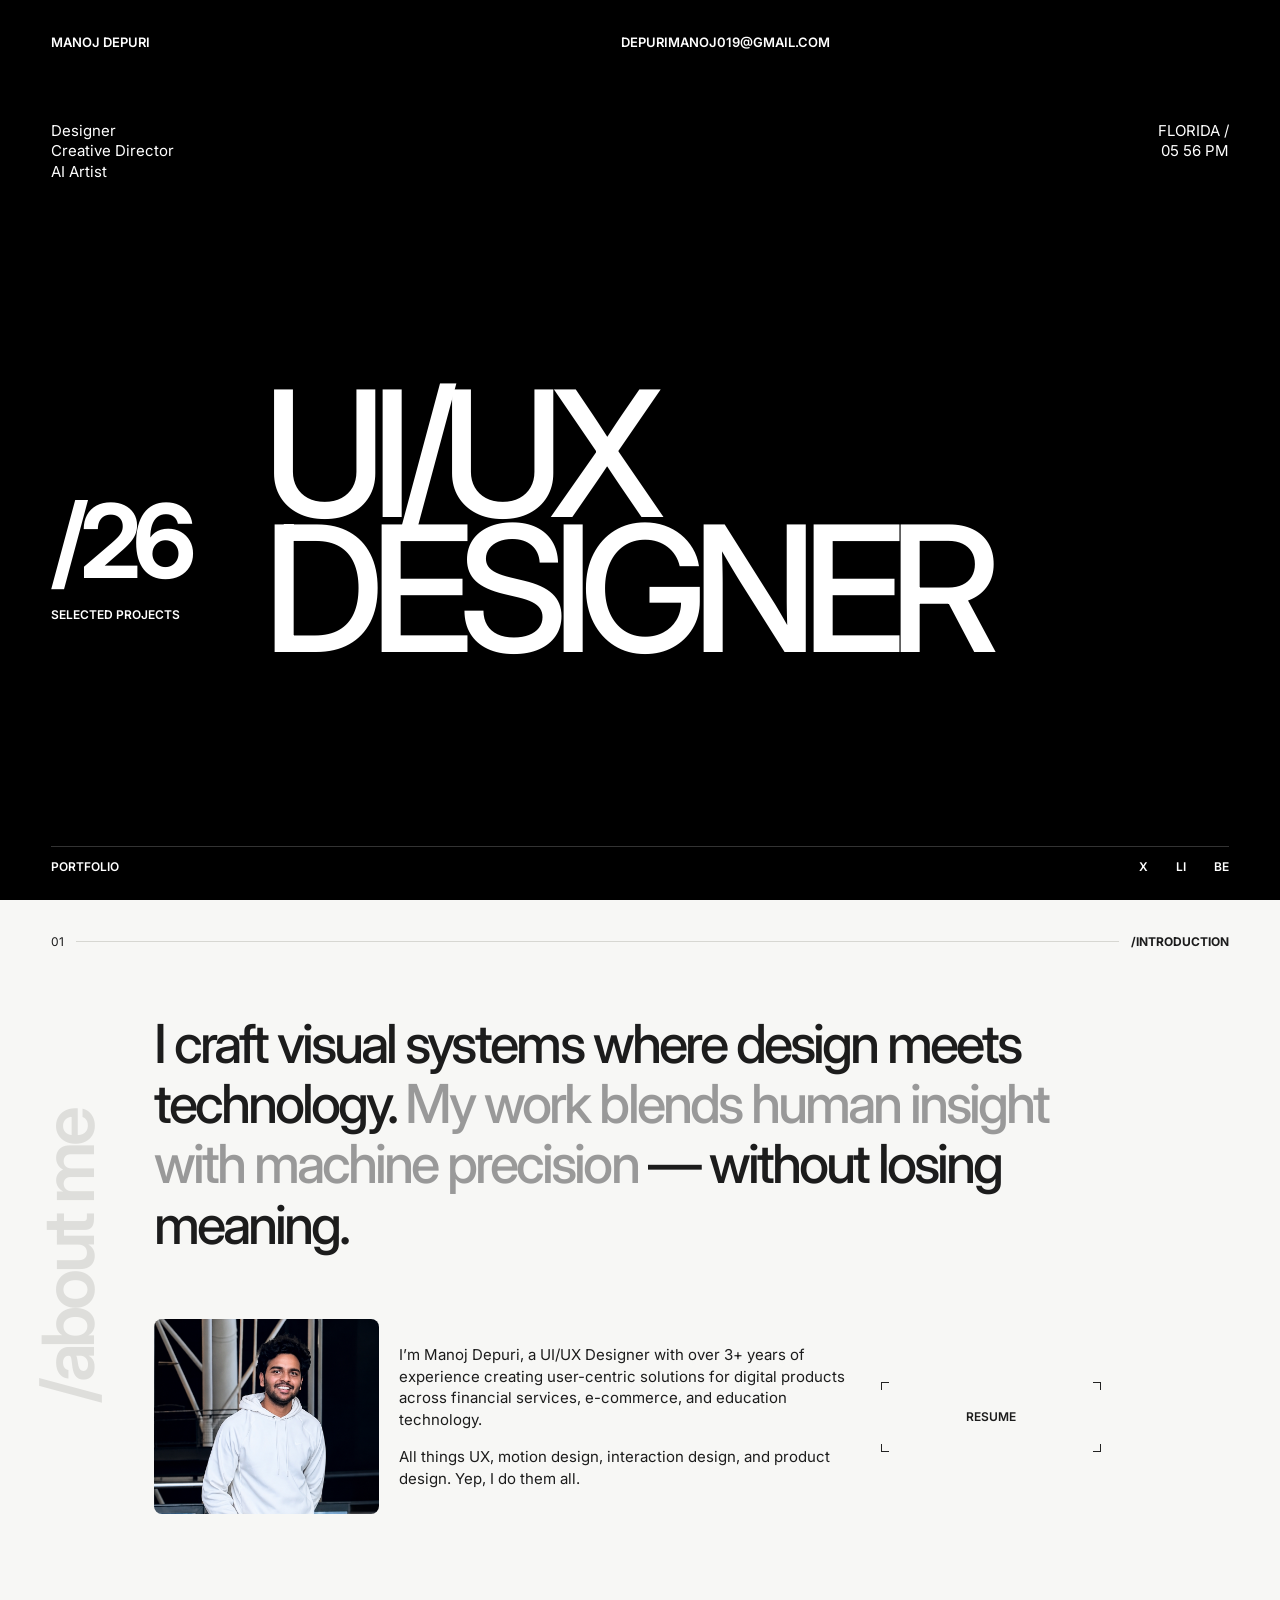
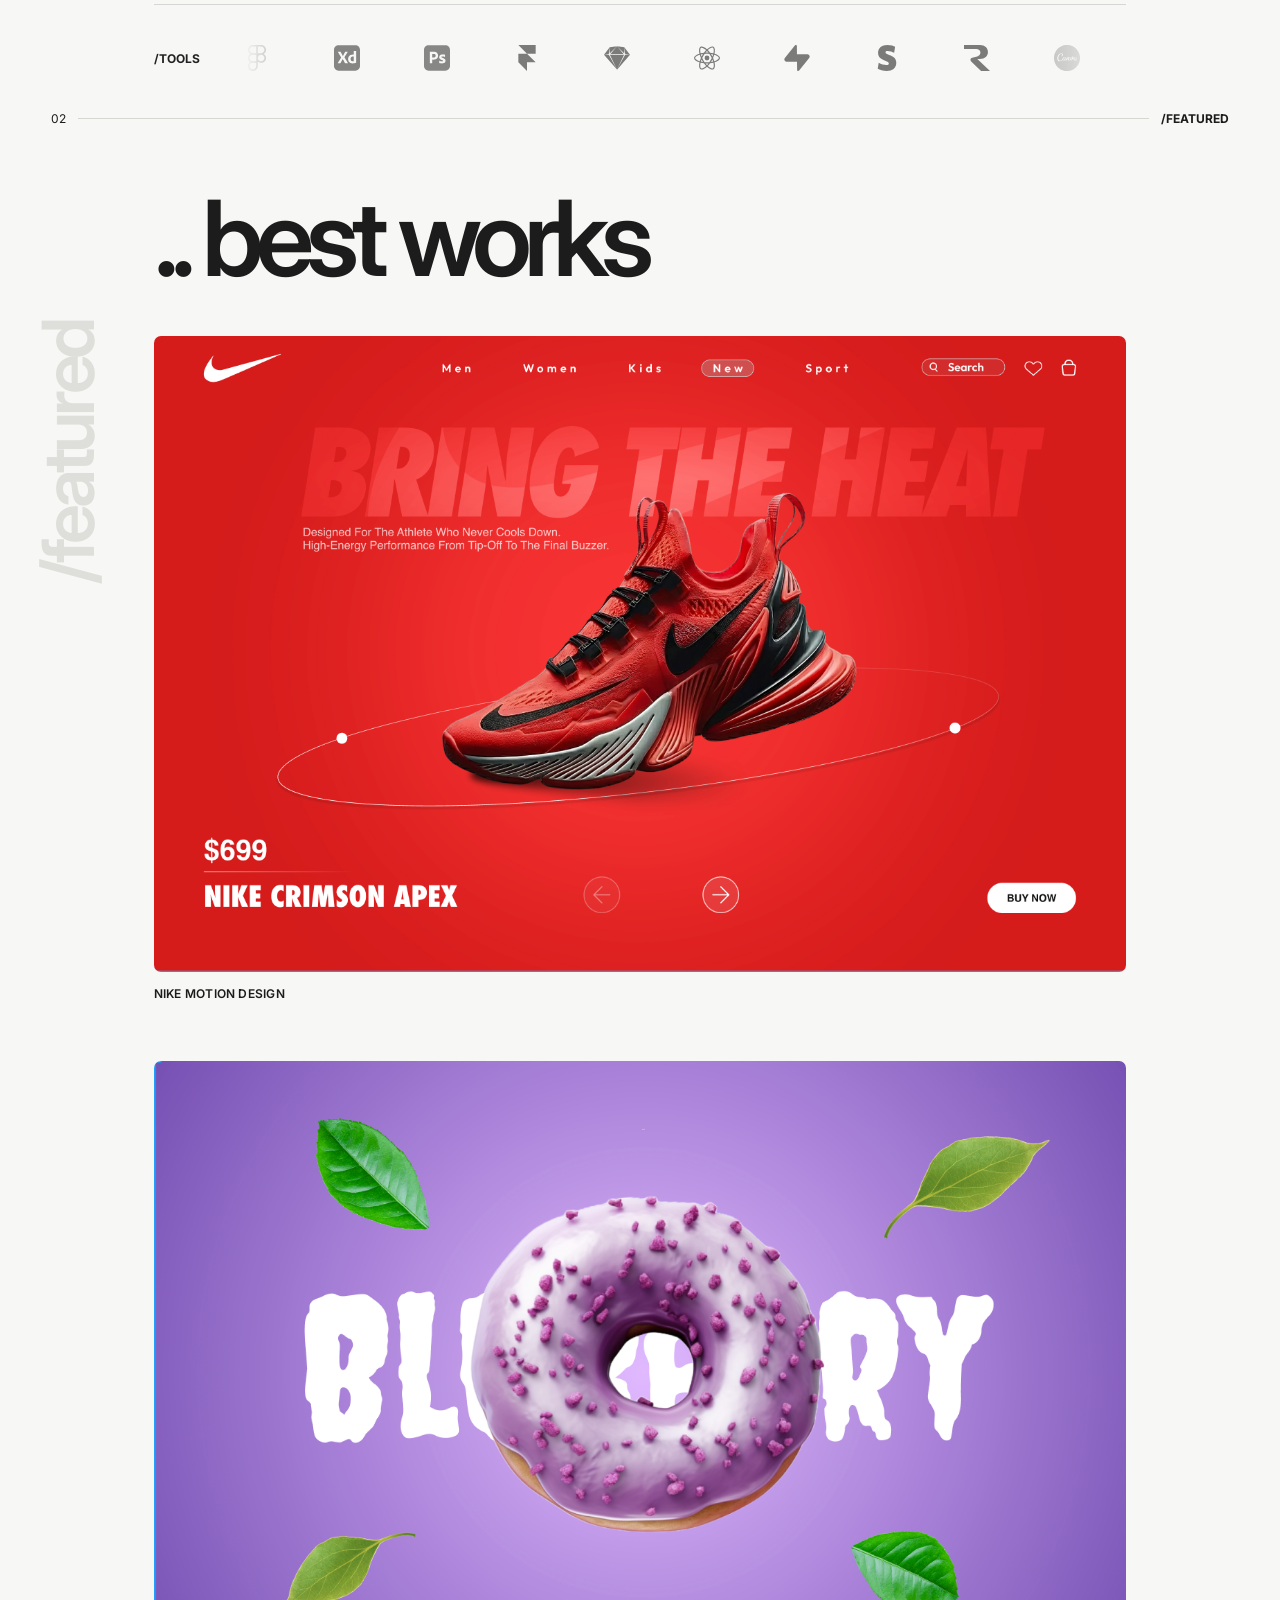
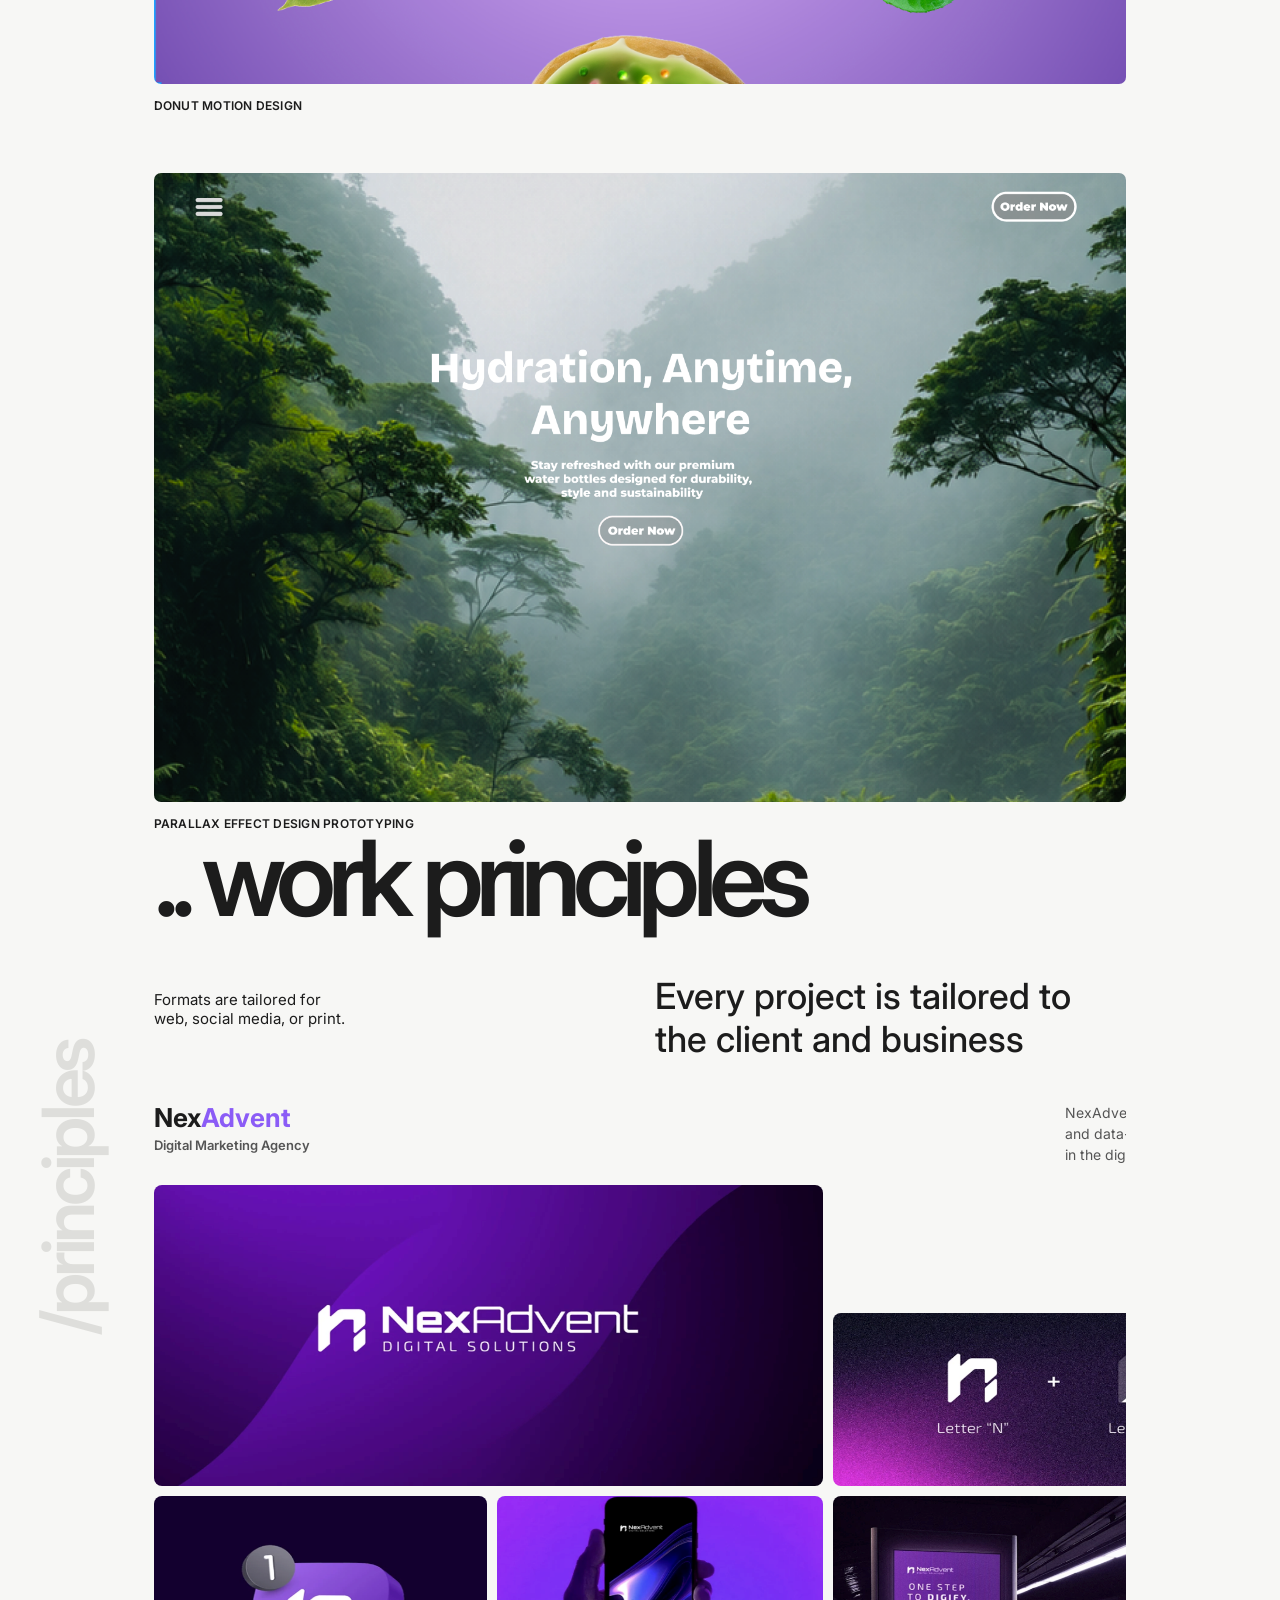
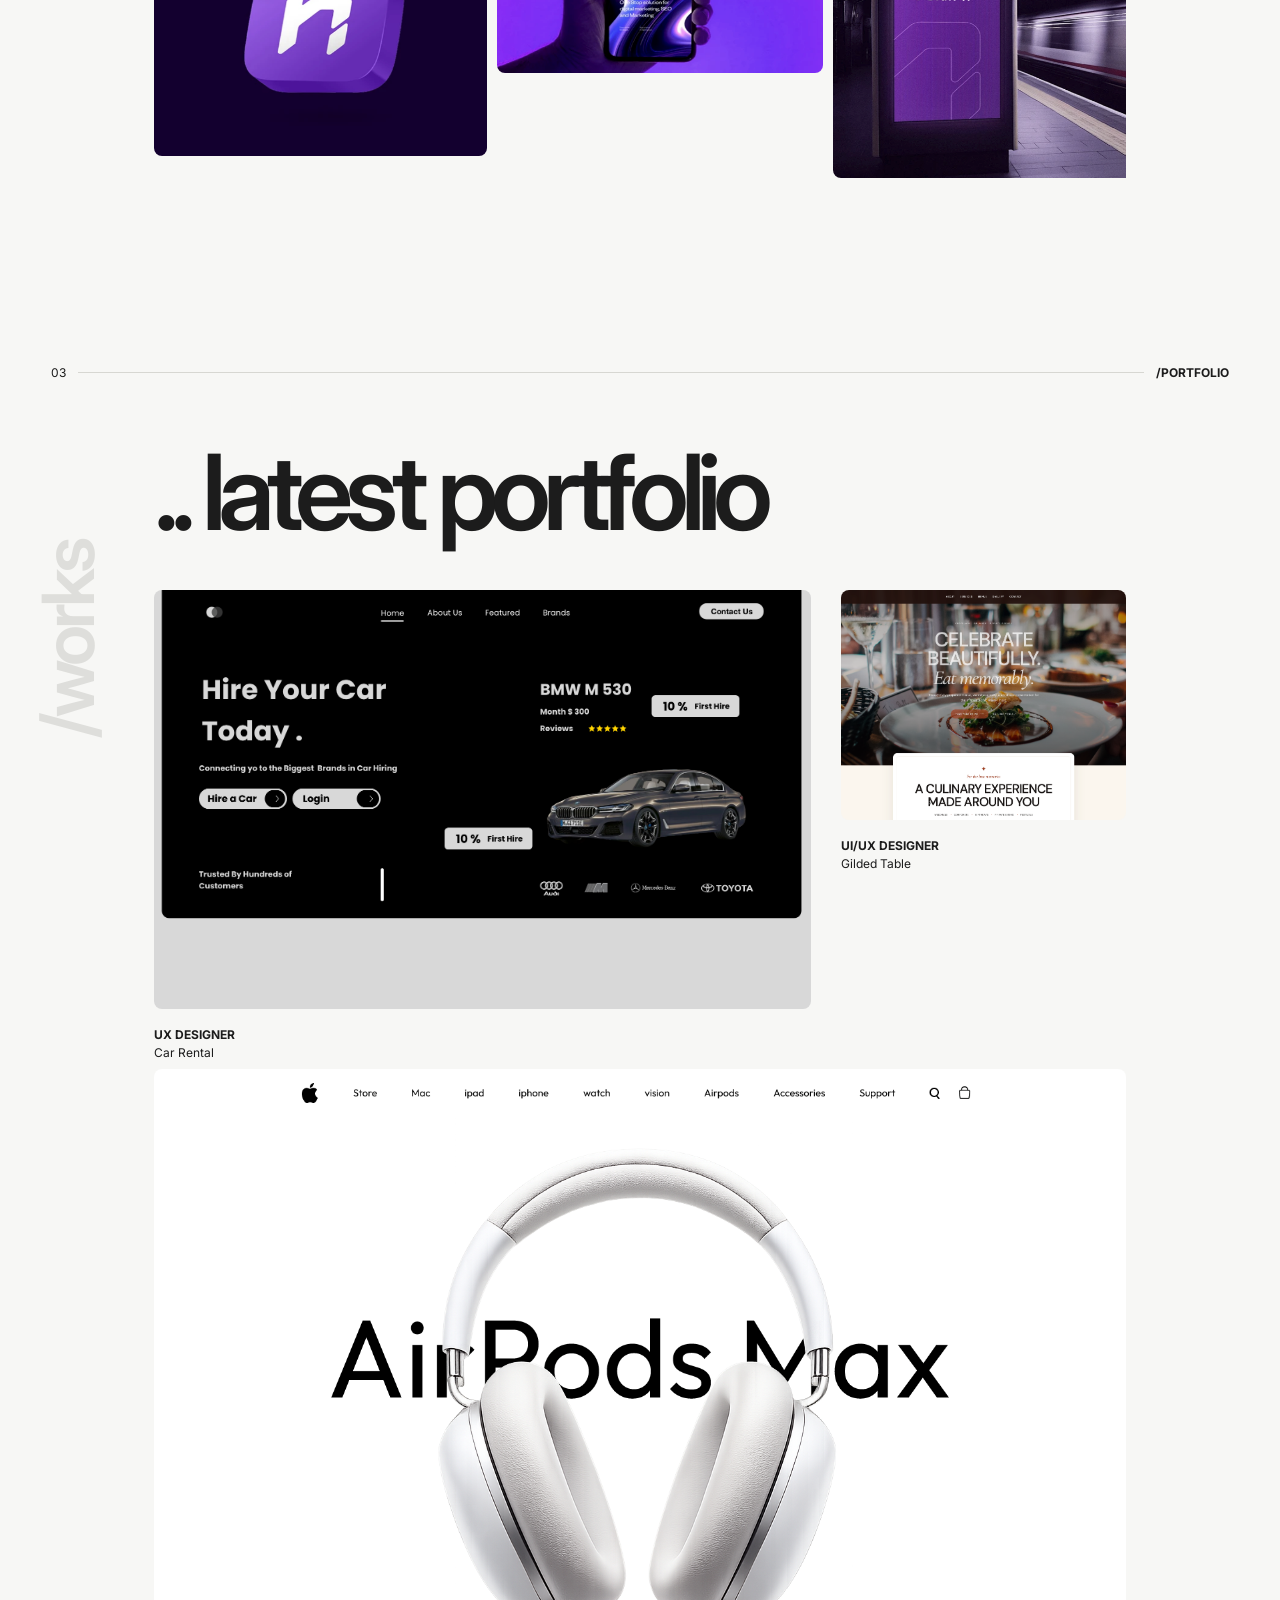
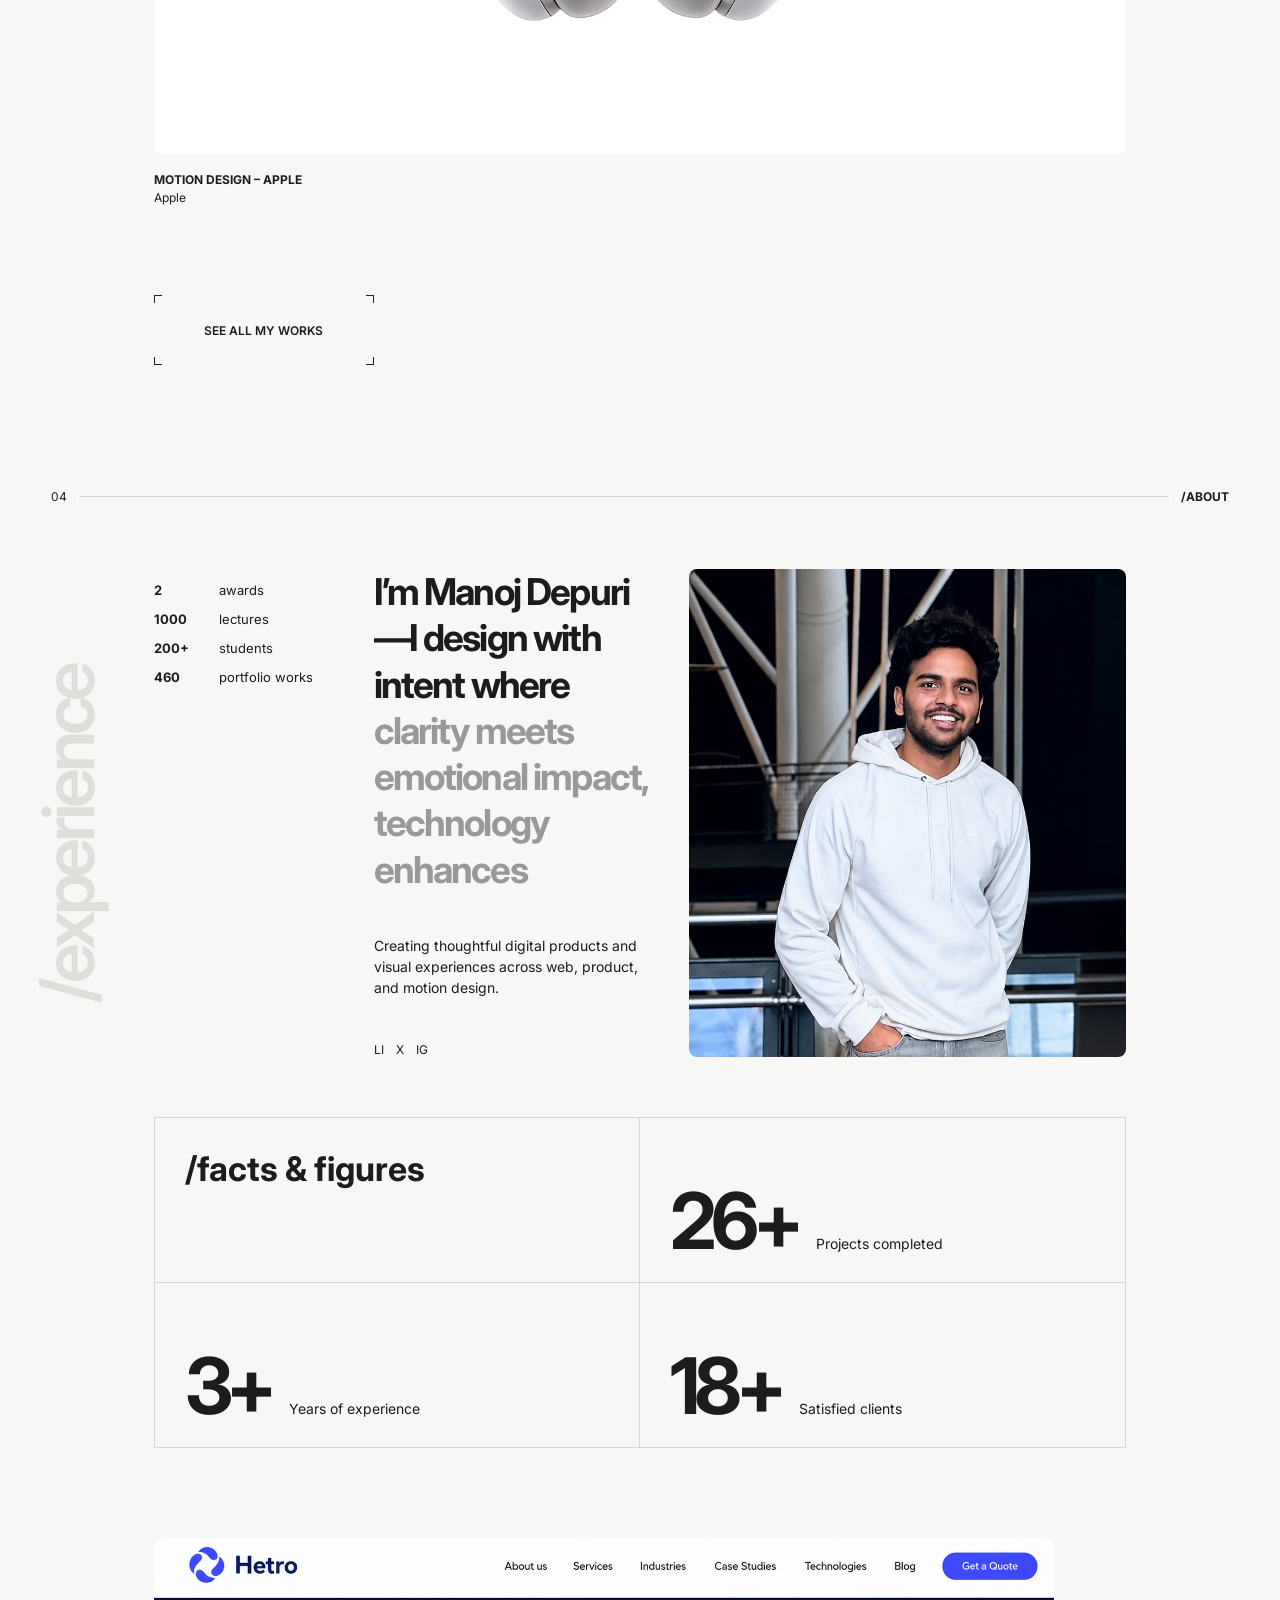
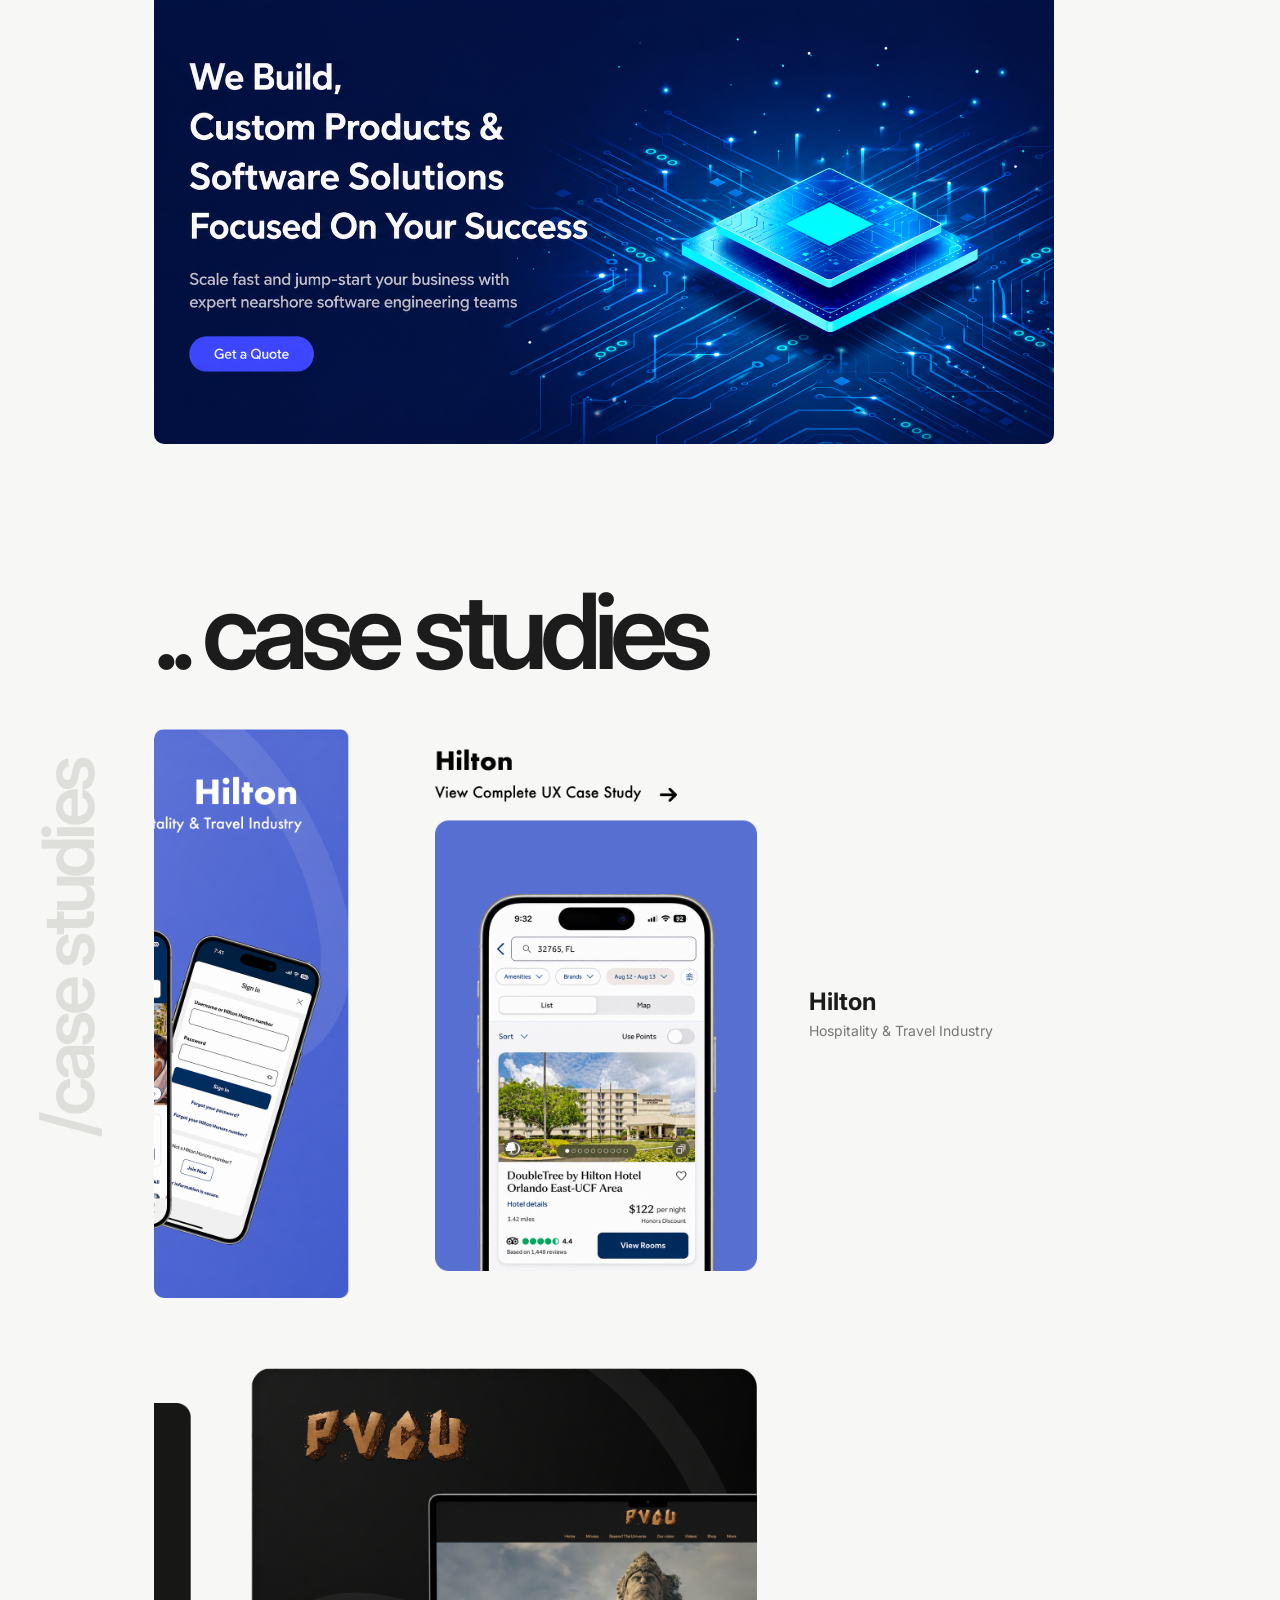
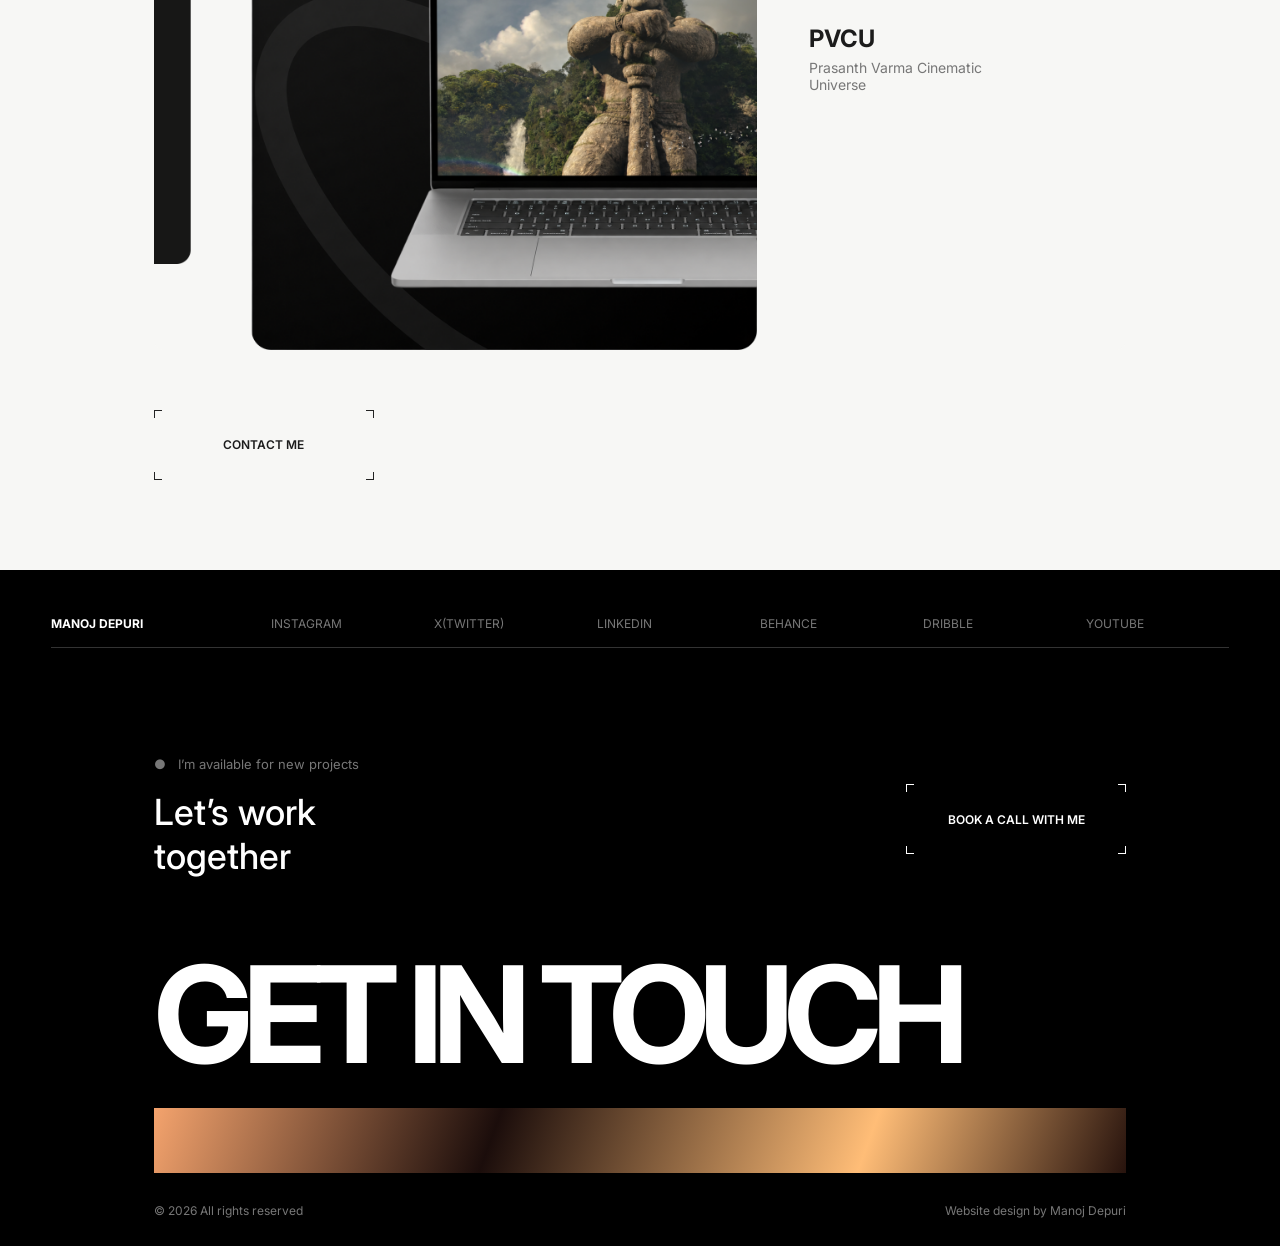
==== index.html @ aa352207 "add hero design images as png" ====
<!doctype html>
<html lang="en">
<head>
  <meta charset="utf-8">
  <meta name="viewport" content="width=device-width, initial-scale=1">
  <meta name="description" content="Manoj Depuri — UI/UX Designer, creative technologist and motion designer.">
  <title>Manoj Depuri — UI/UX Designer</title>
  <link rel="preconnect" href="https://fonts.googleapis.com">
  <link rel="preconnect" href="https://fonts.gstatic.com" crossorigin>
  <link href="https://fonts.googleapis.com/css2?family=Inter:wght@400;500;600;700;800&display=swap" rel="stylesheet">
  <link rel="stylesheet" href="style.css">
</head>
<body>
  <header class="hero" id="top">
    <nav class="hero-nav shell">
      <a href="#top" class="brand">MANOJ DEPURI</a>
      <a href="mailto:depurimanoj019@gmail.com">DEPURIMANOJ019@GMAIL.COM</a>
      <button class="menu-button" aria-label="Open menu"><span></span><span></span></button>
    </nav>

    <div class="hero-meta shell">
      <p>Designer<br>Creative Director<br>AI Artist</p>
      <p class="location">FLORIDA /<br><span id="clock">08 50 PM</span></p>
    </div>

    <div class="hero-title shell">
      <div class="edition"><strong>/26</strong><span>SELECTED PROJECTS</span></div>
      <h1>UI/UX<br>DESIGNER</h1>
    </div>

    <div class="hero-footer shell">
      <a href="#portfolio">PORTFOLIO</a>
      <div><a href="#">X</a><a href="#">LI</a><a href="#">BE</a></div>
    </div>
  </header>

  <main>
    <section class="section intro" id="introduction">
      <div class="section-rule shell"><span>01</span><i></i><b>/INTRODUCTION</b></div>
      <div class="side-label">/about me</div>
      <div class="content-shell intro-content">
        <h2>I craft visual systems where design meets technology. <em>My work blends human insight with machine precision</em> — without losing meaning.</h2>
        <div class="intro-info">
          <img src="assets/projects/portrait.jpg" alt="Manoj Depuri portrait">
          <div class="intro-copy">
            <p>I’m Manoj Depuri, a UI/UX Designer with over 3+ years of experience creating user-centric solutions for digital products across financial services, e-commerce, and education technology.</p>
            <p>All things UX, motion design, interaction design, and product design. Yep, I do them all.</p>
          </div>
          <a class="corner-button" href="assets/resume/Manoj_Depuri_Resume.pdf" target="_blank" rel="noopener">RESUME</a>
        </div>
        <div class="worked-with">
          <b>/TOOLS</b>
          <div class="logo-marquee">
            <div class="logo-track">
              <img src="assets/logos/figma.svg" alt="Figma">
              <img src="assets/logos/adobexd.svg" alt="Adobe XD">
              <img src="assets/logos/adobephotoshop.svg" alt="Photoshop">
              <img src="assets/logos/framer.svg" alt="Framer">
              <img src="assets/logos/sketch.svg" alt="Sketch">
              <img src="assets/logos/react.svg" alt="React">
              <img src="assets/logos/supabase.svg" alt="Supabase">
              <img src="assets/logos/stripe.svg" alt="Stripe">
              <img src="assets/logos/resend.svg" alt="Resend">
              <img src="assets/logos/canva.svg" alt="Canva">
              <img src="assets/logos/figma.svg" alt="Figma" aria-hidden="true">
              <img src="assets/logos/adobexd.svg" alt="Adobe XD" aria-hidden="true">
              <img src="assets/logos/adobephotoshop.svg" alt="Photoshop" aria-hidden="true">
              <img src="assets/logos/framer.svg" alt="Framer" aria-hidden="true">
              <img src="assets/logos/sketch.svg" alt="Sketch" aria-hidden="true">
              <img src="assets/logos/react.svg" alt="React" aria-hidden="true">
              <img src="assets/logos/supabase.svg" alt="Supabase" aria-hidden="true">
              <img src="assets/logos/stripe.svg" alt="Stripe" aria-hidden="true">
              <img src="assets/logos/resend.svg" alt="Resend" aria-hidden="true">
              <img src="assets/logos/canva.svg" alt="Canva" aria-hidden="true">
            </div>
          </div>
        </div>
      </div>
    </section>

    <section class="section featured">
      <div class="section-rule shell"><span>02</span><i></i><b>/FEATURED</b></div>
      <div class="side-label">/featured</div>
      <div class="content-shell">
        <h2 class="massive-title">.. best works</h2>
        <div class="featured-stack">
          <figure><a href="assets/videos/nike-red.mp4" target="_blank" rel="noopener"><img src="assets/projects/nike-red.jpg" alt="Nike motion design project"></a><figcaption>NIKE MOTION DESIGN</figcaption></figure>
          <figure><a href="assets/videos/donut.mp4" target="_blank" rel="noopener"><img src="assets/projects/donut.jpg" alt="Donut motion design project"></a><figcaption>DONUT MOTION DESIGN</figcaption></figure>
          <figure><a href="assets/videos/parallax.mp4" target="_blank" rel="noopener"><img src="assets/projects/parallax.jpg" alt="Parallax effect design prototype"></a><figcaption>PARALLAX EFFECT DESIGN PROTOTYPING</figcaption></figure>
        </div>
      </div>
    </section>

    <section class="section principles">
      <div class="side-label">/principles</div>
      <div class="content-shell">
        <h2 class="massive-title">.. work principles</h2>
        <div class="principle-intro"><p>Formats are tailored for<br>web, social media, or print.</p><h3>Every project is tailored to<br>the client and business</h3></div>
                <div class="case-scroll">
          <div class="case-item">
            <div class="case-header">
              <div class="case-title"><h3>Nex<em>Advent</em></h3><p>Digital Marketing Agency</p></div>
              <p class="case-desc">NexAdvent is a digital marketing agency that blends creativity and data-driven strategies to help brands grow and stay ahead in the digital space.</p>
            </div>
            <div class="case-board">
              <figure class="cb-logo"><img src="assets/case-study-1/case1-logo.jpg" alt="Case study 1 logo"></figure>
              <figure class="cb-icons"><img src="assets/case-study-1/case1-icons.jpg" alt="Case study 1 icon breakdown"></figure>
              <figure class="cb-phone"><img src="assets/case-study-1/case1-phone.jpg" alt="Case study 1 phone mockup"></figure>
              <figure class="cb-subway"><img src="assets/case-study-1/case1-subway.jpg" alt="Case study 1 environmental ad"></figure>
              <figure class="cb-badge"><img src="assets/case-study-1/case1-badge.jpg" alt="Case study 1 badge detail"></figure>
              <figure class="cb-swatch"><img src="assets/case-study-1/case1-swatch.jpg" alt="Case study 1 color palette"></figure>
            </div>
          </div>
          <div class="case-item">
            <div class="case-header">
              <div class="case-title"><h3><em class="accent-orange">Supreme</em> Chicken</h3><p>Food Chain Brand</p></div>
              <p class="case-desc">Supreme Chicken is quick service food brand serving fresh chicken sandwich, Healthy protein rich and flavourful, its designed for busy, health concious customers seeking a wholesome meal on the go.</p>
            </div>
            <div class="case-board case-board-2">
              <figure class="cb2-logo"><img src="assets/case-study-2/case2-logo.jpg" alt="Case study 2 logo"></figure>
              <div class="cb2-stack">
                <div class="cb2-row">
                  <figure class="cb2-icons"><img src="assets/case-study-2/case2-icons.jpg" alt="Case study 2 icon breakdown"></figure>
                  <figure class="cb2-side"><img src="assets/case-study-2/case2-side.jpg" alt="Case study 2 product photo"></figure>
                </div>
                <div class="cb2-row">
                  <figure class="cb2-apron"><img src="assets/case-study-2/case2-apron.jpg" alt="Case study 2 apron detail"></figure>
                  <figure class="cb2-wide"><img src="assets/case-study-2/case2-wide.jpg" alt="Case study 2 environment photo"></figure>
                </div>
              </div>
            </div>
          </div>
          <div class="case-item">
            <div class="case-header">
              <div class="case-title"><h3><em class="accent-yellow">Oil</em>slots</h3><p>Energy Resource Company</p></div>
              <p class="case-desc">Oilslots is an energy company specialising in innovative oil exploration and sustainable resource management.</p>
            </div>
            <div class="case-board case-board-3">
              <div class="cb3-top">
                <div class="cb3-col">
                  <figure class="cb3-icons"><img src="assets/case-study-3/case3-icons.jpg" alt="Case study 3 icon breakdown"></figure>
                  <figure class="cb3-equipment"><img src="assets/case-study-3/case3-equipment.jpg" alt="Case study 3 equipment photo"></figure>
                </div>
                <div class="cb3-col">
                  <figure class="cb3-pump"><img src="assets/case-study-3/case3-pump.jpg" alt="Case study 3 oil pump photo"></figure>
                  <figure class="cb3-hardhat"><img src="assets/case-study-3/case3-hardhat.jpg" alt="Case study 3 hardhat photo"></figure>
                </div>
                <figure class="cb3-wordmark"><img src="assets/case-study-3/case3-wordmark.jpg" alt="Case study 3 wordmark logo"></figure>
              </div>
              <figure class="cb3-browser"><img src="assets/case-study-3/case3-browser.jpg" alt="Case study 3 browser mockup and palette"></figure>
            </div>
          </div>
        </div>
      </div>
    </section>

    <section class="section portfolio" id="portfolio">
      <div class="section-rule shell"><span>03</span><i></i><b>/PORTFOLIO</b></div>
      <div class="side-label">/works</div>
      <div class="content-shell">
        <h2 class="massive-title">.. latest portfolio</h2>
        <div class="portfolio-layout">
          <article class="project project-main"><img src="assets/projects/bewaz.jpg" alt="Car Rental UX design"><h3>UX DESIGNER</h3><p>Car Rental</p></article>
          <article class="project project-small"><img src="assets/projects/gilded-table.jpg" alt="Gilded Table website"><h3>UI/UX DESIGNER</h3><p>Gilded Table</p></article>
          <article class="project project-wide"><a href="assets/videos/apple.mp4" target="_blank" rel="noopener"><img src="assets/projects/apple.jpg" alt="Apple AirPods Max motion design"></a><h3>MOTION DESIGN – APPLE</h3><p>Apple</p></article>
        </div>
        <a class="corner-button all-work" href="#">SEE ALL MY WORKS</a>
      </div>
    </section>

    <section class="section about">
      <div class="section-rule shell"><span>04</span><i></i><b>/ABOUT</b></div>
      <div class="side-label">/experience</div>
      <div class="content-shell">
        <div class="about-top">
          <div class="mini-stats"><p><b>2</b> awards</p><p><b>1000</b> lectures</p><p><b>200+</b> students</p><p><b>460</b> portfolio works</p></div>
          <div class="about-copy"><h2>I’m Manoj Depuri—I design with intent where <em>clarity meets emotional impact, technology enhances</em></h2><p>Creating thoughtful digital products and visual experiences across web, product, and motion design.</p><div class="social-mini">LI &nbsp;&nbsp; X &nbsp;&nbsp; IG</div></div>
          <img src="assets/projects/about-portrait.jpg" alt="Manoj Depuri">
        </div>
        <div class="facts">
          <h2>/facts & figures</h2>
          <div><strong data-count="26">0</strong><span>Projects completed</span></div>
          <div><strong data-count="3">0</strong><span>Years of experience</span></div>
          <div><strong data-count="18">0</strong><span>Satisfied clients</span></div>
        </div>
        <div class="hero-scroll">
          <div class="hero-item"><img src="assets/projects/hero-design-1.png" alt="Hero design 1"></div>
          <div class="hero-item"><img src="assets/projects/hero-design-2.png" alt="Hero design 2"></div>
          <div class="hero-item"><img src="assets/projects/hero-design-3.png" alt="Hero design 3"></div>
          <div class="hero-item"><img src="assets/projects/hero-design-4.png" alt="Hero design 4"></div>
          <div class="hero-item"><img src="assets/projects/hero-design-5.png" alt="Hero design 5"></div>
          <div class="hero-item"><img src="assets/projects/hero-design-6.png" alt="Hero design 6"></div>
          <div class="hero-item"><img src="assets/projects/hero-design-7.png" alt="Hero design 7"></div>
          <div class="hero-item"><img src="assets/projects/hero-design-8.png" alt="Hero design 8"></div>
          <div class="hero-item"><img src="assets/projects/hero-design-9.png" alt="Hero design 9"></div>
          <div class="hero-item"><img src="assets/projects/hero-design-10.png" alt="Hero design 10"></div>
        </div>
      </div>
    </section>

    <section class="section case-studies-summary" id="case-studies">
      <div class="side-label">/case studies</div>
      <div class="content-shell">
        <h2 class="massive-title">.. case studies</h2>
        <div class="cs-list">
          <a class="cs-row" href="https://astounding-marigold-ffd007.netlify.app" target="_blank" rel="noopener">
            <img src="assets/projects/case-study-a.jpg" alt="Hilton case study">
            <div class="cs-row-text">
              <h3>Hilton</h3>
              <p>Hospitality &amp; Travel Industry</p>
            </div>
          </a>
          <a class="cs-row cs-row-b" href="pvcu-case-study/index.html" target="_blank" rel="noopener">
            <img src="assets/projects/case-study-b.jpg" alt="PVCU case study">
            <div class="cs-row-text">
              <h3>PVCU</h3>
              <p>Prasanth Varma Cinematic Universe</p>
            </div>
          </a>
        </div>
        <a class="corner-button" href="mailto:depurimanoj019@gmail.com">CONTACT ME</a>
      </div>
    </section>
  </main>

  <footer class="footer">
    <div class="footer-links shell"><b>MANOJ DEPURI</b><a href="#">INSTAGRAM</a><a href="#">X(TWITTER)</a><a href="#">LINKEDIN</a><a href="#">BEHANCE</a><a href="#">DRIBBLE</a><a href="#">YOUTUBE</a></div>
    <div class="footer-inner content-shell">
      <div class="footer-top"><div><p>● &nbsp; I’m available for new projects</p><h2>Let’s work<br>together</h2></div><a class="corner-button inverse" href="mailto:depurimanoj019@gmail.com">BOOK A CALL WITH ME</a></div>
      <h3>GET IN TOUCH</h3>
      <div class="footer-image"></div>
      <div class="footer-bottom"><span>© 2026 All rights reserved</span><span>Website design by Manoj Depuri</span></div>
    </div>
  </footer>
  <script src="script.js"></script>
</body>
</html>
---- style.css ----
:root{--black:#050505;--white:#f7f7f5;--text:#1c1c1c;--muted:#a2a2a2;--line:#d7d7d2;--shell:92%;--content:76%}
*{box-sizing:border-box}html{scroll-behavior:smooth}body{margin:0;background:var(--white);color:var(--text);font-family:Inter,Arial,sans-serif}a{color:inherit;text-decoration:none}img{display:block;width:100%;height:100%;object-fit:cover}.shell{width:var(--shell);margin:auto;max-width:1760px}.content-shell{width:var(--content);margin:auto;max-width:1440px}.hero{height:100svh;min-height:680px;background:#000;color:#fff;display:grid;grid-template-rows:auto auto 1fr auto;padding:28px 0 26px}.hero-nav{display:grid;grid-template-columns:1fr 1fr auto;align-items:center;font-size:13px;font-weight:600}.menu-button{width:38px;height:28px;border:0;background:none;padding:0;display:flex;flex-direction:column;justify-content:center;gap:8px}.menu-button span{display:block;height:1px;background:#fff}.hero-meta{display:flex;justify-content:space-between;padding-top:50px;font-size:15px;line-height:1.35}.location{text-align:right}.hero-title{display:grid;grid-template-columns:18% 1fr;align-items:end}.edition{padding-bottom:33px}.edition strong{font-size:clamp(60px,8vw,120px);display:block;letter-spacing:-.08em}.edition span{font-size:12px;font-weight:600}.hero h1{font-size:clamp(92px,13.7vw,220px);line-height:.77;letter-spacing:-.087em;margin:0;font-weight:500}.hero-footer{display:flex;justify-content:space-between;border-top:1px solid #333;padding-top:12px;font-size:12px;font-weight:600}.hero-footer div{display:flex;gap:28px}.section{position:relative;padding:34px 0 90px;background:var(--white)}.intro{padding-bottom:0}.section-rule{display:flex;align-items:center;gap:12px;font-size:12px;margin-bottom:65px}.section-rule i{height:1px;flex:1;background:var(--line)}.section-rule b{font-size:12px}.side-label{position:absolute;left:2.5%;top:210px;color:#dededb;font-size:72px;font-weight:600;line-height:1;writing-mode:vertical-rl;transform:rotate(180deg);letter-spacing:-.06em}.intro-content h2{font-size:clamp(36px,4.2vw,64px);line-height:1.12;letter-spacing:-.055em;margin:0 0 64px;font-weight:500}.intro-content h2 em,.about-copy h2 em{font-style:normal;color:#999}.intro-info{display:grid;grid-template-columns:225px 1fr 245px;gap:20px;align-items:center}.intro-info img{aspect-ratio:1.15;border-radius:8px;object-position:top}.intro-copy{font-size:15px;line-height:1.45}.corner-button{position:relative;display:grid;place-items:center;width:220px;height:70px;font-size:12px;font-weight:600}.corner-button:before{content:"";position:absolute;inset:0;background:linear-gradient(#222,#222) left top/8px 1px no-repeat,linear-gradient(#222,#222) left top/1px 8px no-repeat,linear-gradient(#222,#222) right top/8px 1px no-repeat,linear-gradient(#222,#222) right top/1px 8px no-repeat,linear-gradient(#222,#222) left bottom/8px 1px no-repeat,linear-gradient(#222,#222) left bottom/1px 8px no-repeat,linear-gradient(#222,#222) right bottom/8px 1px no-repeat,linear-gradient(#222,#222) right bottom/1px 8px no-repeat}.worked-with{border-top:1px solid var(--line);margin-top:90px;padding:40px 0;display:flex;align-items:center;gap:44px;color:#999;overflow:hidden}.worked-with b{color:#222;font-size:12px;white-space:nowrap;flex-shrink:0}.logo-marquee{flex:1;overflow:hidden;-webkit-mask-image:linear-gradient(90deg,transparent,#000 8%,#000 92%,transparent);mask-image:linear-gradient(90deg,transparent,#000 8%,#000 92%,transparent)}.logo-track{display:flex;align-items:center;gap:64px;width:max-content;animation:scroll-logos 24s linear infinite}.logo-track img{height:26px;width:auto;object-fit:contain;filter:grayscale(1);opacity:.5;transition:opacity .3s,filter .3s}.logo-track img:hover{filter:none;opacity:1}@keyframes scroll-logos{from{transform:translateX(0)}to{transform:translateX(-50%)}}.featured{padding-bottom:0;padding-top:0}.massive-title{font-size:clamp(72px,8.2vw,132px);line-height:.9;letter-spacing:-.075em;margin:0 0 50px;font-weight:600}.featured-stack{display:flex;flex-direction:column;gap:60px}.featured-stack figure{margin:0;background:var(--white)}.featured-stack figure figcaption{font-size:12px;font-weight:600;margin-top:14px;letter-spacing:.02em}.featured-stack figure a{display:block;cursor:pointer;border-radius:7px;overflow:hidden}.featured-stack figure img{transition:transform .4s ease;object-fit:contain;height:auto}.featured-stack figure a:hover img{transform:scale(1.04)}.featured-stack figure img{aspect-ratio:auto}.project-caption{font-size:12px;font-weight:600;margin:18px 0 80px}.principles{padding-top:0}.principle-intro{display:grid;grid-template-columns:1fr 1fr;gap:30px;margin-bottom:42px}.principle-intro p{font-size:15px}.principle-intro h3{font-size:36px;line-height:1.18;margin:0;font-weight:500}.case-scroll{display:flex;gap:28px;overflow-x:auto;scroll-snap-type:x mandatory;padding-bottom:16px;scrollbar-width:thin;max-width:min(1374px,92vw)}.case-scroll::-webkit-scrollbar{height:6px}.case-scroll::-webkit-scrollbar-thumb{background:var(--line);border-radius:10px}.case-item{flex:0 0 auto;scroll-snap-align:start}.case-header{display:flex;justify-content:space-between;align-items:flex-start;gap:40px;margin-bottom:20px;flex-wrap:wrap}.case-title h3{font-size:26px;font-weight:700;margin:0 0 4px}.case-title h3 em{font-style:normal;color:#8b5cf6}.case-title h3 em.accent-orange{color:#e2571c}.case-title h3 em.accent-yellow{color:#ffe800}.case-board.case-board-3{display:flex;flex-direction:column;gap:10px}.cb3-top{display:flex;gap:10px}.cb3-col{display:flex;flex-direction:column;gap:10px}.case-board-3 .cb3-icons{width:336px;height:125px;background:#ffe800}.case-board-3 .cb3-equipment{width:336px;height:261px}.case-board-3 .cb3-pump{width:335px;height:193px}.case-board-3 .cb3-hardhat{width:334px;height:189px}.case-board-3 .cb3-wordmark{width:686px;height:394px;background:#000}.case-board-3 .cb3-browser{width:1373px;height:202px}.case-title p{font-size:13px;font-weight:600;margin:0;color:#555}.case-desc{font-size:14px;line-height:1.5;color:#555;max-width:420px;margin:0}.case-board{display:grid;grid-template-columns:repeat(4,1fr);grid-template-rows:auto auto;gap:10px;align-items:start}.case-board.case-board-2{display:flex;gap:10px;align-items:flex-start}.case-board-2 .cb2-logo{width:326px;height:433px;flex-shrink:0}.cb2-stack{display:flex;flex-direction:column;gap:10px}.cb2-row{display:flex;gap:10px}.case-board-2 .cb2-icons{width:731px;height:341px}.case-board-2 .cb2-side{width:263px;height:202px}.case-board-2 .cb2-apron{width:303px;height:268px}.case-board-2 .cb2-wide{width:697px;height:261px}.case-board figure{margin:0;border-radius:8px;overflow:hidden;background:#f2f2ee}.case-board{grid-template-columns:333px 326px 317px 325px}.case-board .cb-logo{grid-column:1/3;grid-row:1;height:301px}.case-board .cb-icons{grid-column:3/5;grid-row:1;height:173px;align-self:end}.case-board .cb-phone{grid-column:1;grid-row:2;height:260px;background:#fff}.case-board .cb-subway{grid-column:2;grid-row:2;height:177px}.case-board .cb-badge{grid-column:3;grid-row:2;height:282px}.case-board .cb-swatch{grid-column:4;grid-row:2;height:184px}.portfolio-layout{display:grid;grid-template-columns:2.3fr 1fr;gap:60px 30px}.project img{border-radius:8px;object-fit:cover}.project h3{font-size:12px;margin:18px 0 3px}.project p{font-size:12px;margin:0}.project-main img{aspect-ratio:1918/1075}.project-small img{height:230px}.project-wide{grid-column:1/-1}.project-wide img{aspect-ratio:1420/1000;object-fit:contain;background:#fff}.project-medium{grid-column:2}.project-medium img{aspect-ratio:1.55}.all-work{margin-top:90px}.about-top{display:grid;grid-template-columns:190px 1fr 45%;gap:30px;align-items:start}.mini-stats p{display:grid;grid-template-columns:65px 1fr;font-size:13px}.about-copy h2{font-size:37px;line-height:1.25;letter-spacing:-.05em;margin:0}.about-copy p{font-size:14px;line-height:1.5;margin-top:42px}.social-mini{font-size:12px;margin-top:44px}.about-top>img{aspect-ratio:1.28;border-radius:8px;object-position:top}.facts{display:grid;grid-template-columns:1fr 1fr;margin-top:60px;border-top:1px solid var(--line);border-left:1px solid var(--line)}.facts>*{min-height:165px;border-right:1px solid var(--line);border-bottom:1px solid var(--line);padding:30px}.facts h2{font-size:34px;margin:0}.facts div{display:flex;align-items:end;gap:18px}.facts strong{font-size:78px;line-height:.8;letter-spacing:-.08em}.facts span{font-size:14px}.experience-images{display:grid;grid-template-columns:1fr 1fr;gap:10px;margin-top:90px}.experience-images img{aspect-ratio:1.45;border-radius:8px}.services .massive-title{margin-bottom:55px}.service-row{display:grid;grid-template-columns:1fr 1fr;gap:40px;padding:0 0 80px;margin-bottom:65px;border-bottom:1px solid var(--line)}.service-row h3{font-size:38px;margin:0 0 22px;letter-spacing:-.05em}.service-row p{font-size:14px;line-height:1.45;max-width:470px}.service-projects{display:grid;grid-template-columns:1fr 1fr;gap:10px}.service-projects figure{margin:0}.service-projects img{aspect-ratio:1.25;border-radius:8px}.service-projects figcaption{font-size:12px;font-weight:600;line-height:1.3;margin-top:14px}.service-projects figcaption span{font-weight:400}.footer{background:#000;color:#fff;padding:46px 0 28px}.footer-links{display:grid;grid-template-columns:1.4fr repeat(6,1fr);gap:20px;border-bottom:1px solid #333;padding-bottom:16px;font-size:12px;color:#777}.footer-links b{color:#fff}.footer-inner{padding-top:95px}.footer-top{display:flex;justify-content:space-between;align-items:center}.footer-top p{font-size:13px;color:#777}.footer-top h2{font-size:36px;font-weight:500;margin:18px 0}.corner-button.inverse:before{background:linear-gradient(#fff,#fff) left top/8px 1px no-repeat,linear-gradient(#fff,#fff) left top/1px 8px no-repeat,linear-gradient(#fff,#fff) right top/8px 1px no-repeat,linear-gradient(#fff,#fff) right top/1px 8px no-repeat,linear-gradient(#fff,#fff) left bottom/8px 1px no-repeat,linear-gradient(#fff,#fff) left bottom/1px 8px no-repeat,linear-gradient(#fff,#fff) right bottom/8px 1px no-repeat,linear-gradient(#fff,#fff) right bottom/1px 8px no-repeat}.footer h3{font-size:clamp(76px,10.5vw,170px);line-height:.8;letter-spacing:-.075em;margin:65px 0 40px}.footer-image{height:65px;background:linear-gradient(110deg,#f4a36d,#1b0d0b 35%,#ffbd77 73%,#27130d);margin-bottom:30px}.footer-bottom{display:flex;justify-content:space-between;color:#777;font-size:12px}.reveal{opacity:0;transform:translateY(30px);transition:.8s ease}.reveal.show{opacity:1;transform:none}
@media(max-width:900px){:root{--shell:92%;--content:86%}.hero{min-height:620px}.hero-nav{grid-template-columns:1fr auto}.hero-nav>a:nth-child(2){display:none}.hero-title{grid-template-columns:1fr}.edition{display:none}.hero h1{font-size:17vw}.side-label{display:none}.section-rule{margin-bottom:45px}.intro-info{grid-template-columns:160px 1fr}.intro-info .corner-button{grid-column:2}.worked-with{gap:22px}.portfolio-layout{grid-template-columns:1fr 1fr}.project-wide{grid-column:1/-1}.about-top{grid-template-columns:1fr 1fr}.mini-stats{display:none}.about-top>img{grid-column:2}.facts{grid-template-columns:1fr 1fr}.service-row{grid-template-columns:1fr}.footer-links{grid-template-columns:repeat(3,1fr)}.footer-top{align-items:flex-end}}
@media(max-width:620px){:root{--content:90%}.hero-nav,.hero-meta,.hero-footer{font-size:10px}.hero-title{align-items:center}.hero h1{font-size:20vw}.section{padding-bottom:65px}.massive-title{font-size:17vw}.intro-content h2{font-size:9vw}.intro-info{grid-template-columns:1fr}.intro-info img{width:65%}.intro-info .corner-button{grid-column:auto}.worked-with{overflow:hidden}.principle-intro{grid-template-columns:1fr}.principle-intro h3{font-size:28px}.case-scroll{max-width:92vw}.case-item{width:92vw}.case-board{grid-template-columns:1fr}.case-header{flex-direction:column;gap:14px}.case-board .cb-logo{grid-column:1;height:auto;aspect-ratio:678/301}.case-board .cb-icons{grid-column:1;height:auto;aspect-ratio:676/173;align-self:auto}.case-board .cb-phone{grid-column:1;height:auto;aspect-ratio:333/260}.case-board .cb-subway{grid-column:1;height:auto;aspect-ratio:326/177}.case-board .cb-badge{grid-column:1;height:auto;aspect-ratio:317/282}.case-board .cb-swatch{grid-column:1;height:auto;aspect-ratio:325/184}.cb3-top{flex-direction:column}.case-board-3 .cb3-icons{width:100%;height:auto;aspect-ratio:336/125}.case-board-3 .cb3-equipment{width:100%;height:auto;aspect-ratio:336/261}.case-board-3 .cb3-pump{width:100%;height:auto;aspect-ratio:335/193}.case-board-3 .cb3-hardhat{width:100%;height:auto;aspect-ratio:334/189}.case-board-3 .cb3-wordmark{width:100%;height:auto;aspect-ratio:686/394}.case-board-3 .cb3-browser{width:100%;height:auto;aspect-ratio:1373/202}.case-board-2{flex-direction:column}.case-board-2 .cb2-logo{width:100%;height:auto;aspect-ratio:326/433}.cb2-row{flex-direction:column}.case-board-2 .cb2-icons{width:100%;height:auto;aspect-ratio:731/341}.case-board-2 .cb2-side{width:100%;height:auto;aspect-ratio:263/202}.case-board-2 .cb2-apron{width:100%;height:auto;aspect-ratio:303/268}.case-board-2 .cb2-wide{width:100%;height:auto;aspect-ratio:697/261}.portfolio-layout{grid-template-columns:1fr}.project-wide,.project-medium{grid-column:auto}.about-top{grid-template-columns:1fr}.about-top>img{grid-column:auto}.facts{grid-template-columns:1fr}.facts strong{font-size:65px}.experience-images{grid-template-columns:1fr}.service-projects{grid-template-columns:1fr 1fr}.footer-links{grid-template-columns:1fr 1fr}.footer-top{display:block}.footer-top .corner-button{margin-top:35px}.footer-bottom{display:block}.footer-bottom span{display:block;margin-top:8px}}
.cs-list{display:flex;flex-direction:column;gap:70px;margin-bottom:60px}.cs-row{display:flex;align-items:center;justify-content:flex-end;gap:32px;border-radius:10px;overflow:hidden;background:var(--white);padding-right:8%;text-decoration:none;color:inherit;cursor:pointer}.cs-row img{width:100%;max-width:900px;aspect-ratio:2190/1394;object-fit:cover;flex-shrink:0}.cs-row-b img{aspect-ratio:2146/1394}.cs-row-text{padding:20px;width:260px;flex-shrink:0}.cs-row-text h3{font-size:24px;font-weight:700;margin:0 0 6px}.cs-row-text p{font-size:14px;color:#777;margin:0}
@media(max-width:620px){.cs-row{flex-direction:column;align-items:stretch}.cs-row img{max-width:100%}}
.project-wide a{display:block;cursor:pointer}.project-wide img{transition:transform .4s ease}.project-wide a:hover img{transform:scale(1.02)}
.hero-scroll{display:flex;gap:20px;overflow-x:auto;scroll-snap-type:x mandatory;margin-top:90px;padding-bottom:16px;scrollbar-width:thin;max-width:min(900px,92vw)}.hero-scroll::-webkit-scrollbar{height:6px}.hero-scroll::-webkit-scrollbar-thumb{background:var(--line);border-radius:10px}.hero-item{flex:0 0 auto;width:min(900px,92vw);scroll-snap-align:start;border-radius:10px;overflow:hidden}.hero-item img{aspect-ratio:16/9}
@media(max-width:620px){.hero-scroll{max-width:92vw}.hero-item{width:92vw}}
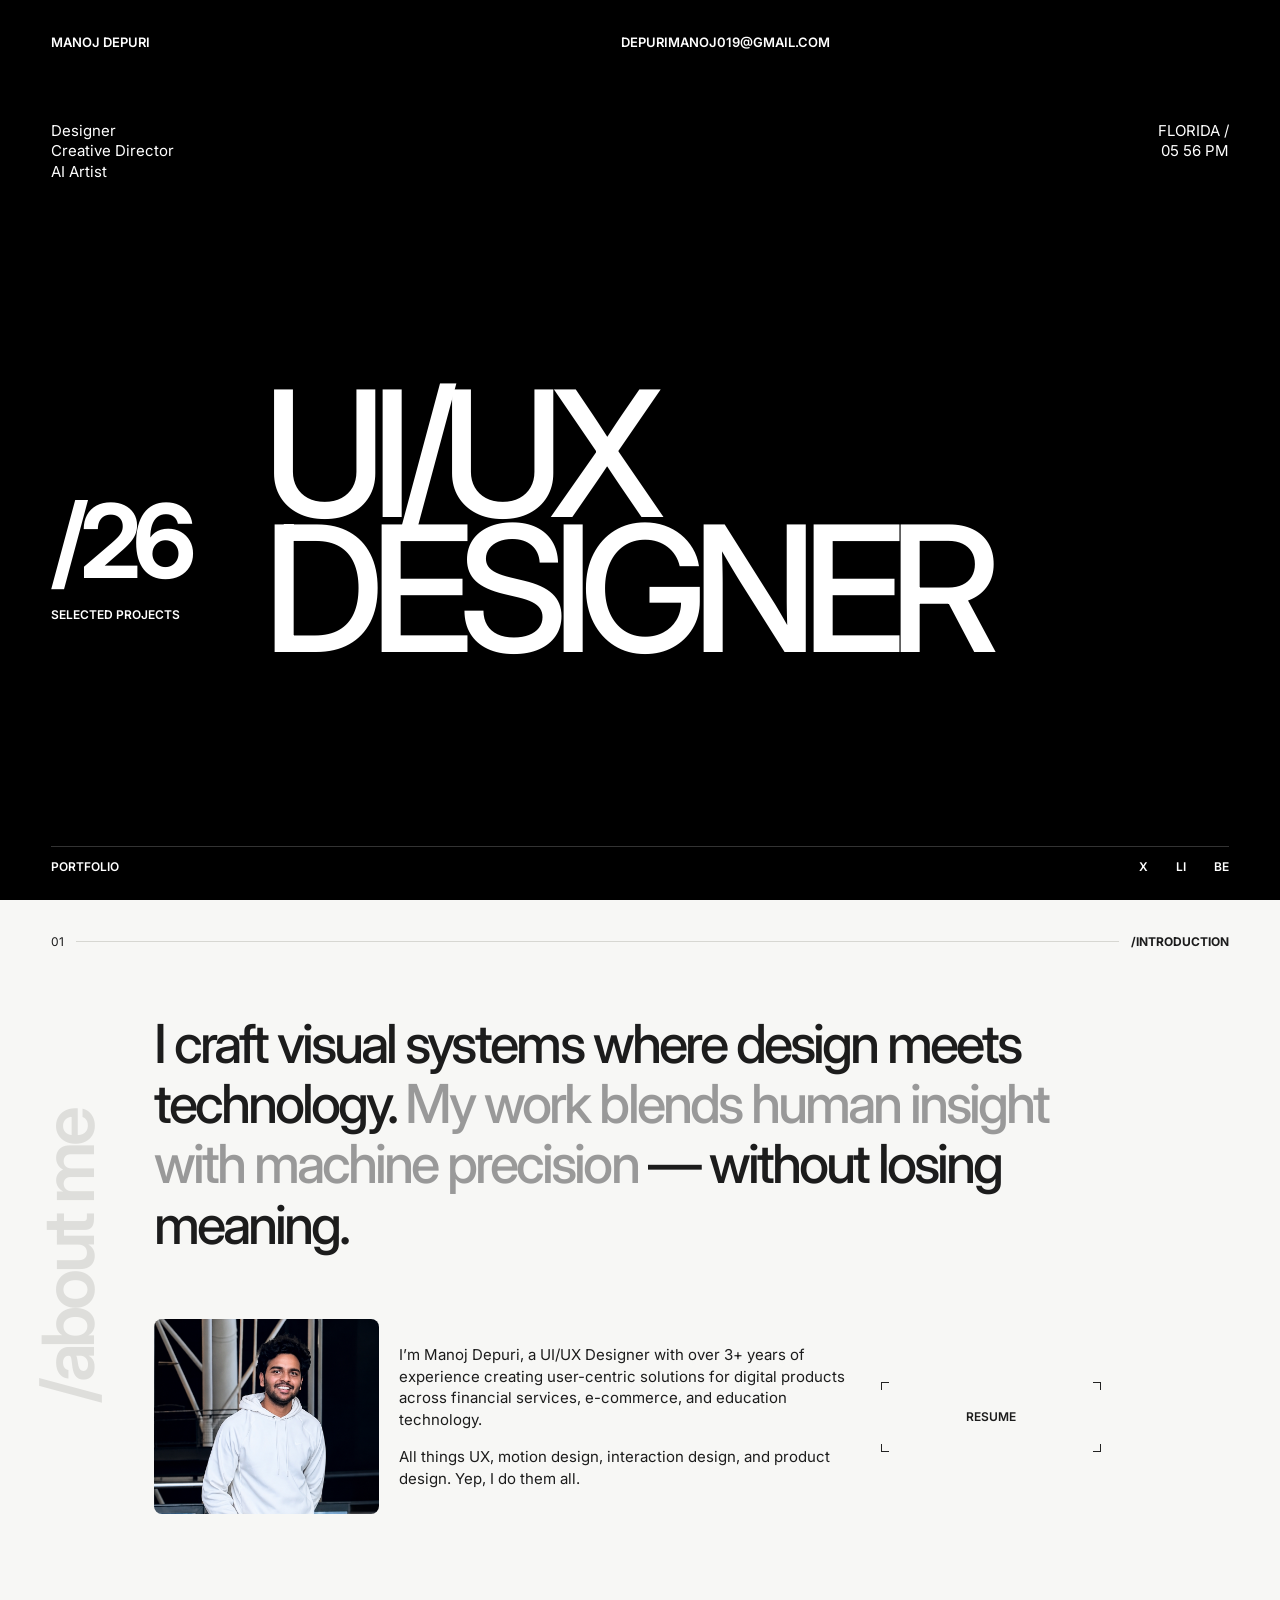
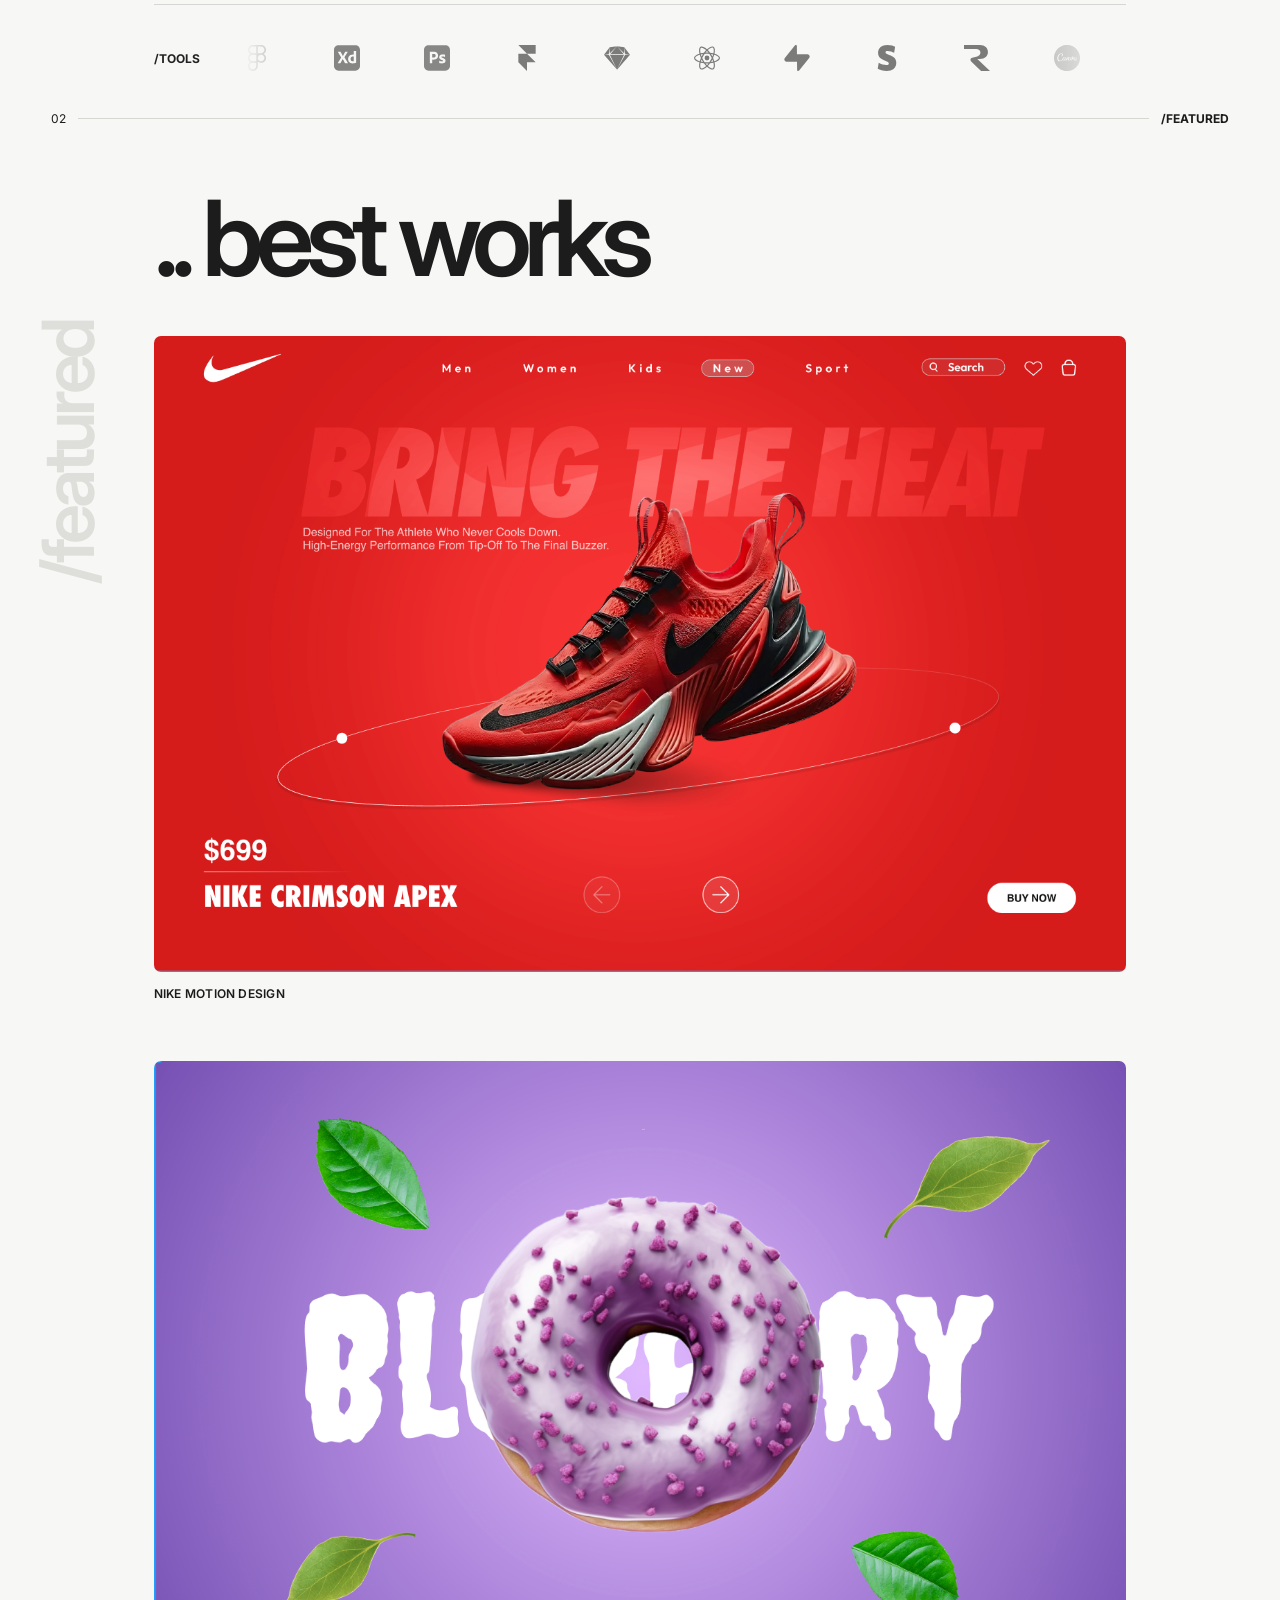
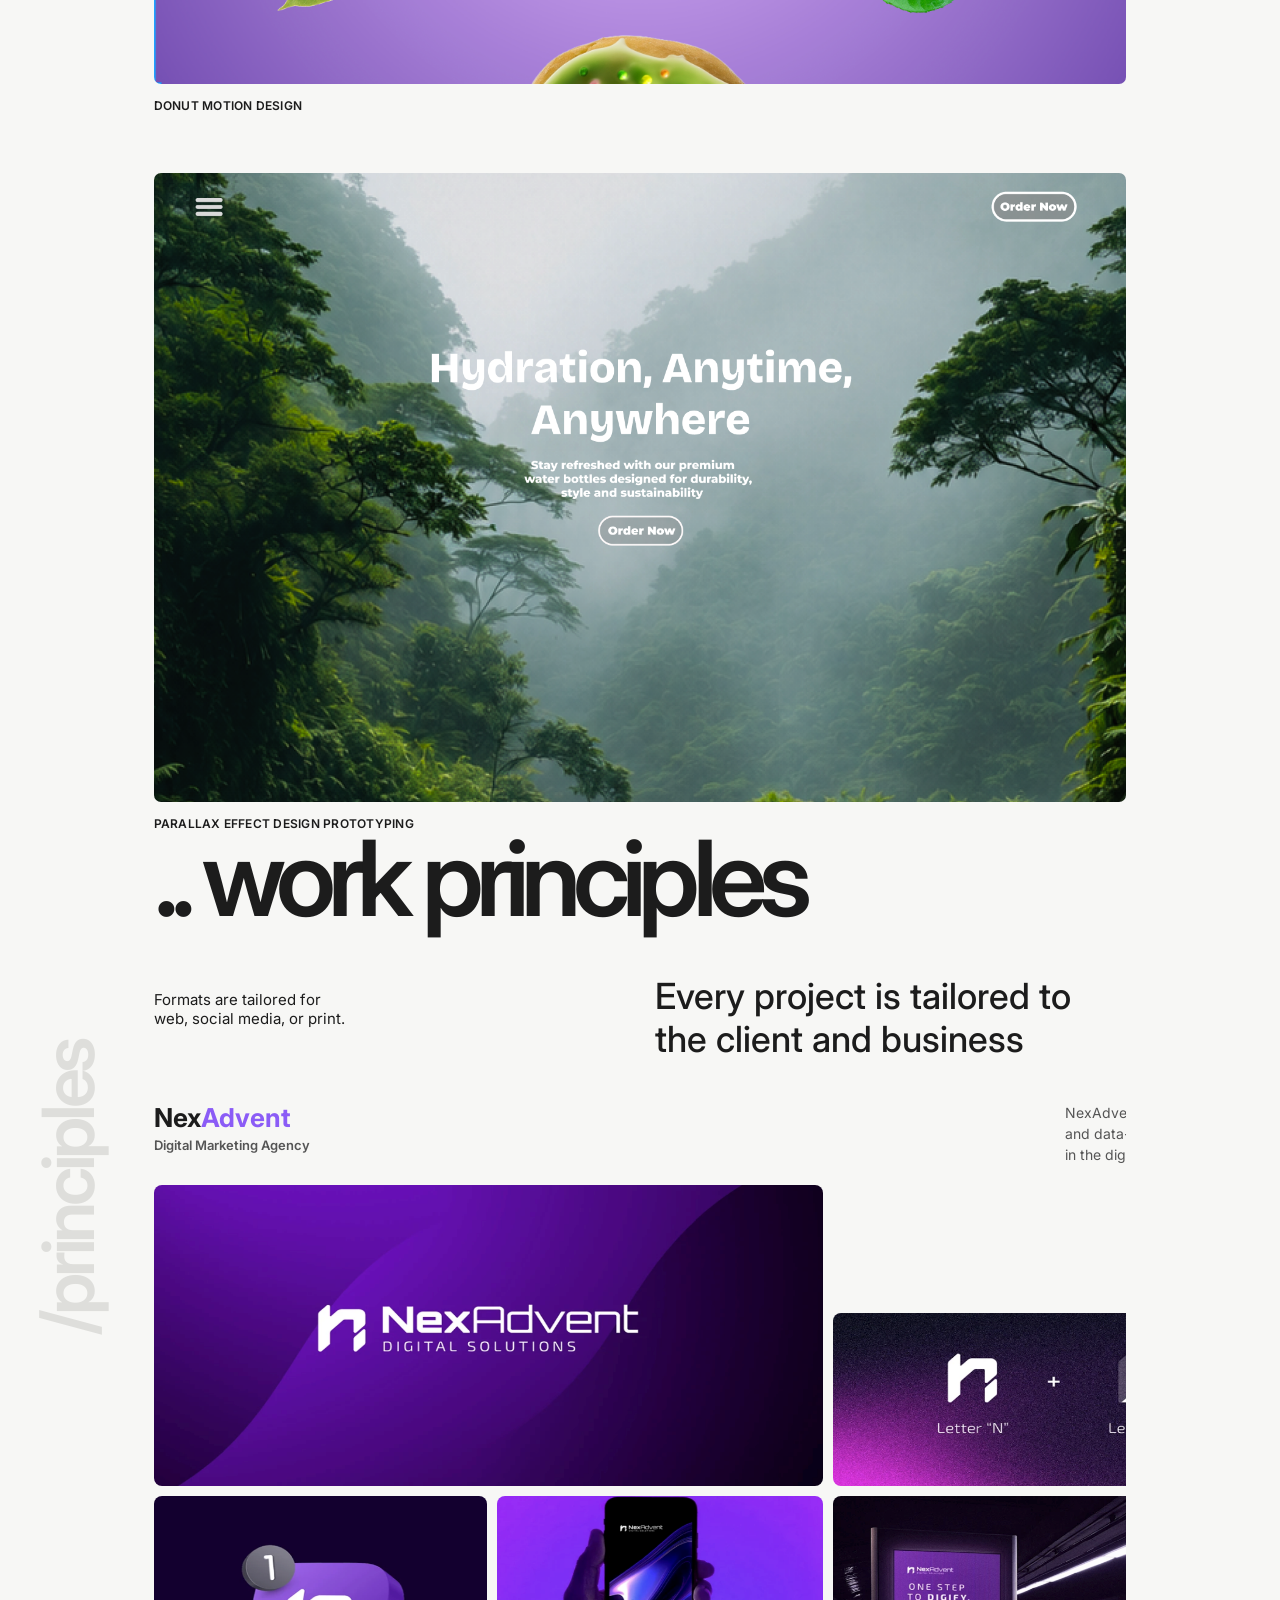
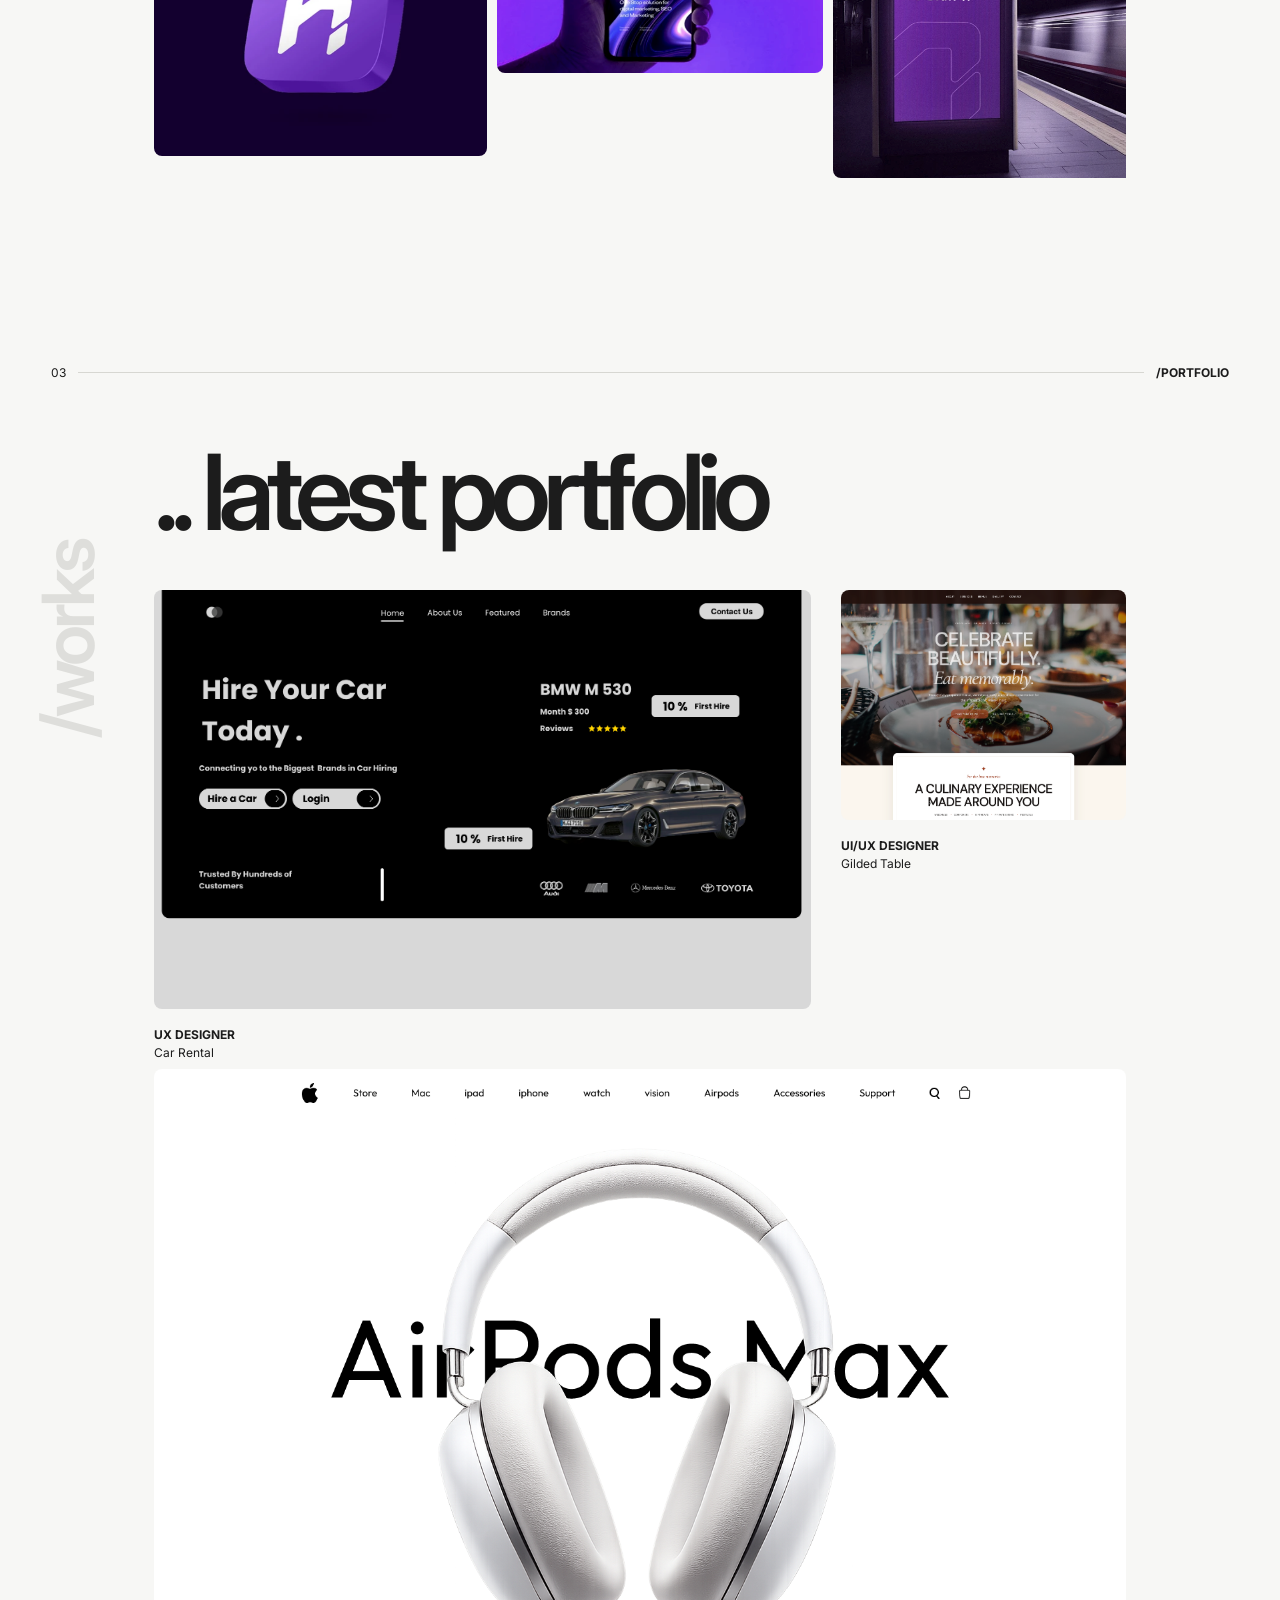
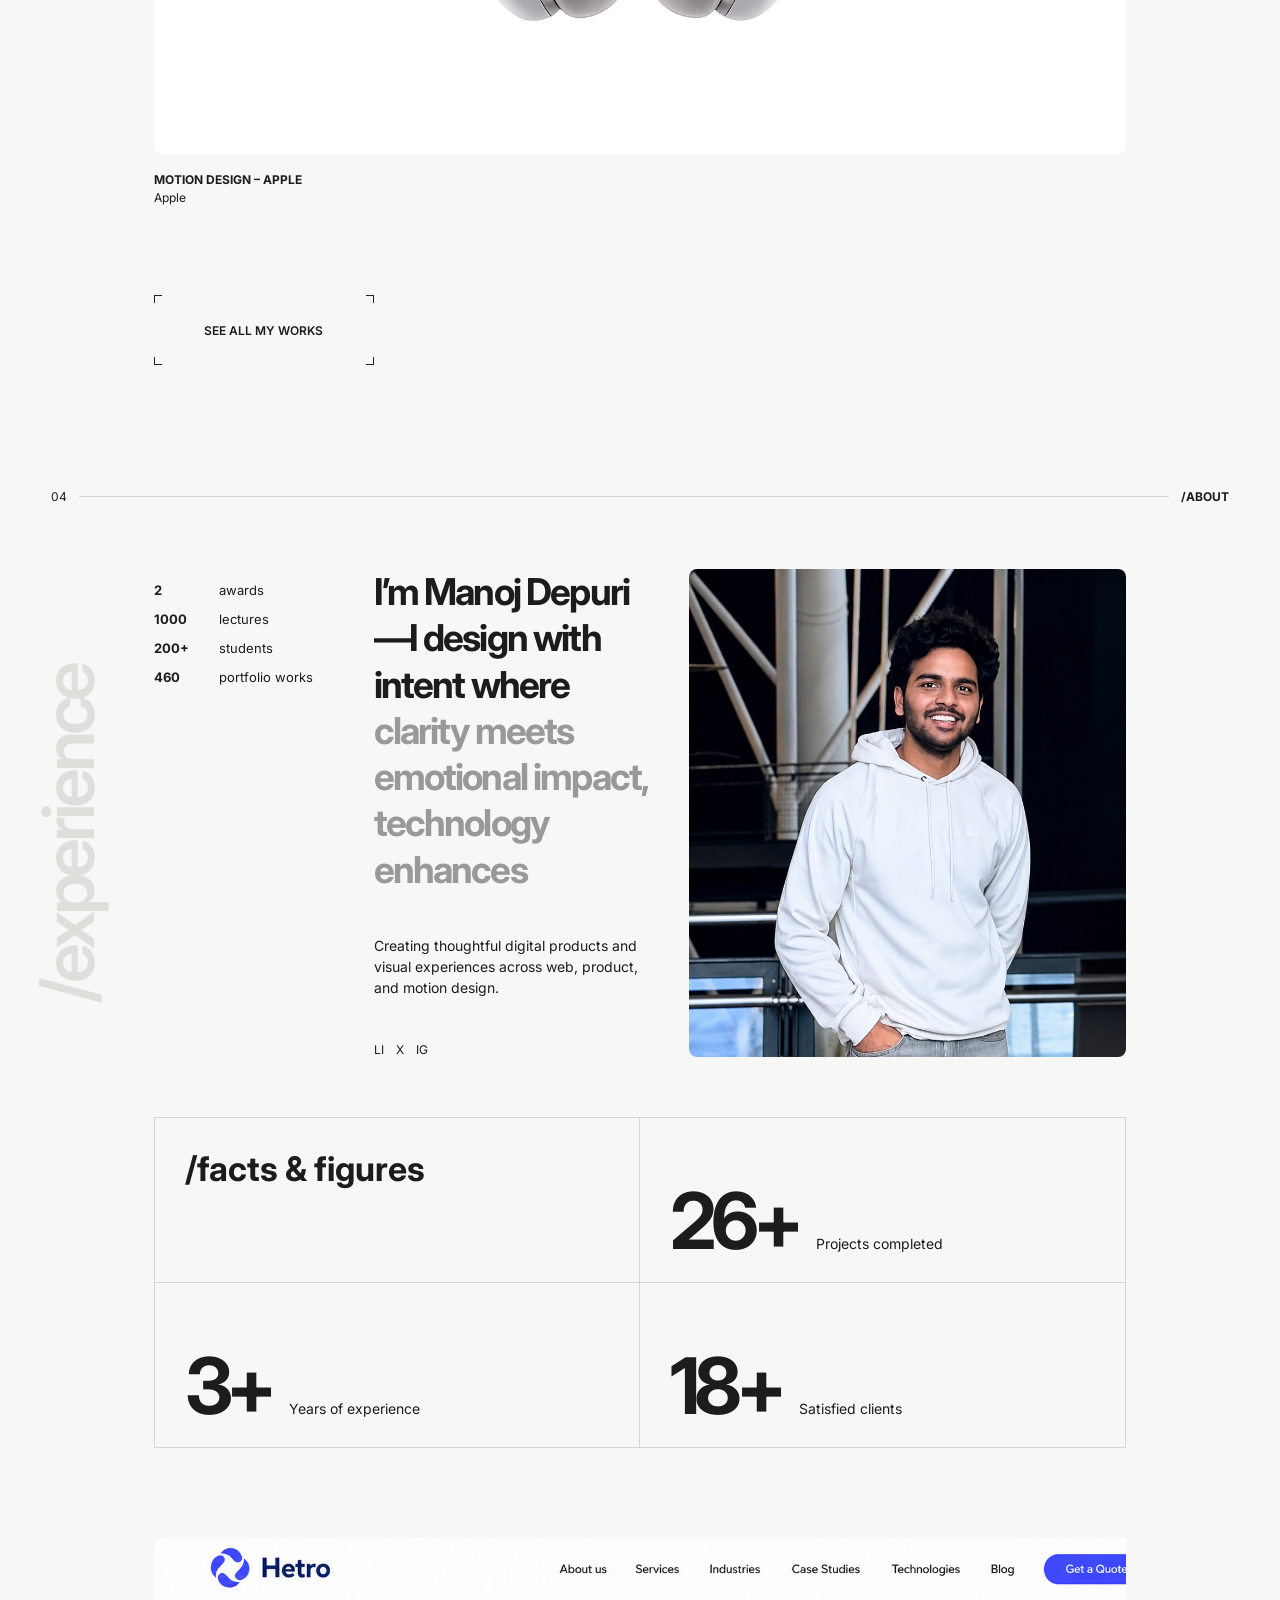
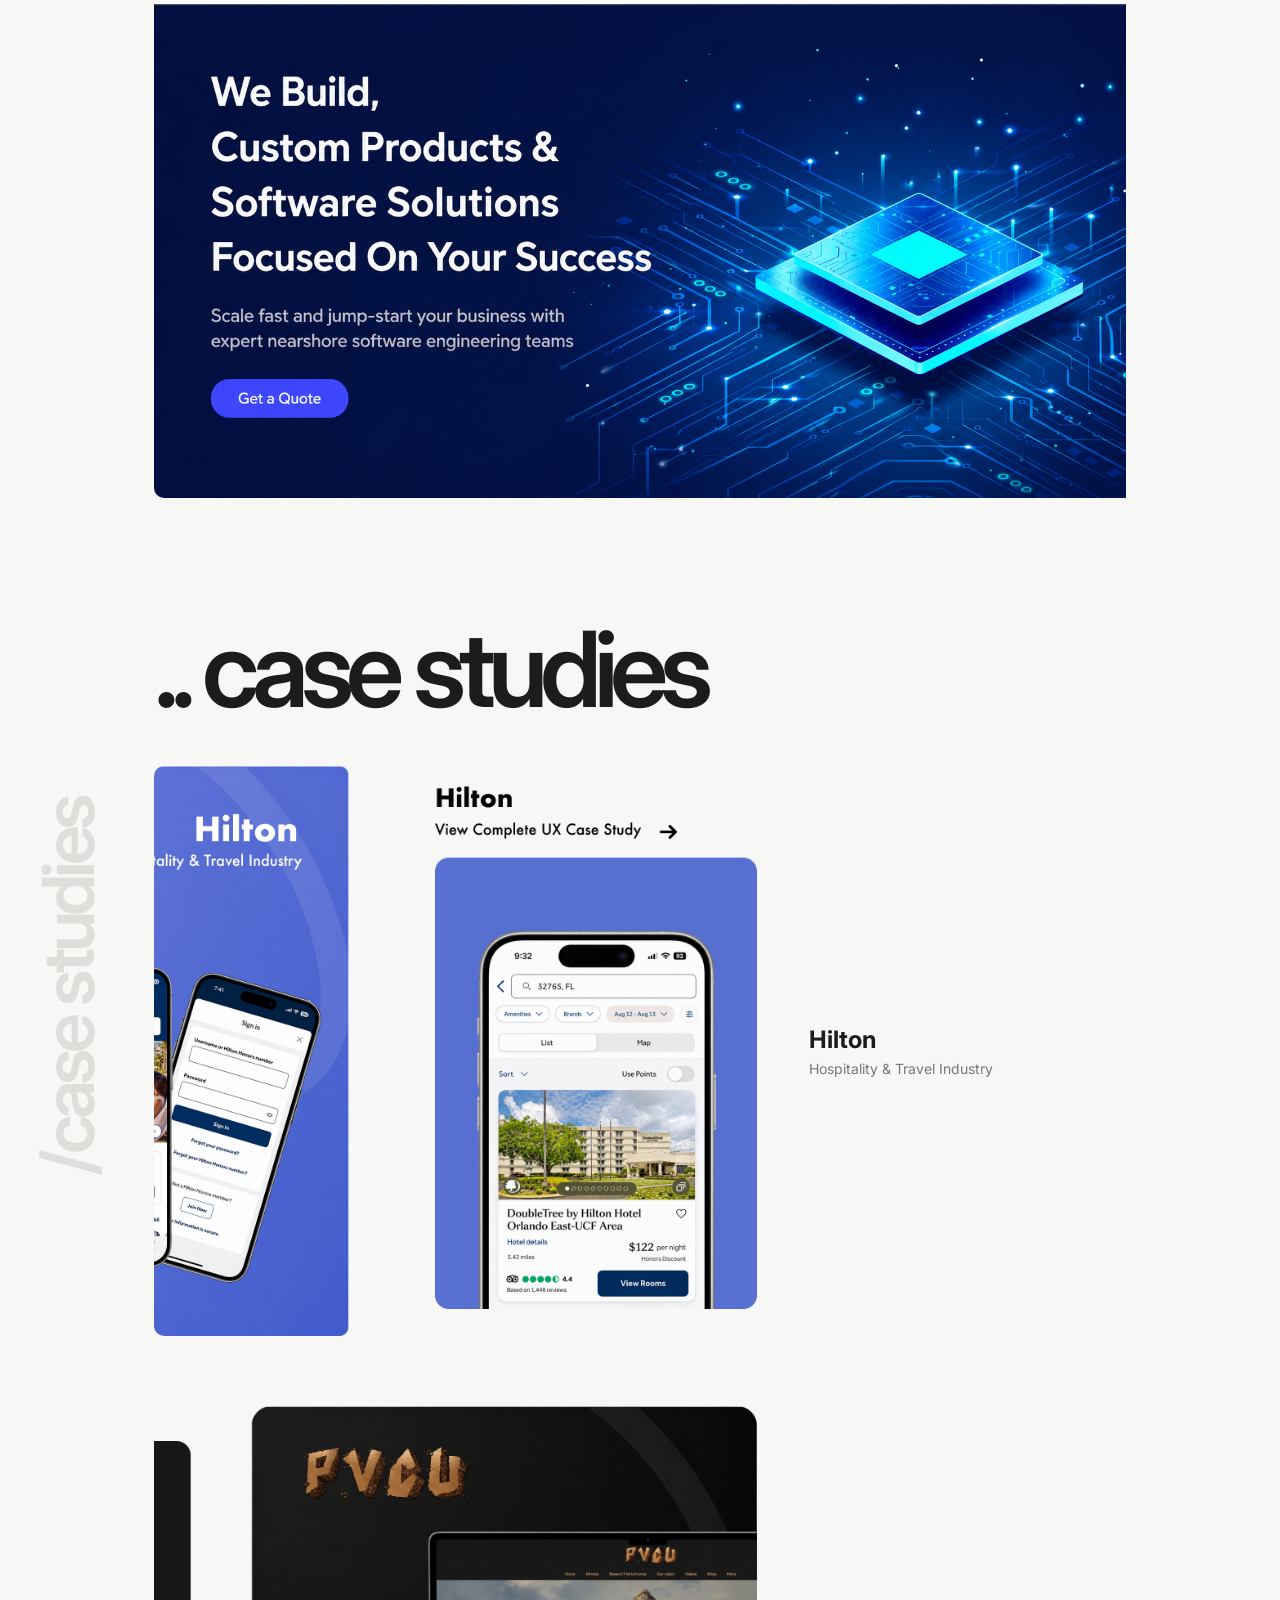
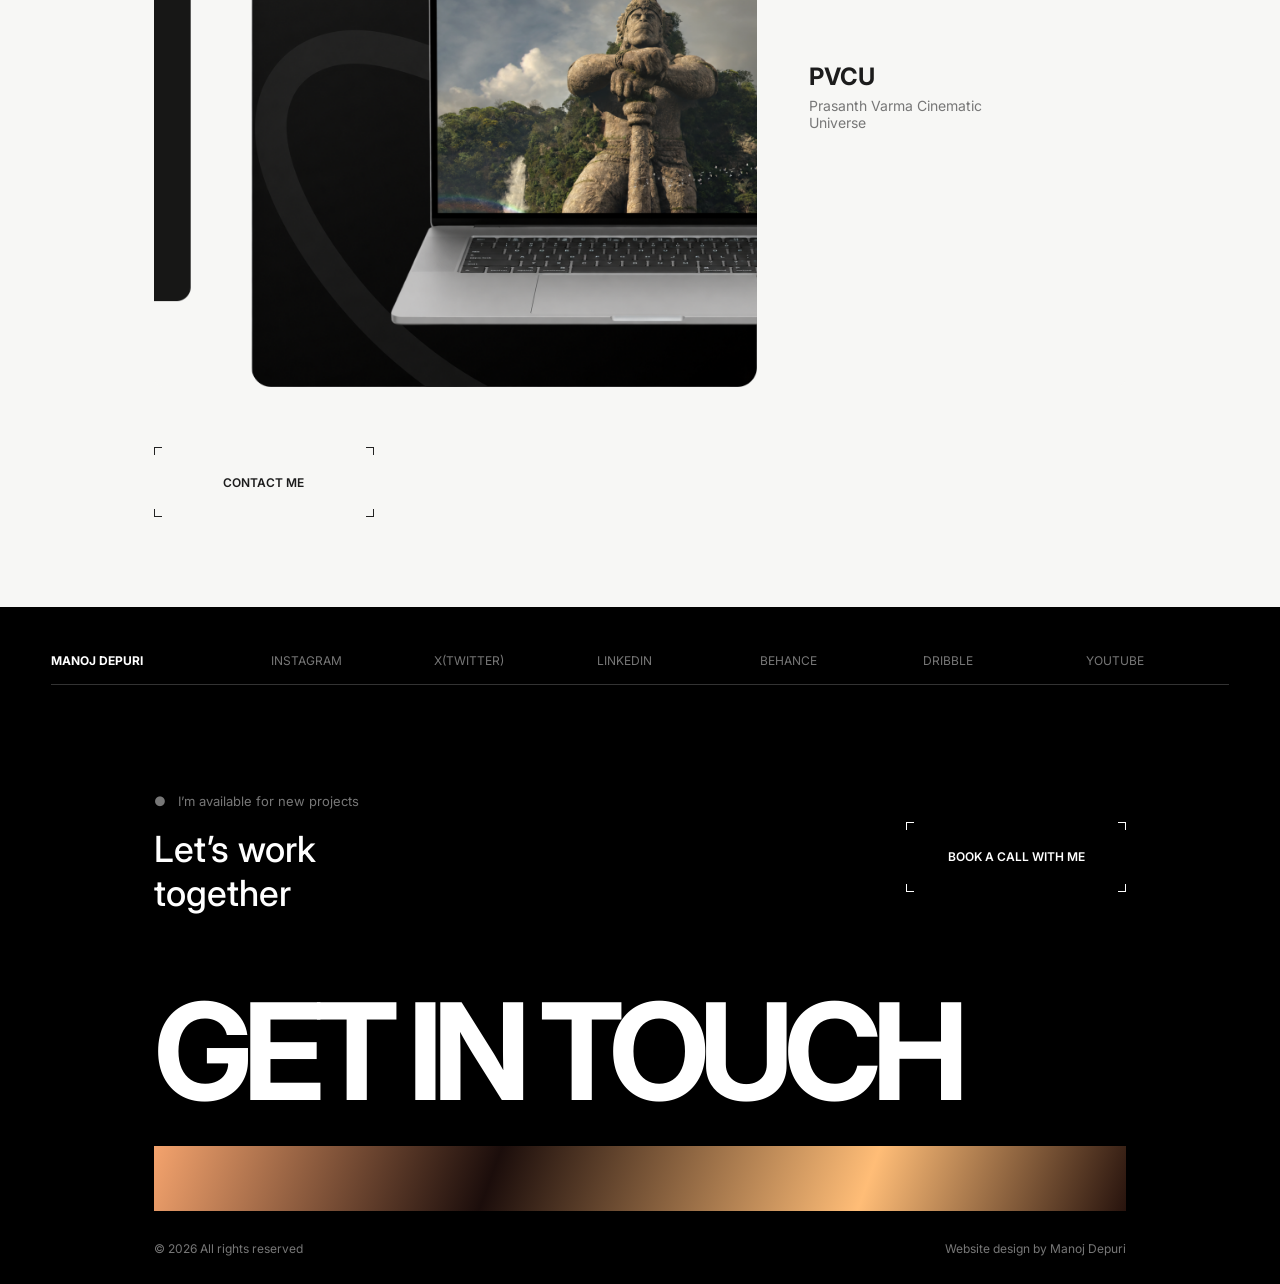
==== commit 615c5dad: "make hero design gallery auto-scroll continuously" ====
--- a/index.html
+++ b/index.html
@@ -184,16 +184,24 @@
           <div><strong data-count="18">0</strong><span>Satisfied clients</span></div>
         </div>
         <div class="hero-scroll">
-          <div class="hero-item"><img src="assets/projects/hero-design-1.png" alt="Hero design 1"></div>
-          <div class="hero-item"><img src="assets/projects/hero-design-2.png" alt="Hero design 2"></div>
-          <div class="hero-item"><img src="assets/projects/hero-design-3.png" alt="Hero design 3"></div>
-          <div class="hero-item"><img src="assets/projects/hero-design-4.png" alt="Hero design 4"></div>
-          <div class="hero-item"><img src="assets/projects/hero-design-5.png" alt="Hero design 5"></div>
-          <div class="hero-item"><img src="assets/projects/hero-design-6.png" alt="Hero design 6"></div>
-          <div class="hero-item"><img src="assets/projects/hero-design-7.png" alt="Hero design 7"></div>
-          <div class="hero-item"><img src="assets/projects/hero-design-8.png" alt="Hero design 8"></div>
-          <div class="hero-item"><img src="assets/projects/hero-design-9.png" alt="Hero design 9"></div>
-          <div class="hero-item"><img src="assets/projects/hero-design-10.png" alt="Hero design 10"></div>
+          <div class="hero-track">
+            <div class="hero-item"><img src="assets/projects/hero-design-1.png" alt="Hero design 1"></div>
+            <div class="hero-item"><img src="assets/projects/hero-design-2.png" alt="Hero design 2"></div>
+            <div class="hero-item"><img src="assets/projects/hero-design-3.png" alt="Hero design 3"></div>
+            <div class="hero-item"><img src="assets/projects/hero-design-4.png" alt="Hero design 4"></div>
+            <div class="hero-item"><img src="assets/projects/hero-design-5.png" alt="Hero design 5"></div>
+            <div class="hero-item"><img src="assets/projects/hero-design-6.png" alt="Hero design 6"></div>
+            <div class="hero-item"><img src="assets/projects/hero-design-7.png" alt="Hero design 7"></div>
+            <div class="hero-item"><img src="assets/projects/hero-design-8.png" alt="Hero design 8"></div>
+            <div class="hero-item" aria-hidden="true"><img src="assets/projects/hero-design-1.png" alt=""></div>
+            <div class="hero-item" aria-hidden="true"><img src="assets/projects/hero-design-2.png" alt=""></div>
+            <div class="hero-item" aria-hidden="true"><img src="assets/projects/hero-design-3.png" alt=""></div>
+            <div class="hero-item" aria-hidden="true"><img src="assets/projects/hero-design-4.png" alt=""></div>
+            <div class="hero-item" aria-hidden="true"><img src="assets/projects/hero-design-5.png" alt=""></div>
+            <div class="hero-item" aria-hidden="true"><img src="assets/projects/hero-design-6.png" alt=""></div>
+            <div class="hero-item" aria-hidden="true"><img src="assets/projects/hero-design-7.png" alt=""></div>
+            <div class="hero-item" aria-hidden="true"><img src="assets/projects/hero-design-8.png" alt=""></div>
+          </div>
         </div>
       </div>
     </section>
--- a/style.css
+++ b/style.css
@@ -6,5 +6,5 @@
 .cs-list{display:flex;flex-direction:column;gap:70px;margin-bottom:60px}.cs-row{display:flex;align-items:center;justify-content:flex-end;gap:32px;border-radius:10px;overflow:hidden;background:var(--white);padding-right:8%;text-decoration:none;color:inherit;cursor:pointer}.cs-row img{width:100%;max-width:900px;aspect-ratio:2190/1394;object-fit:cover;flex-shrink:0}.cs-row-b img{aspect-ratio:2146/1394}.cs-row-text{padding:20px;width:260px;flex-shrink:0}.cs-row-text h3{font-size:24px;font-weight:700;margin:0 0 6px}.cs-row-text p{font-size:14px;color:#777;margin:0}
 @media(max-width:620px){.cs-row{flex-direction:column;align-items:stretch}.cs-row img{max-width:100%}}
 .project-wide a{display:block;cursor:pointer}.project-wide img{transition:transform .4s ease}.project-wide a:hover img{transform:scale(1.02)}
-.hero-scroll{display:flex;gap:20px;overflow-x:auto;scroll-snap-type:x mandatory;margin-top:90px;padding-bottom:16px;scrollbar-width:thin;max-width:min(900px,92vw)}.hero-scroll::-webkit-scrollbar{height:6px}.hero-scroll::-webkit-scrollbar-thumb{background:var(--line);border-radius:10px}.hero-item{flex:0 0 auto;width:min(900px,92vw);scroll-snap-align:start;border-radius:10px;overflow:hidden}.hero-item img{aspect-ratio:16/9}
-@media(max-width:620px){.hero-scroll{max-width:92vw}.hero-item{width:92vw}}
+.hero-scroll{overflow:hidden;margin-top:90px;max-width:100%}.hero-track{display:flex;gap:20px;width:max-content;animation:hero-scroll-anim 90s linear infinite}.hero-scroll:hover .hero-track{animation-play-state:paused}.hero-item{flex:0 0 auto;width:min(1030px,92vw);border-radius:10px;overflow:hidden}.hero-item img{aspect-ratio:1030/560;width:100%;height:100%;object-fit:cover;display:block}@keyframes hero-scroll-anim{from{transform:translateX(0)}to{transform:translateX(-50%)}}
+@media(max-width:620px){.hero-item{width:92vw}}
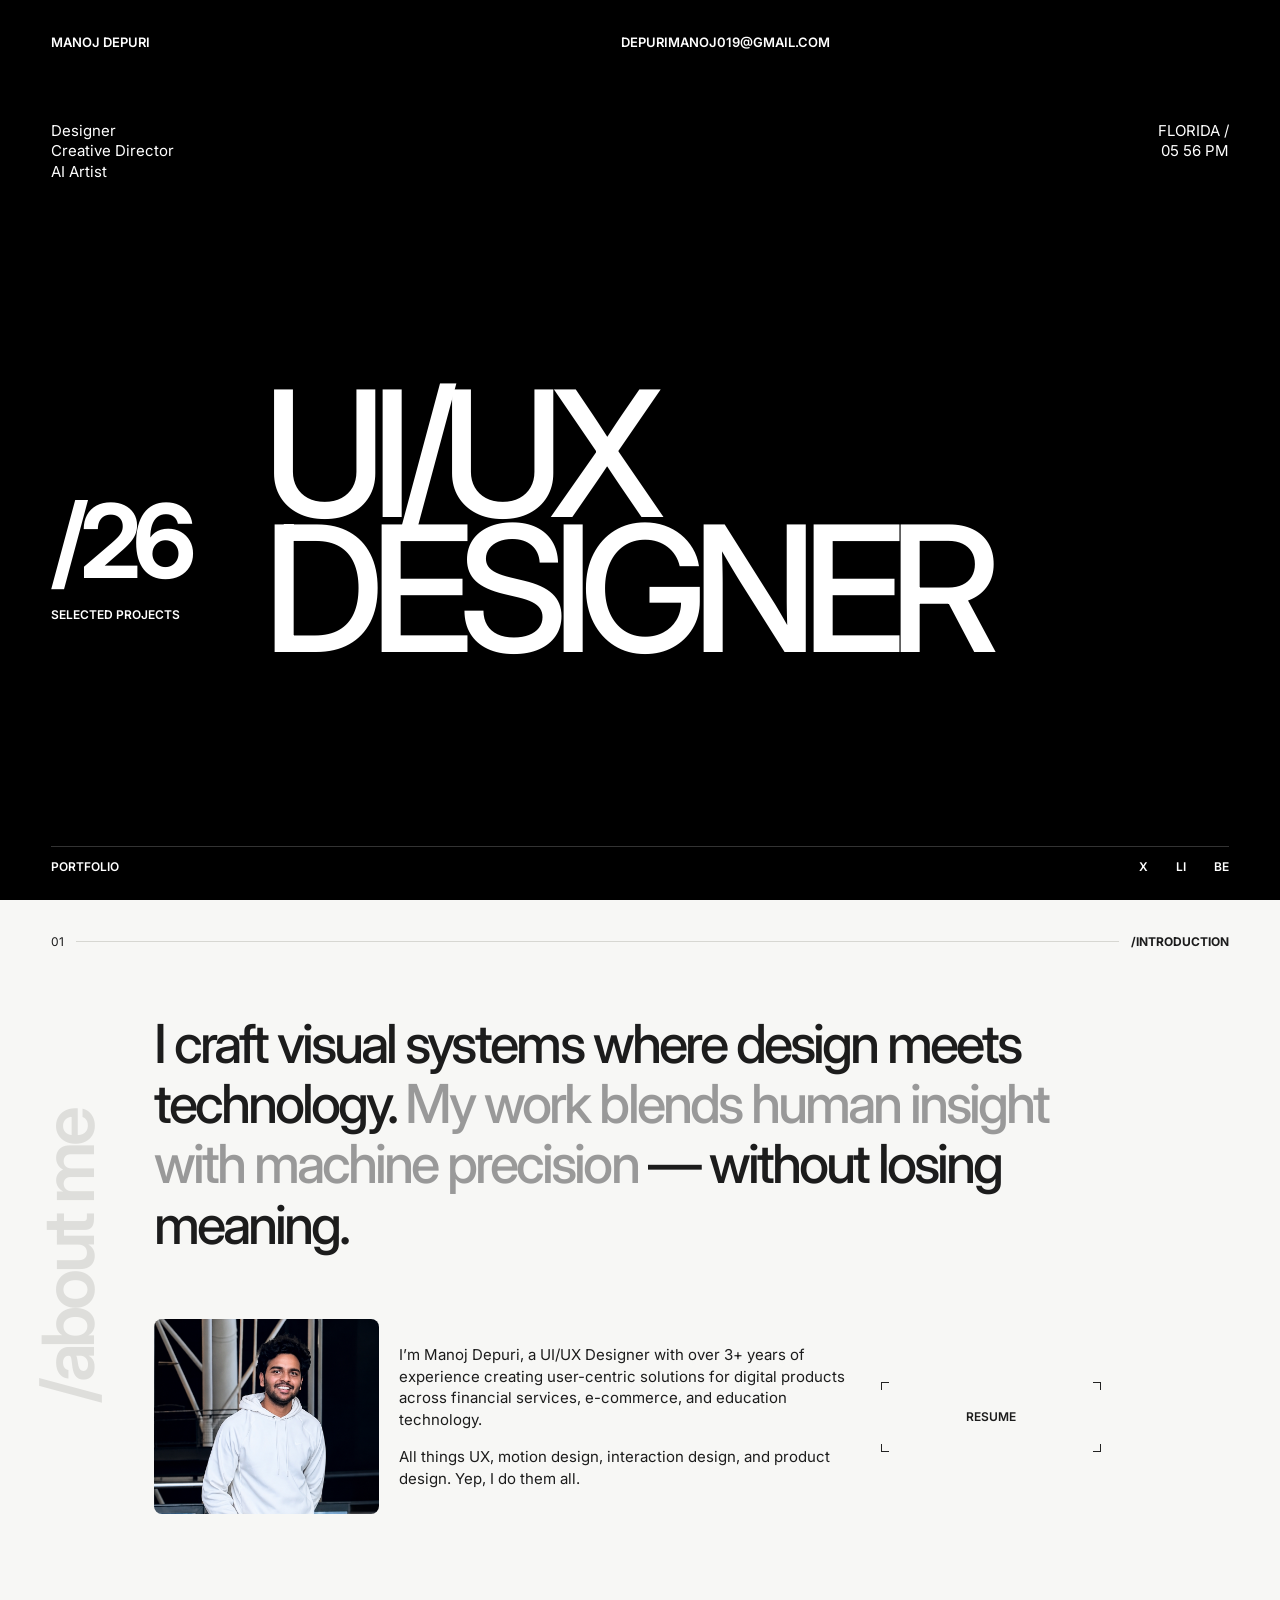
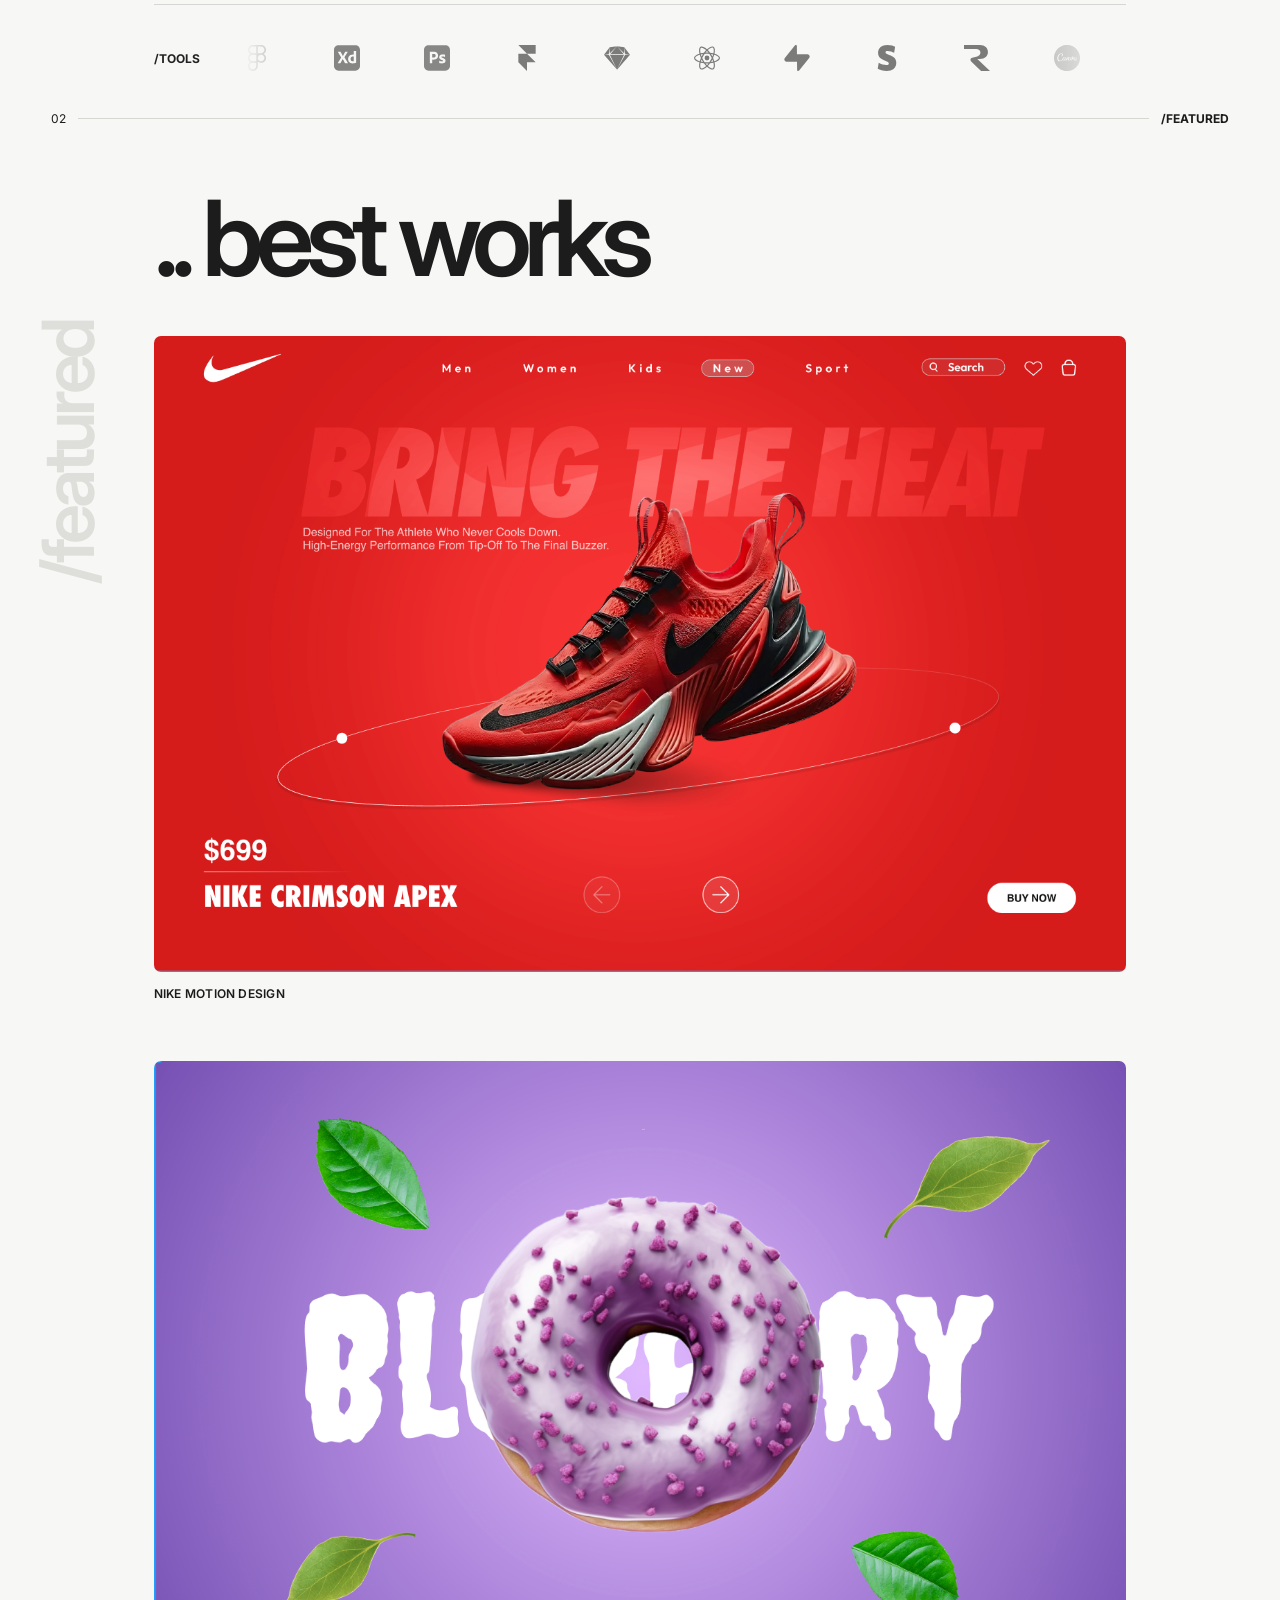
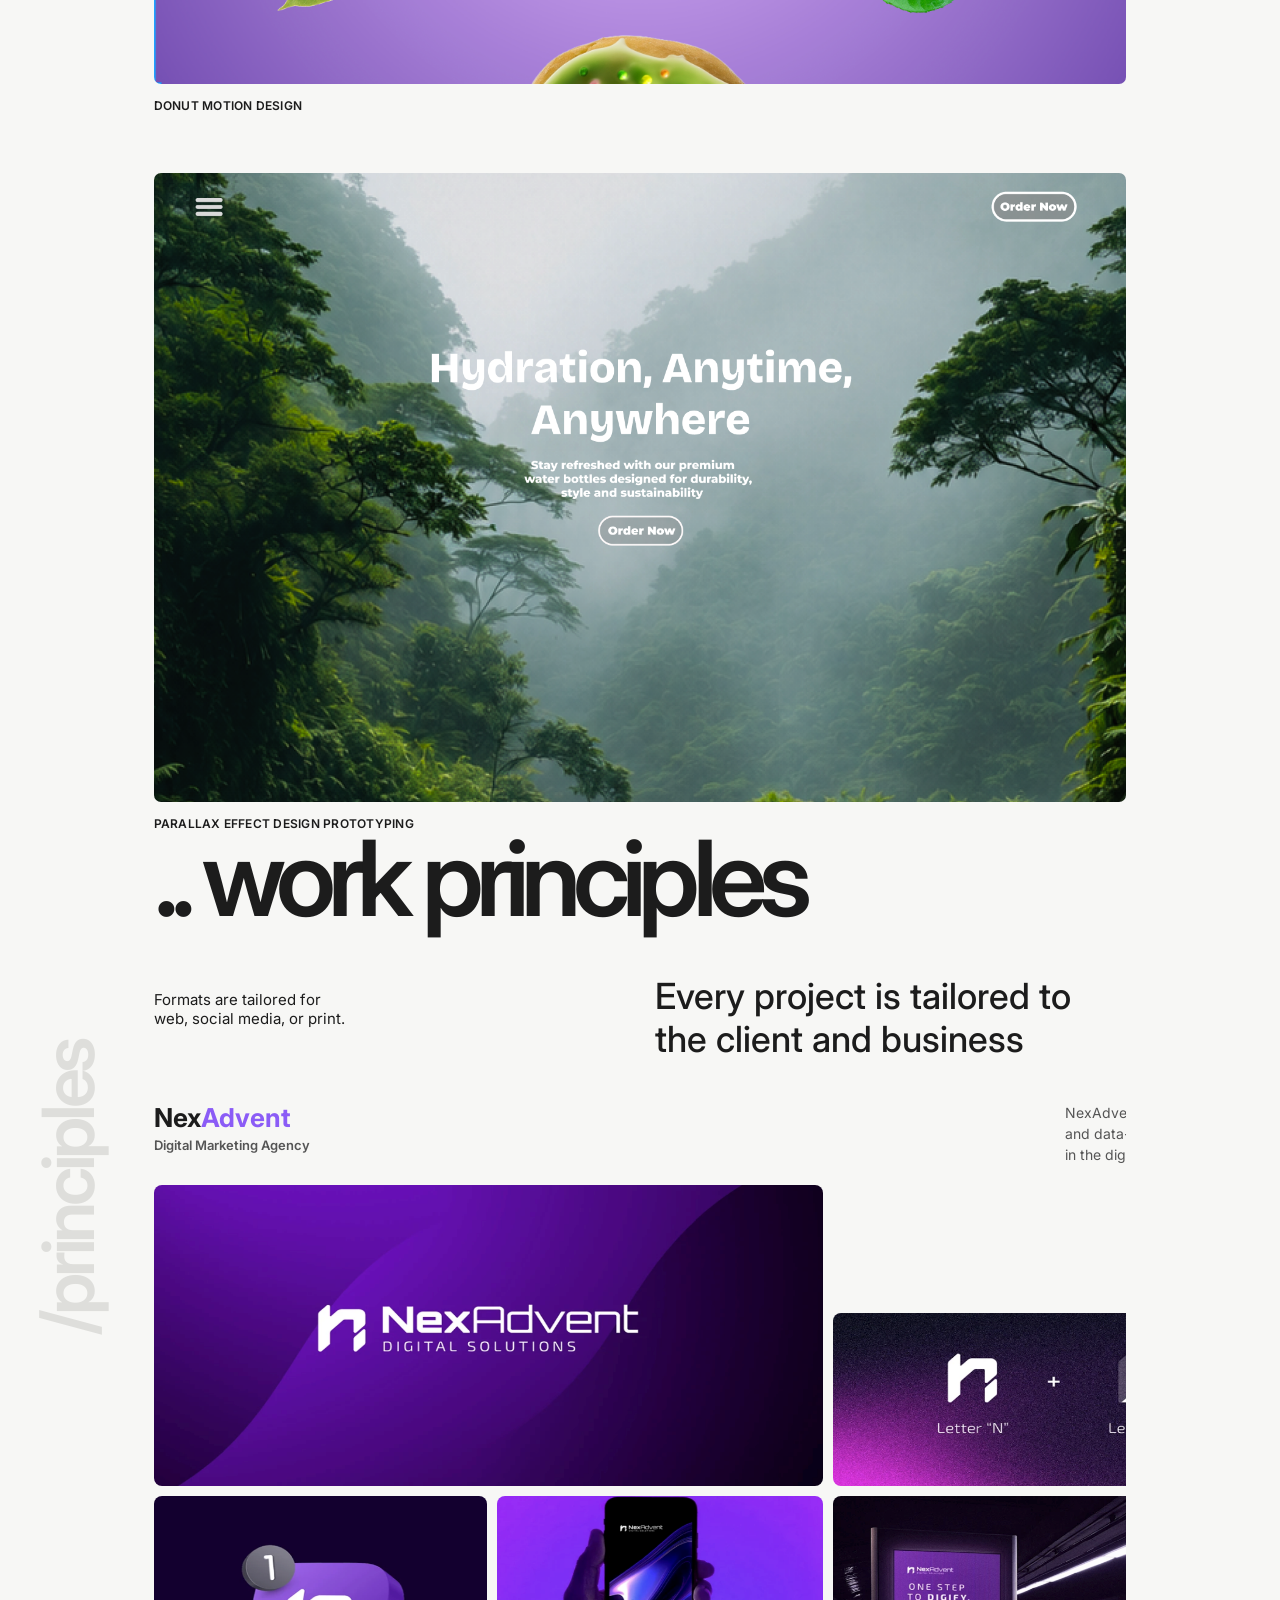
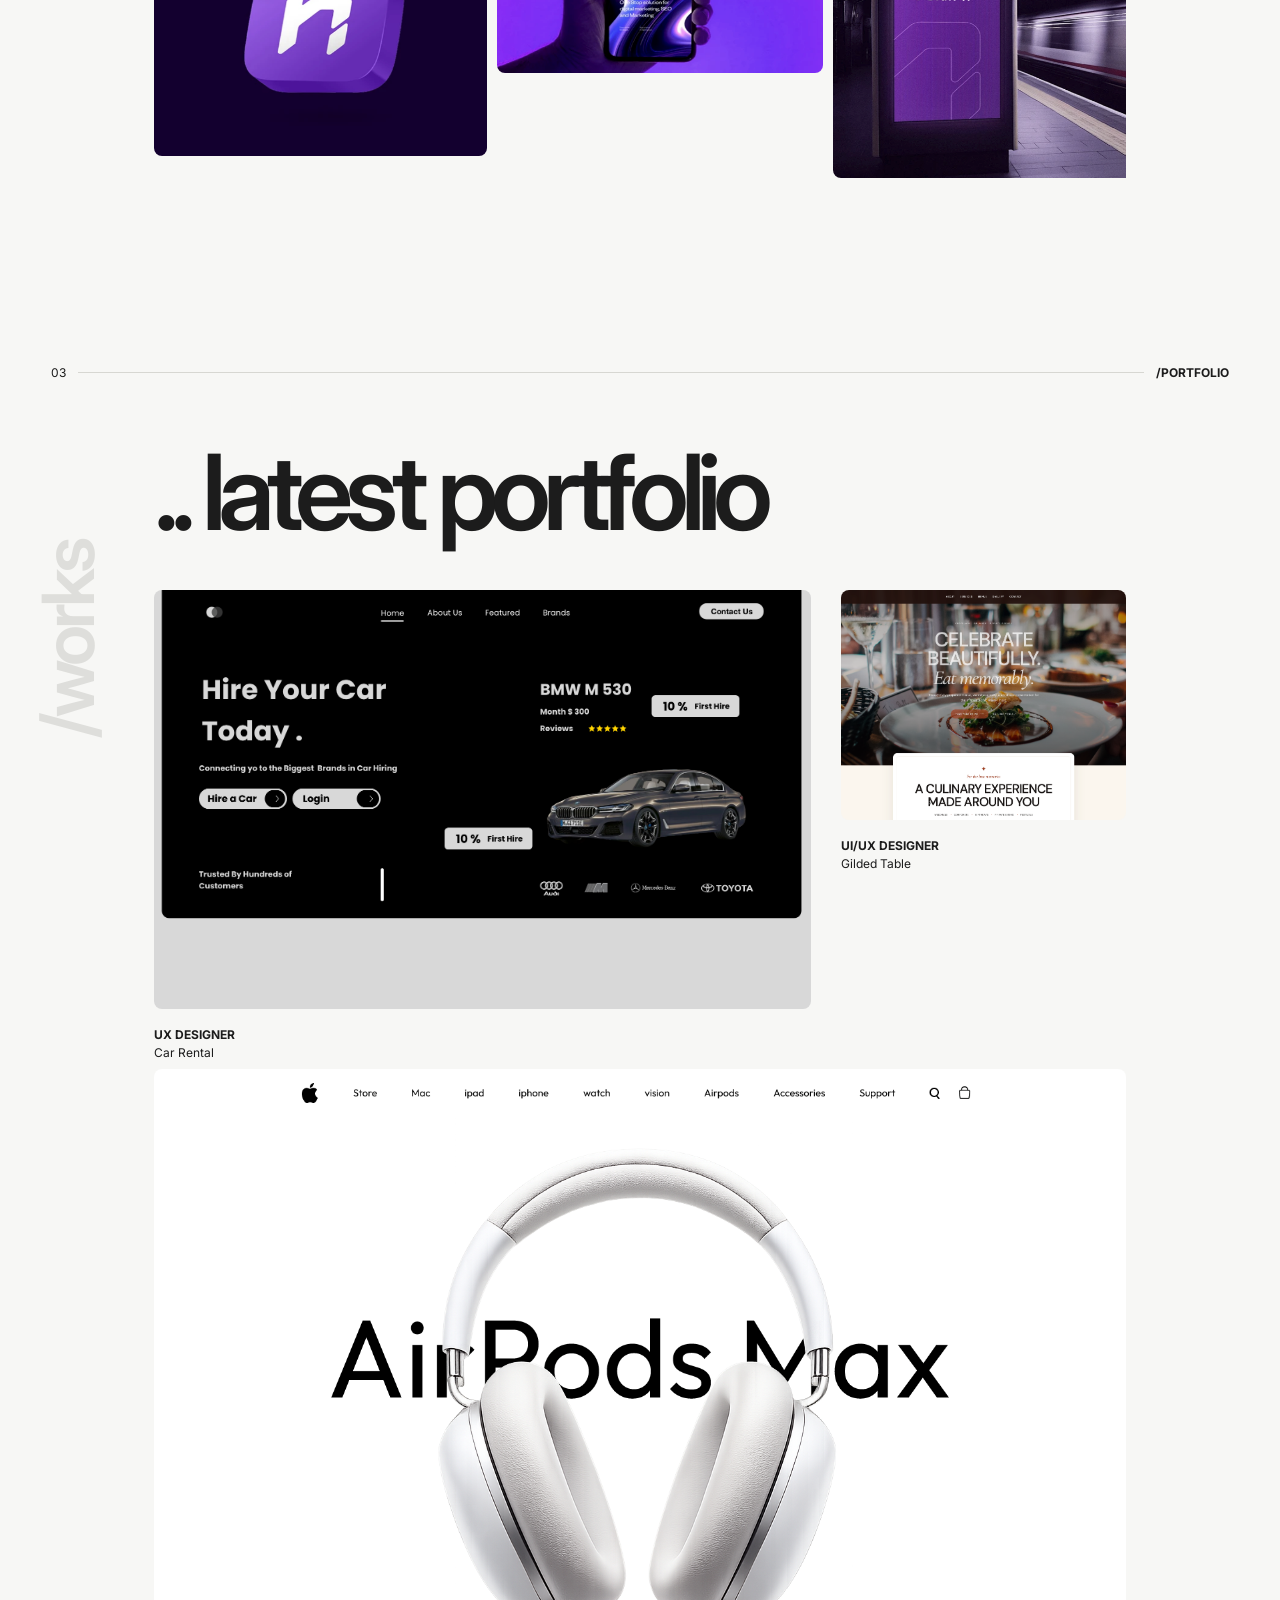
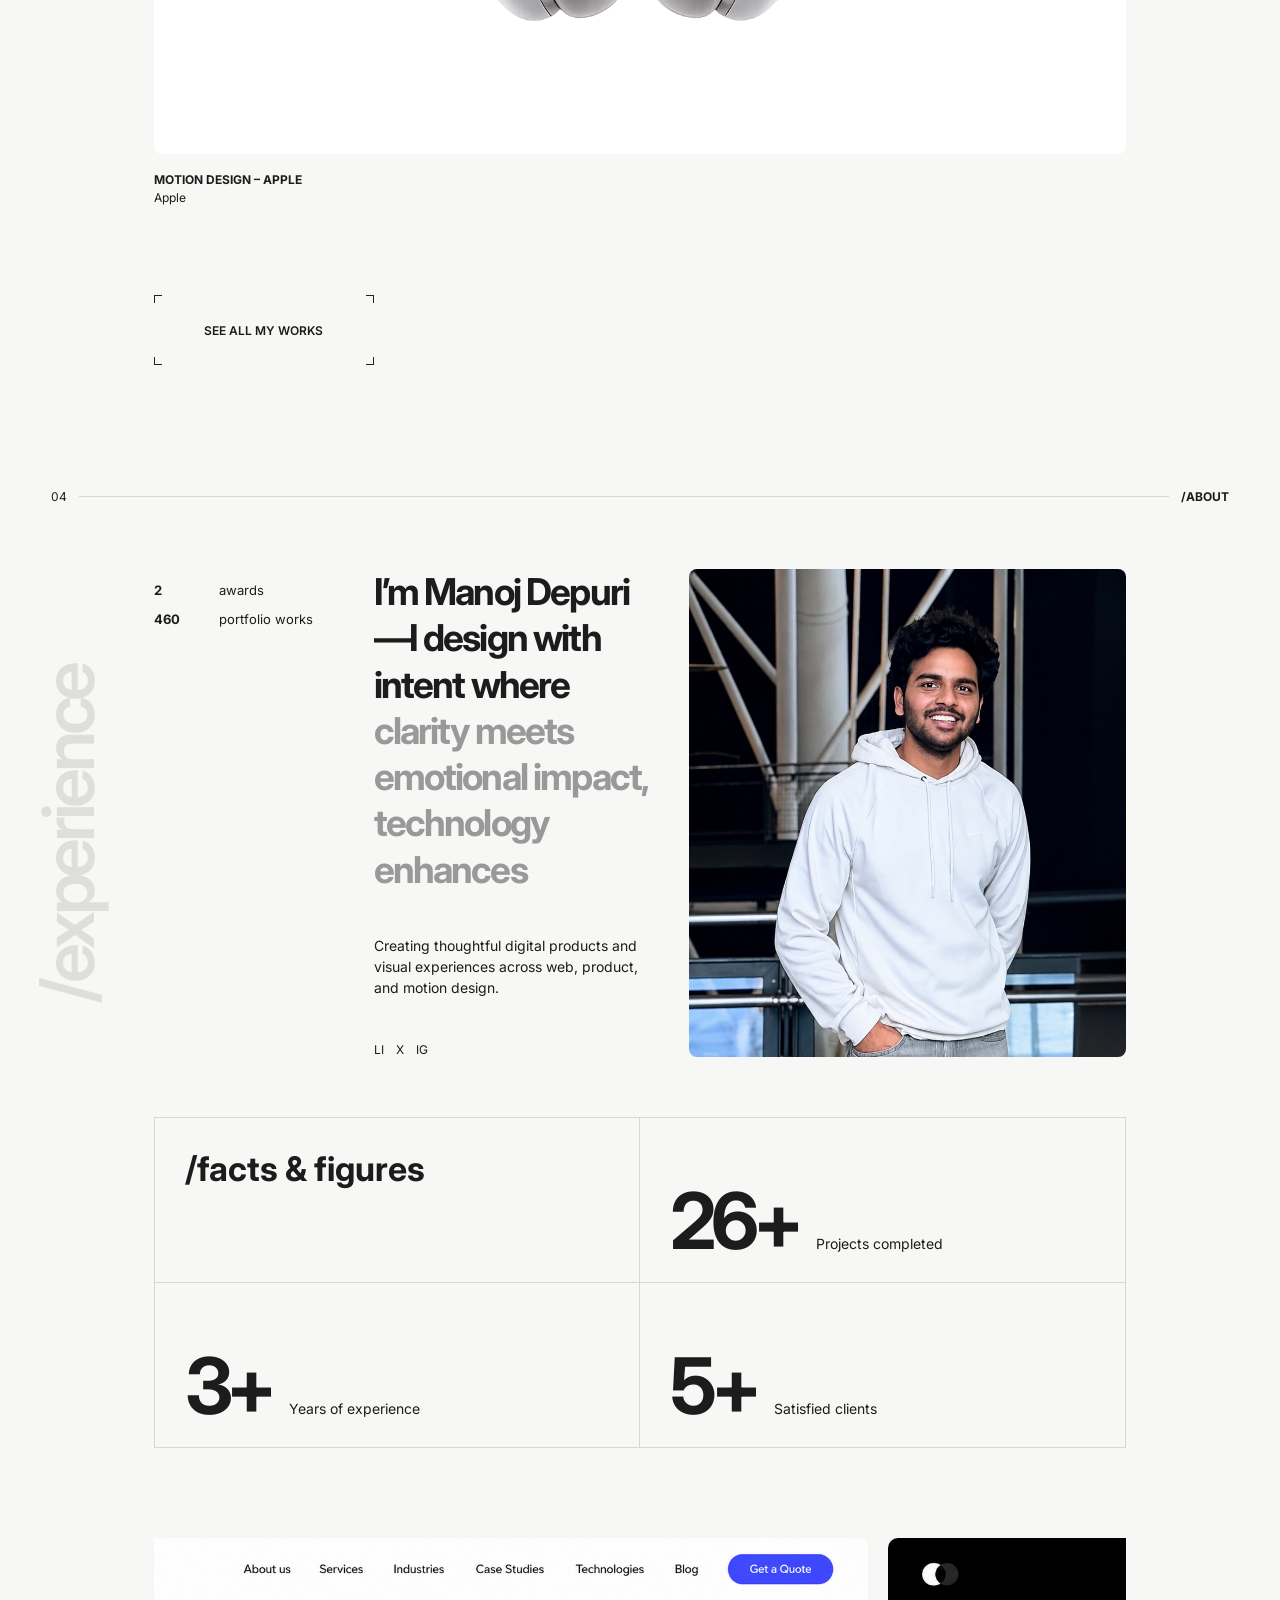
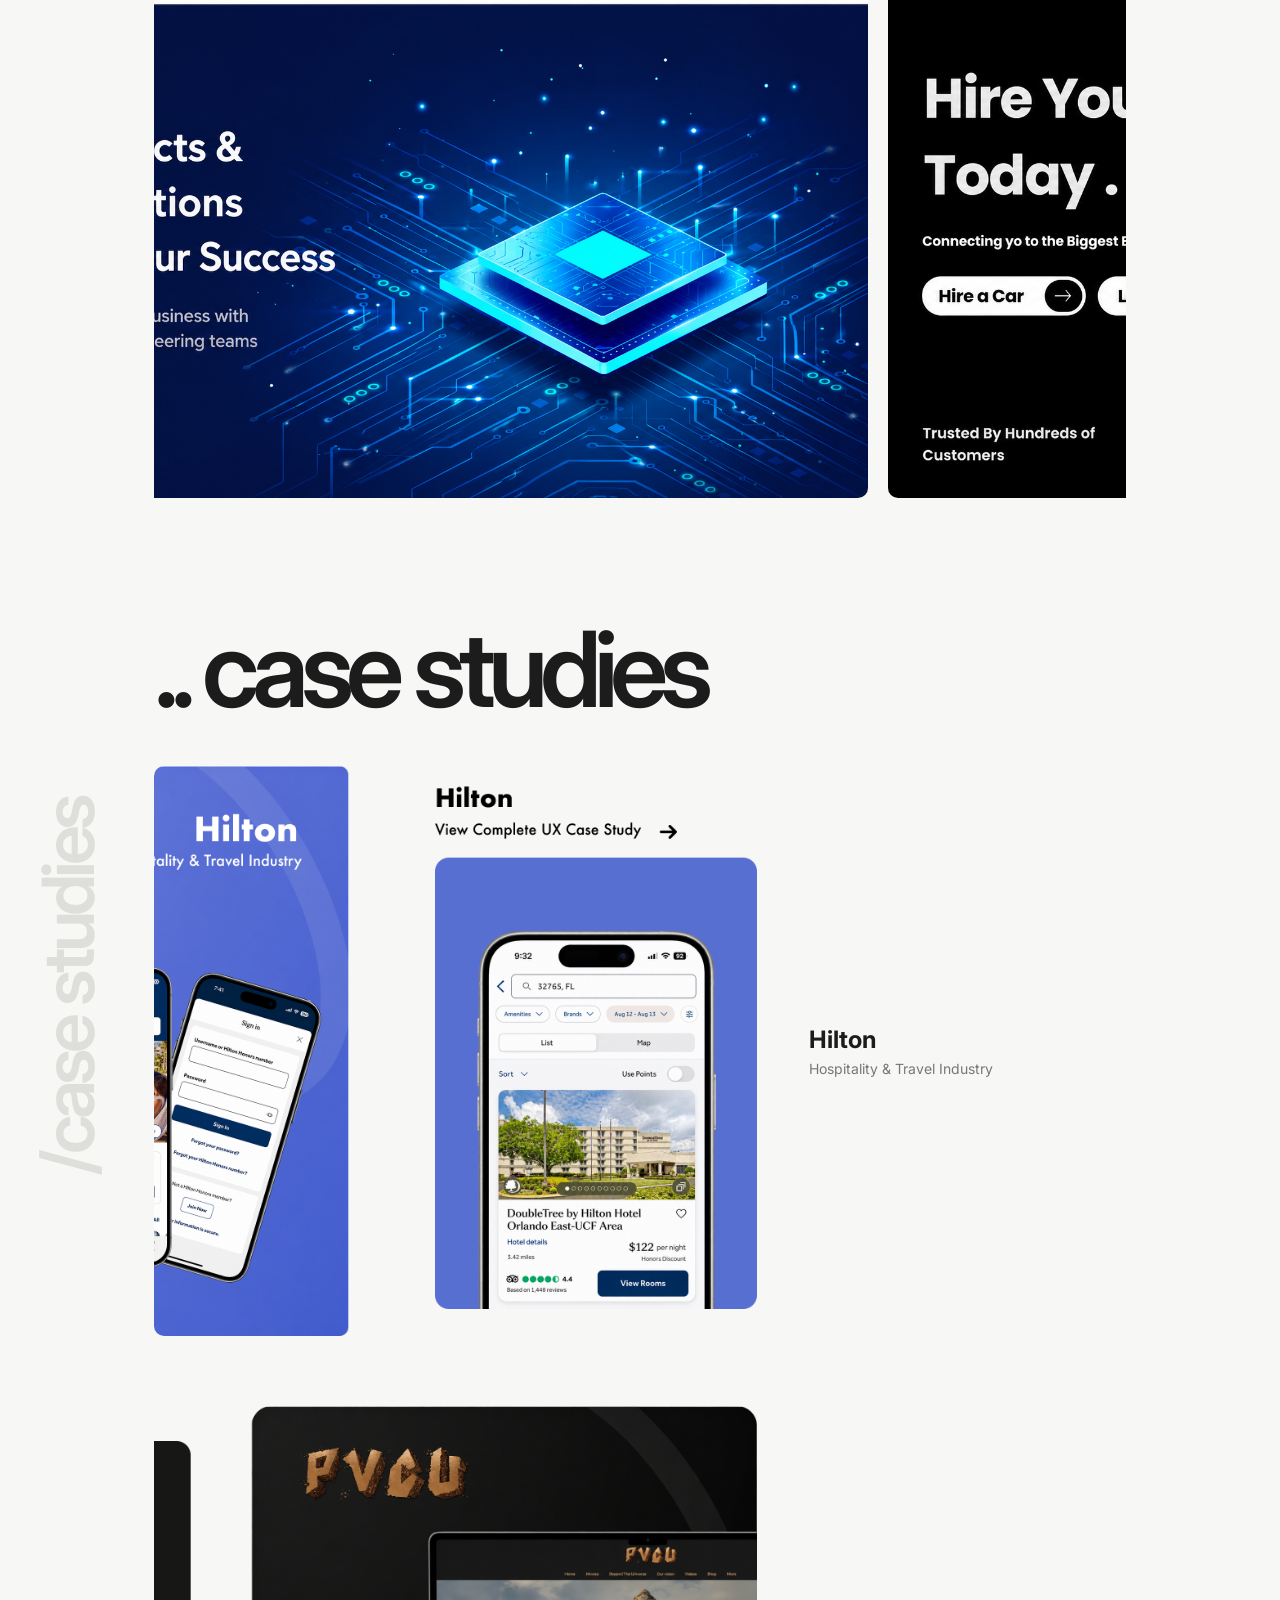
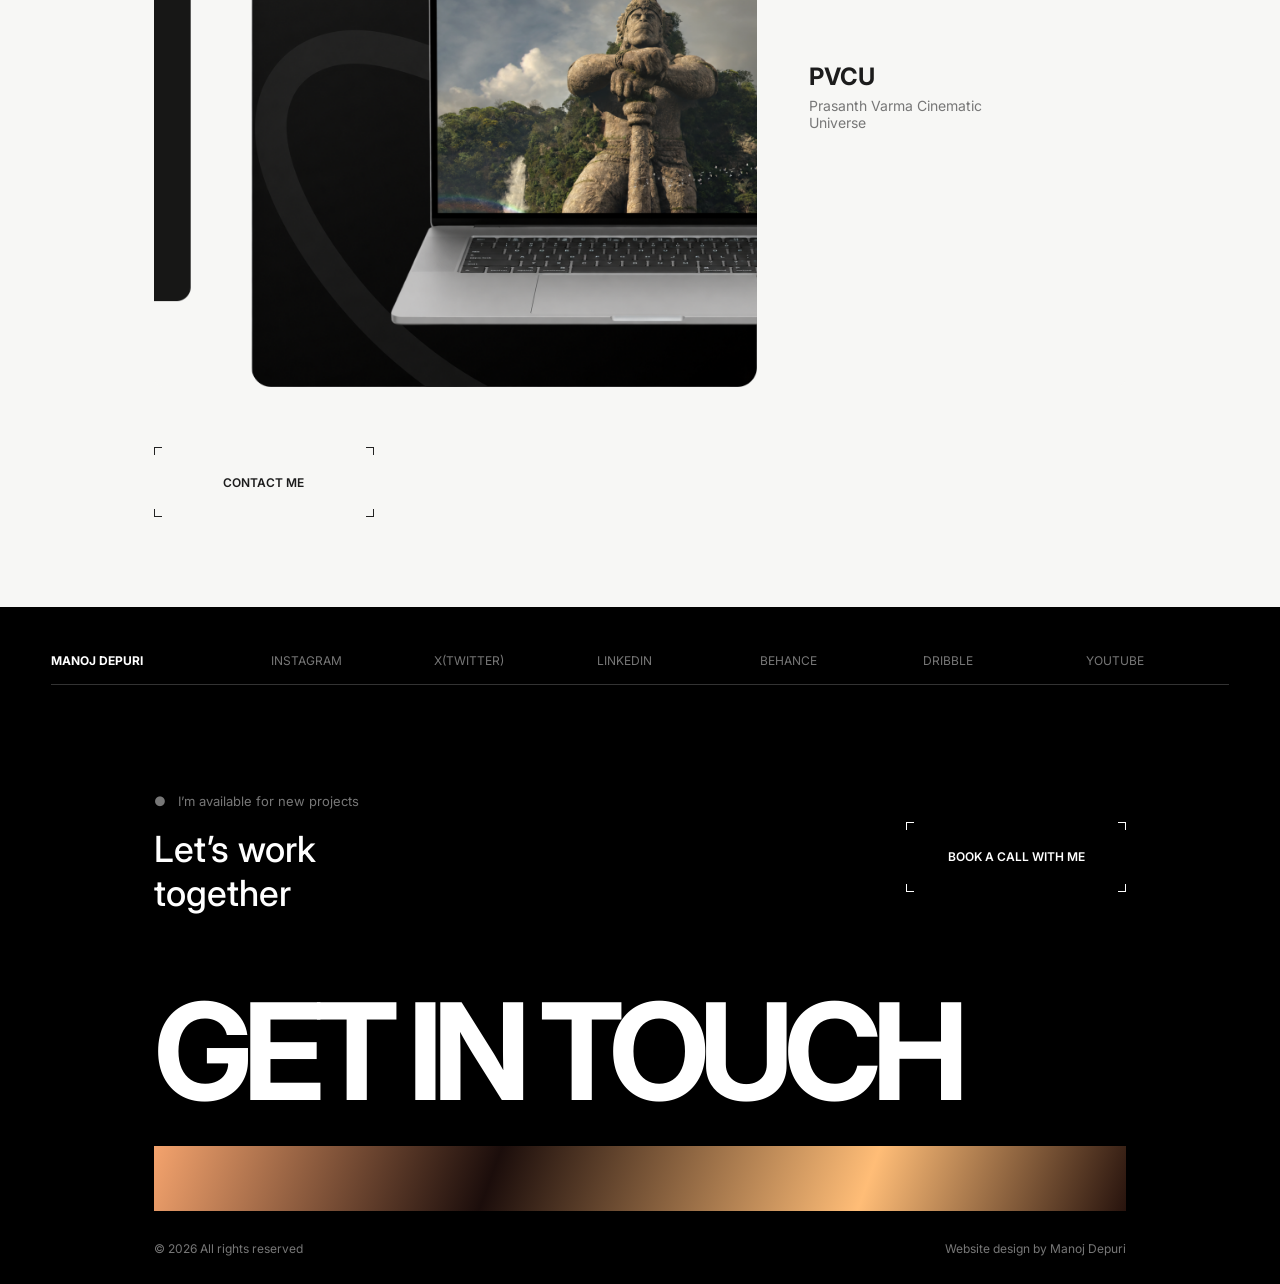
==== commit 02eef55a: "remove lectures/students stats, update clients count to 5" ====
--- a/index.html
+++ b/index.html
@@ -173,7 +173,7 @@
       <div class="side-label">/experience</div>
       <div class="content-shell">
         <div class="about-top">
-          <div class="mini-stats"><p><b>2</b> awards</p><p><b>1000</b> lectures</p><p><b>200+</b> students</p><p><b>460</b> portfolio works</p></div>
+          <div class="mini-stats"><p><b>2</b> awards</p><p><b>460</b> portfolio works</p></div>
           <div class="about-copy"><h2>I’m Manoj Depuri—I design with intent where <em>clarity meets emotional impact, technology enhances</em></h2><p>Creating thoughtful digital products and visual experiences across web, product, and motion design.</p><div class="social-mini">LI &nbsp;&nbsp; X &nbsp;&nbsp; IG</div></div>
           <img src="assets/projects/about-portrait.jpg" alt="Manoj Depuri">
         </div>
@@ -181,7 +181,7 @@
           <h2>/facts & figures</h2>
           <div><strong data-count="26">0</strong><span>Projects completed</span></div>
           <div><strong data-count="3">0</strong><span>Years of experience</span></div>
-          <div><strong data-count="18">0</strong><span>Satisfied clients</span></div>
+          <div><strong data-count="5">0</strong><span>Satisfied clients</span></div>
         </div>
         <div class="hero-scroll">
           <div class="hero-track">
--- a/style.css
+++ b/style.css
@@ -6,5 +6,5 @@
 .cs-list{display:flex;flex-direction:column;gap:70px;margin-bottom:60px}.cs-row{display:flex;align-items:center;justify-content:flex-end;gap:32px;border-radius:10px;overflow:hidden;background:var(--white);padding-right:8%;text-decoration:none;color:inherit;cursor:pointer}.cs-row img{width:100%;max-width:900px;aspect-ratio:2190/1394;object-fit:cover;flex-shrink:0}.cs-row-b img{aspect-ratio:2146/1394}.cs-row-text{padding:20px;width:260px;flex-shrink:0}.cs-row-text h3{font-size:24px;font-weight:700;margin:0 0 6px}.cs-row-text p{font-size:14px;color:#777;margin:0}
 @media(max-width:620px){.cs-row{flex-direction:column;align-items:stretch}.cs-row img{max-width:100%}}
 .project-wide a{display:block;cursor:pointer}.project-wide img{transition:transform .4s ease}.project-wide a:hover img{transform:scale(1.02)}
-.hero-scroll{overflow:hidden;margin-top:90px;max-width:100%}.hero-track{display:flex;gap:20px;width:max-content;animation:hero-scroll-anim 90s linear infinite}.hero-scroll:hover .hero-track{animation-play-state:paused}.hero-item{flex:0 0 auto;width:min(1030px,92vw);border-radius:10px;overflow:hidden}.hero-item img{aspect-ratio:1030/560;width:100%;height:100%;object-fit:cover;display:block}@keyframes hero-scroll-anim{from{transform:translateX(0)}to{transform:translateX(-50%)}}
+.hero-scroll{overflow-x:auto;margin-top:90px;max-width:100%;cursor:grab;scrollbar-width:none}.hero-scroll::-webkit-scrollbar{display:none}.hero-scroll.dragging{cursor:grabbing}.hero-track{display:flex;gap:20px;width:max-content}.hero-item{flex:0 0 auto;width:min(1030px,92vw);border-radius:10px;overflow:hidden}.hero-item img{aspect-ratio:1030/560;width:100%;height:100%;object-fit:cover;display:block;pointer-events:none}
 @media(max-width:620px){.hero-item{width:92vw}}
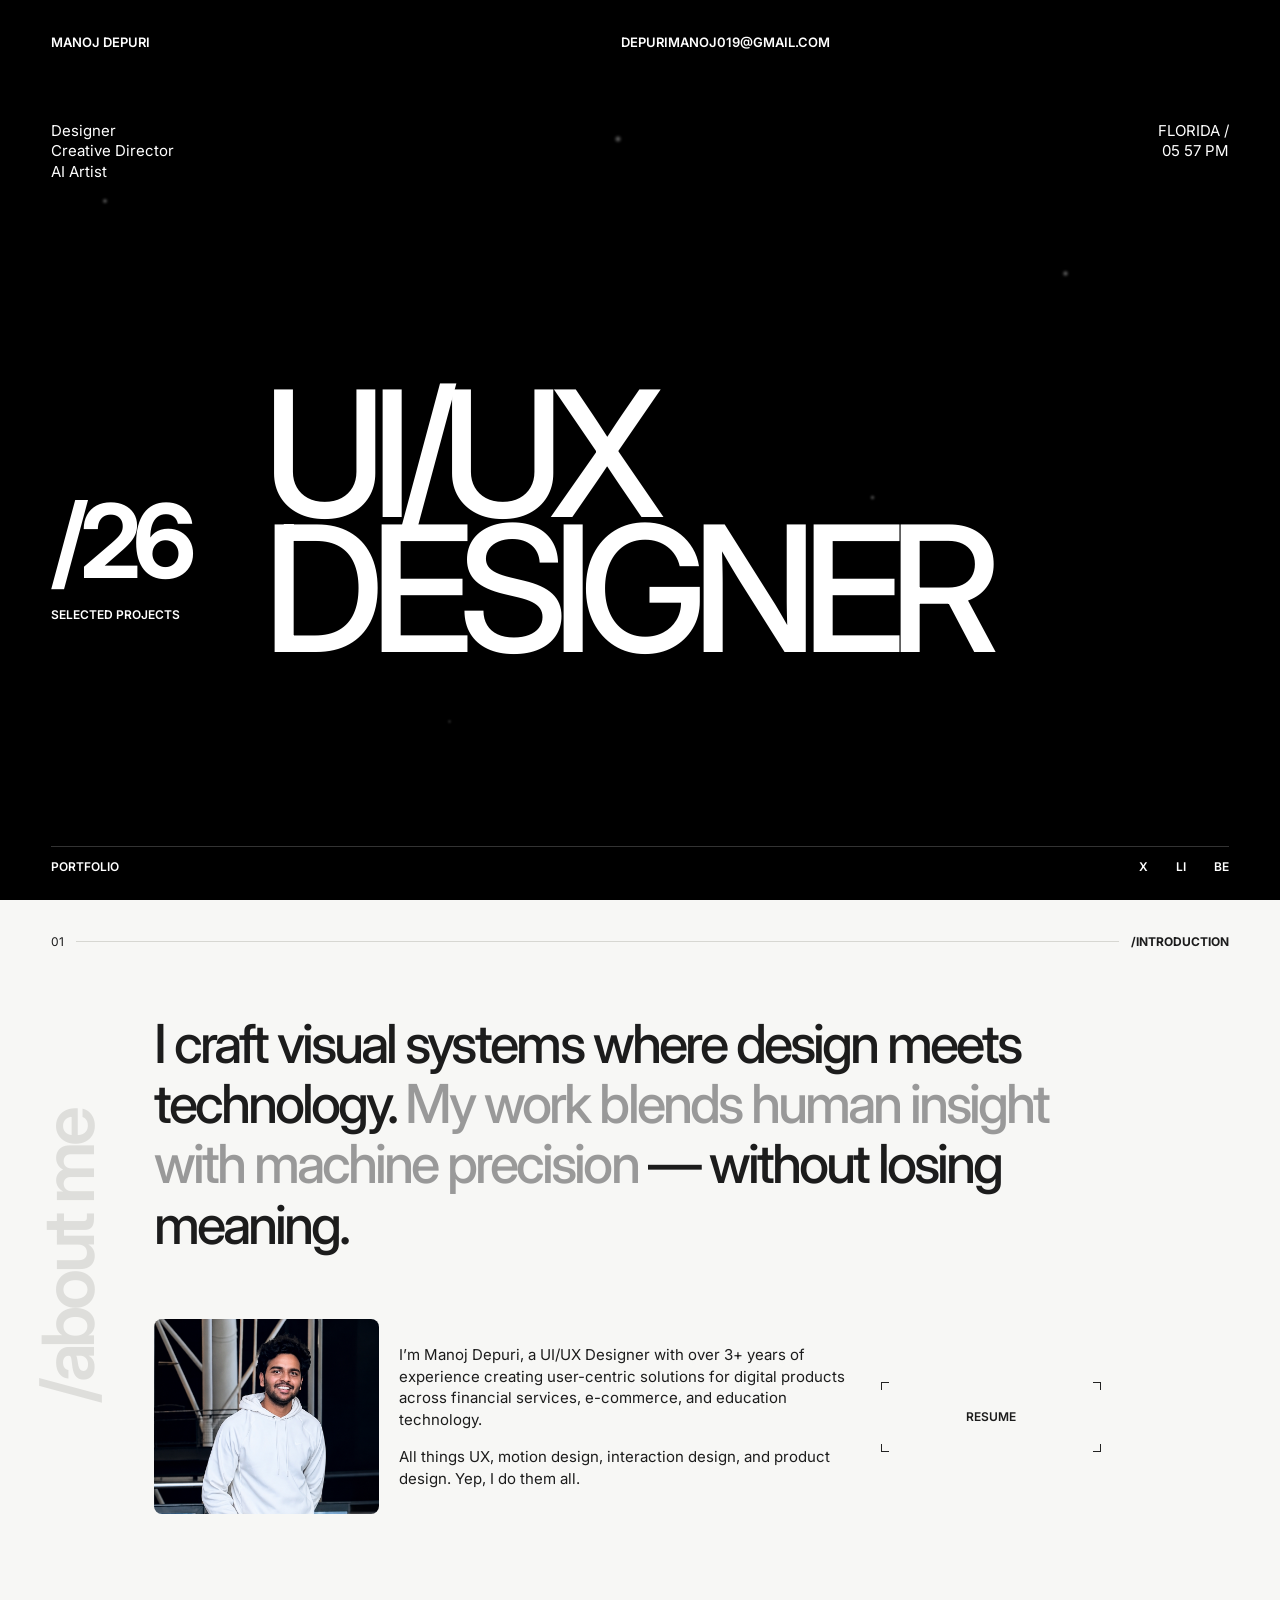
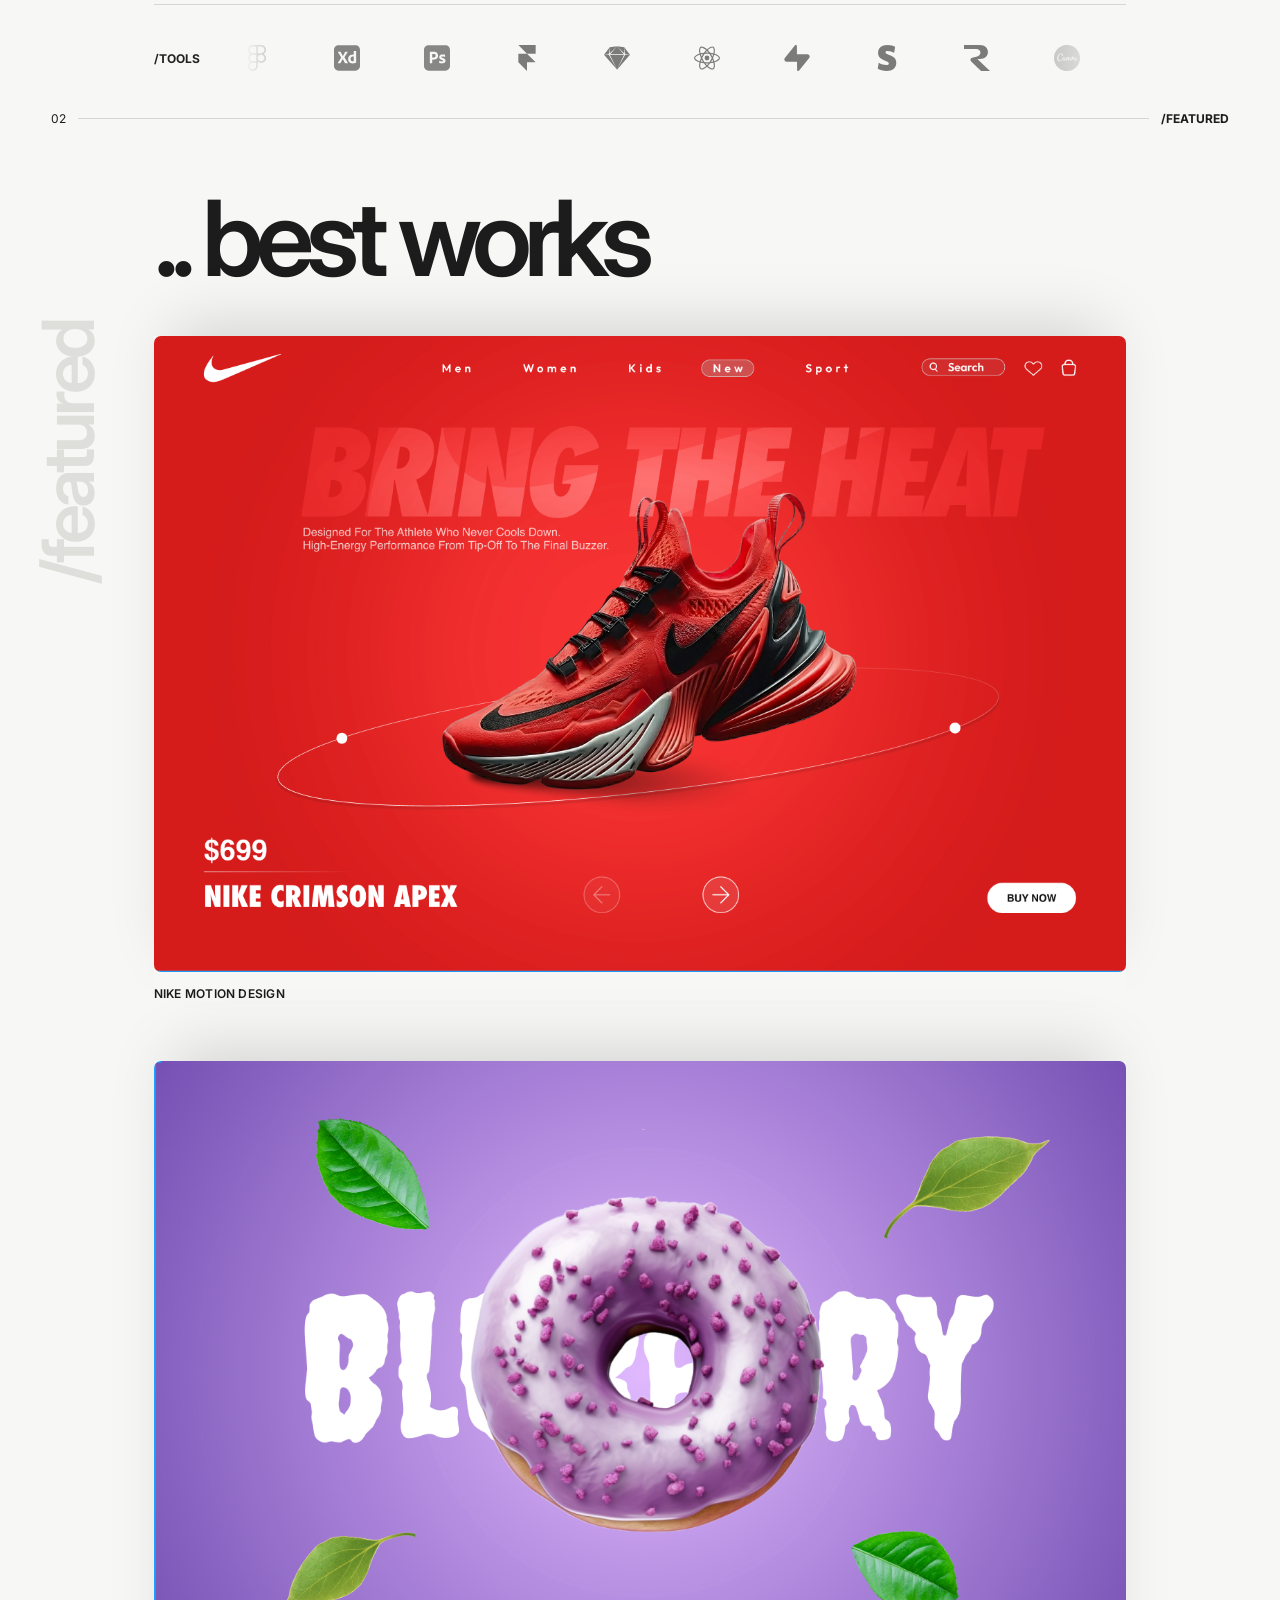
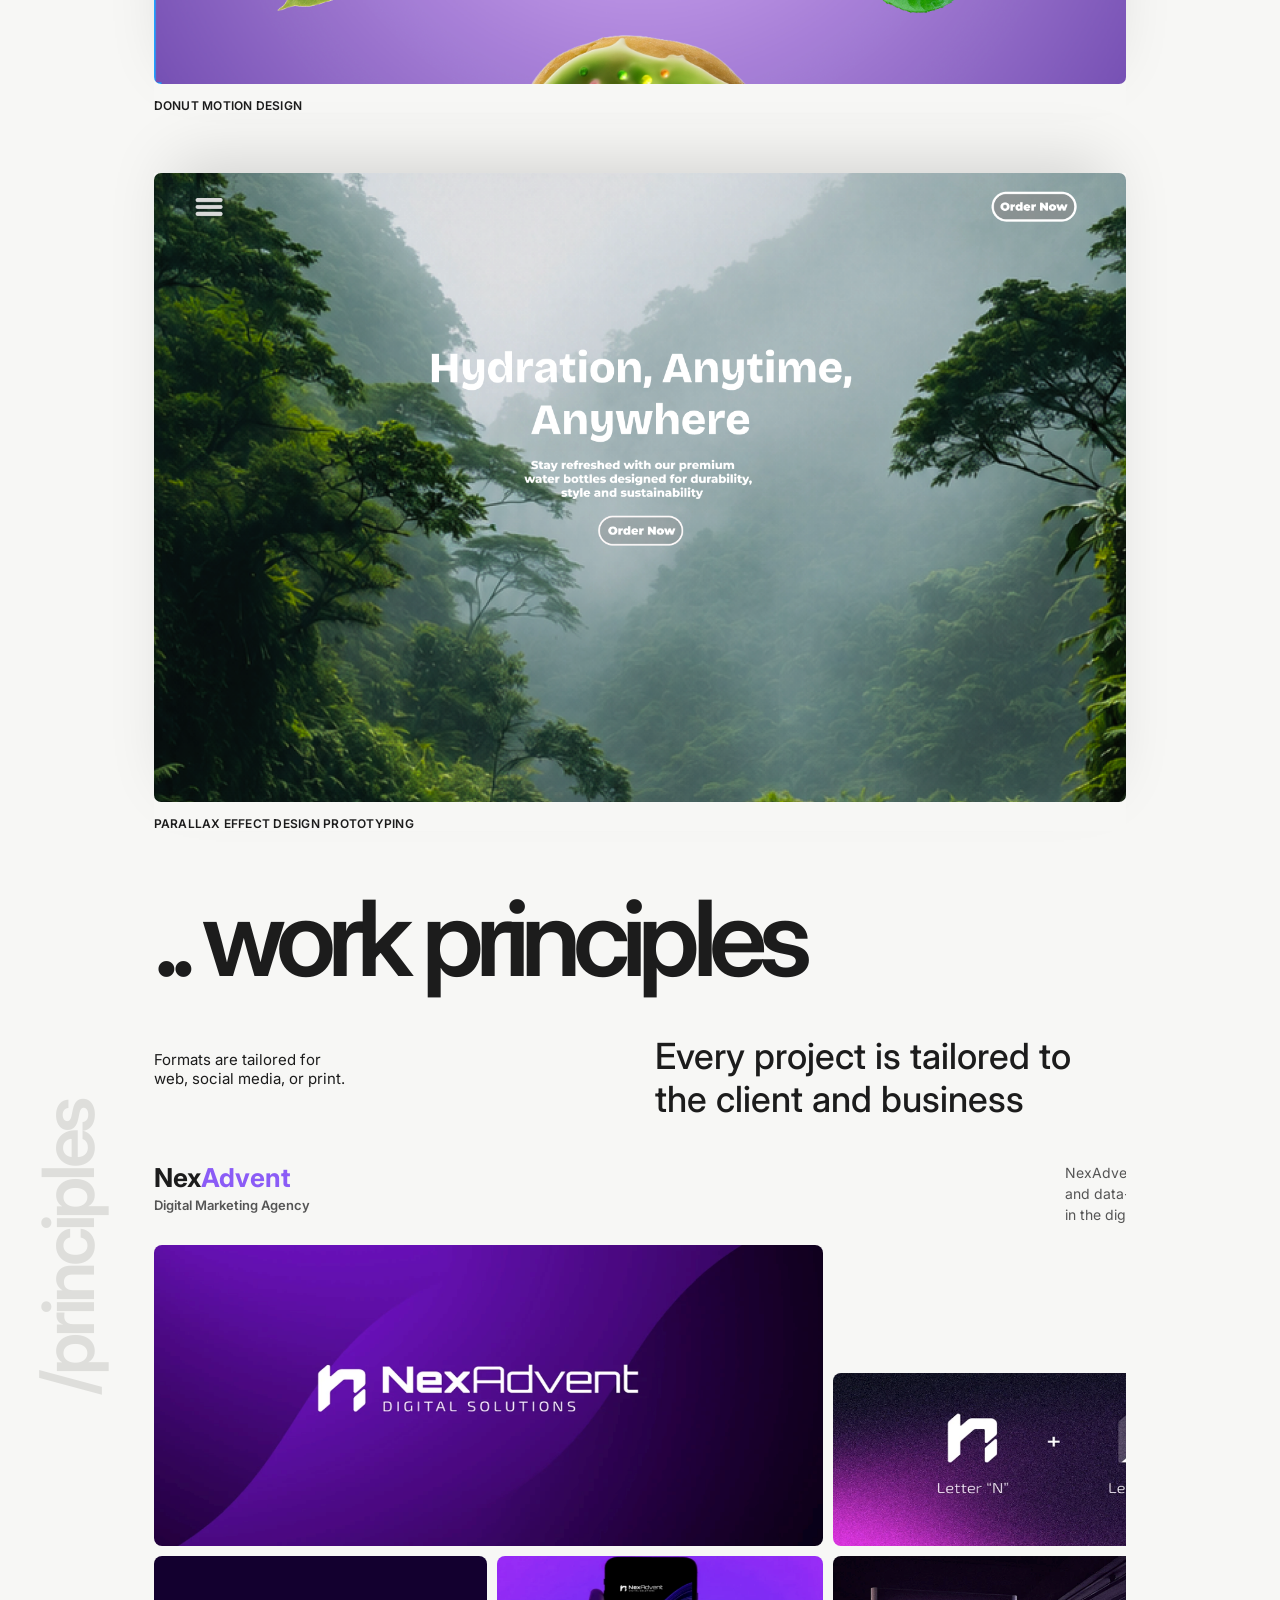
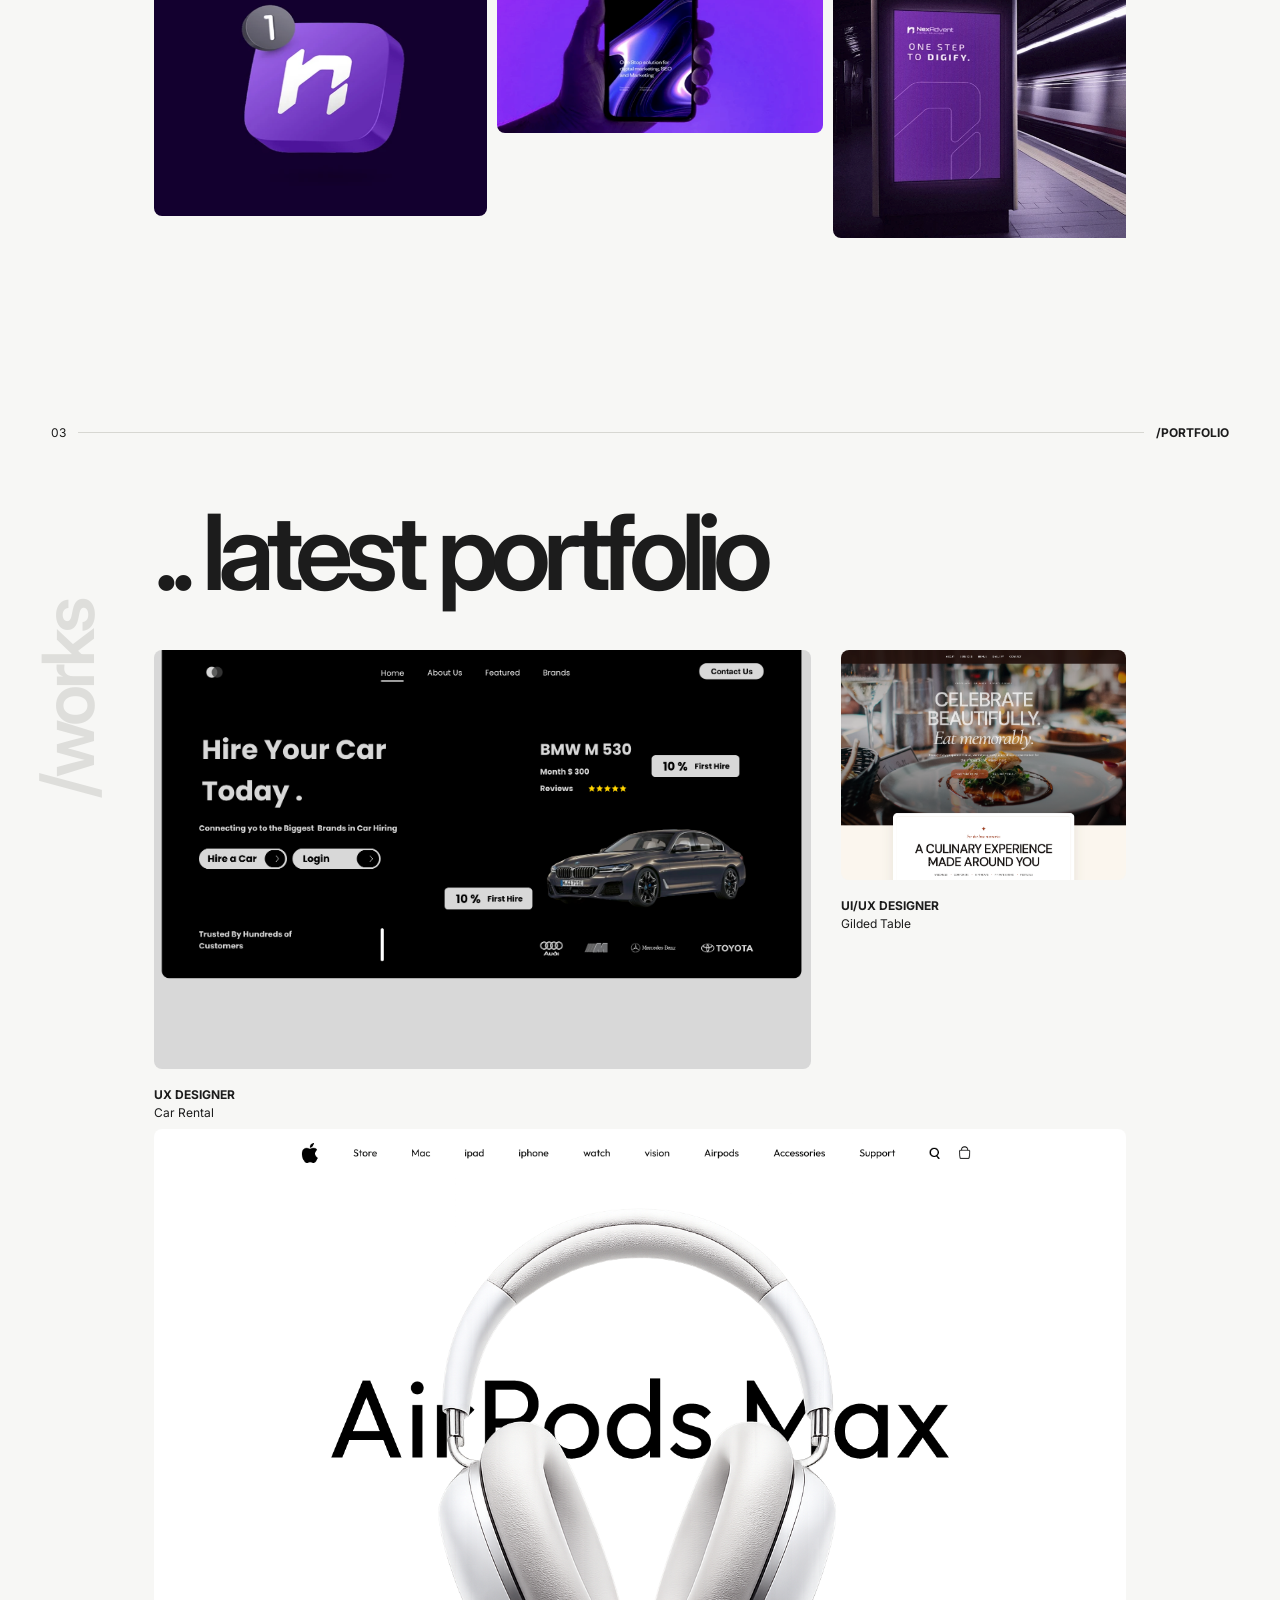
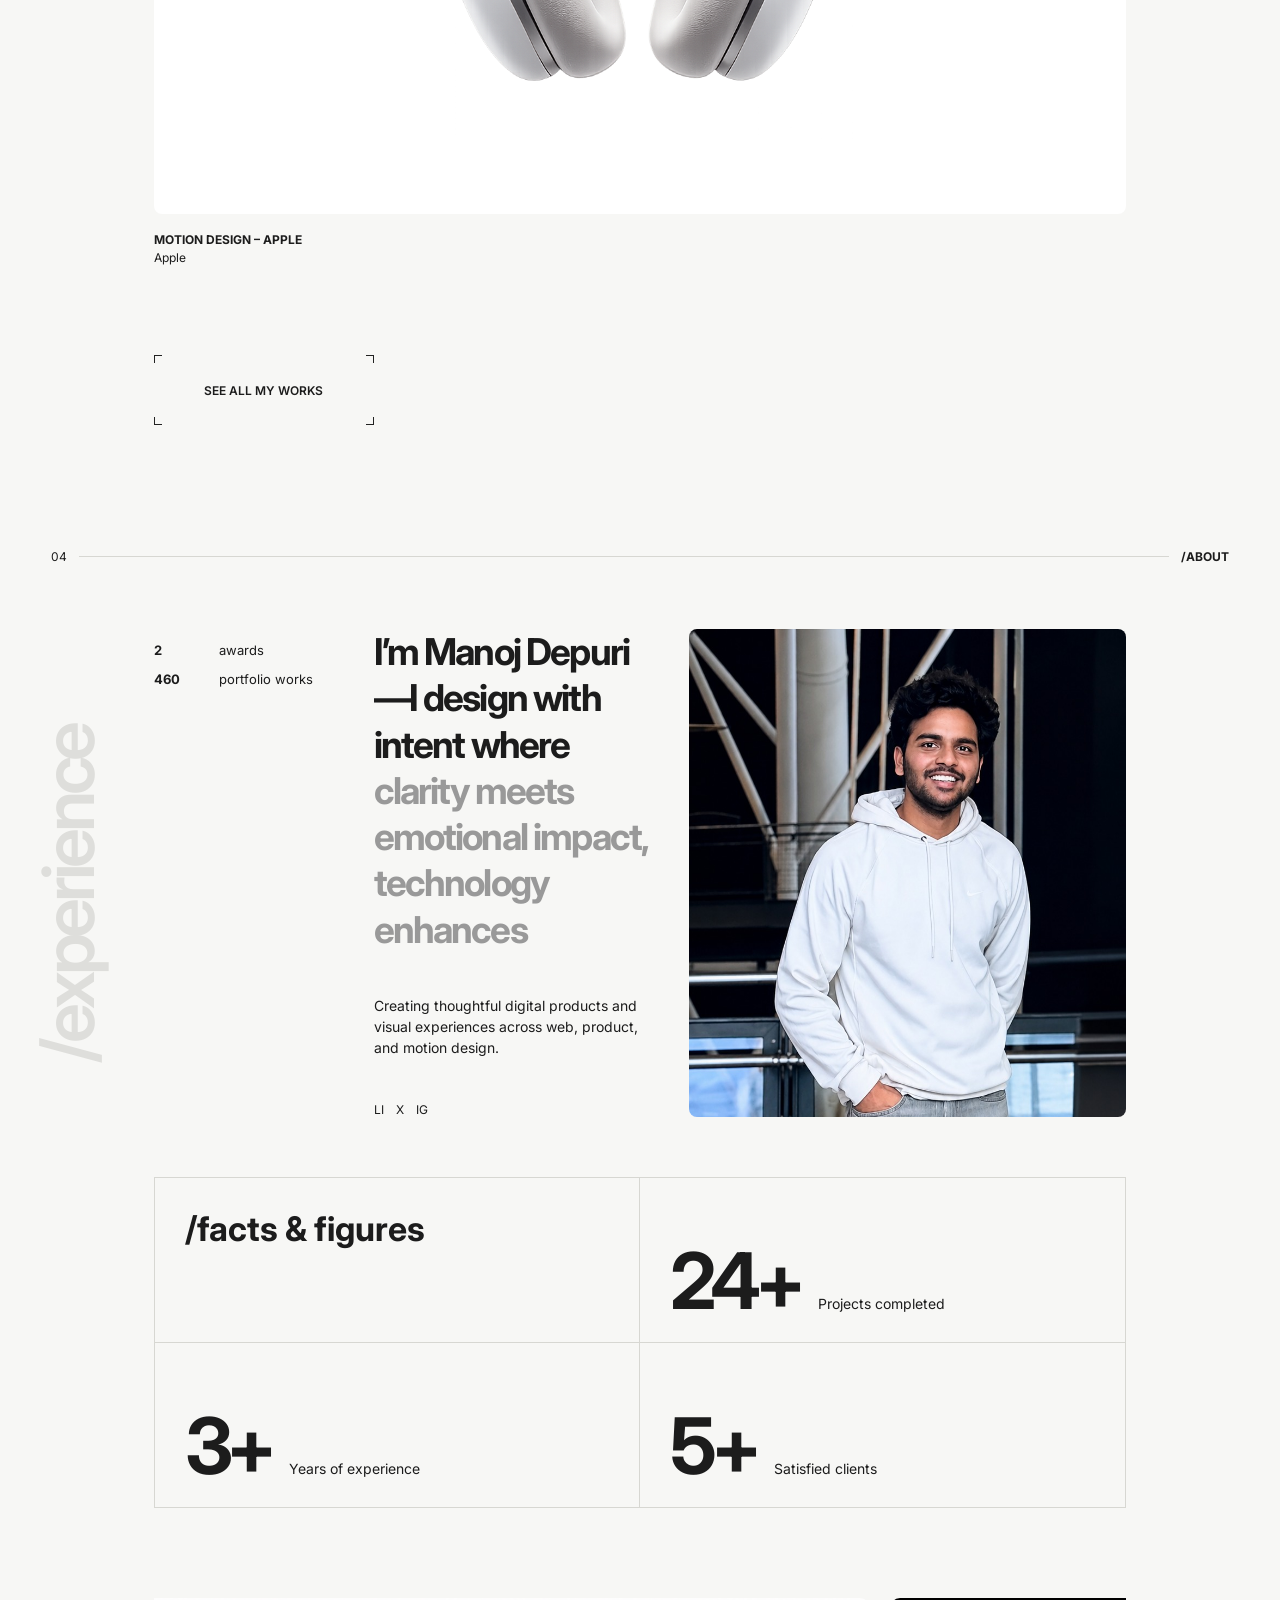
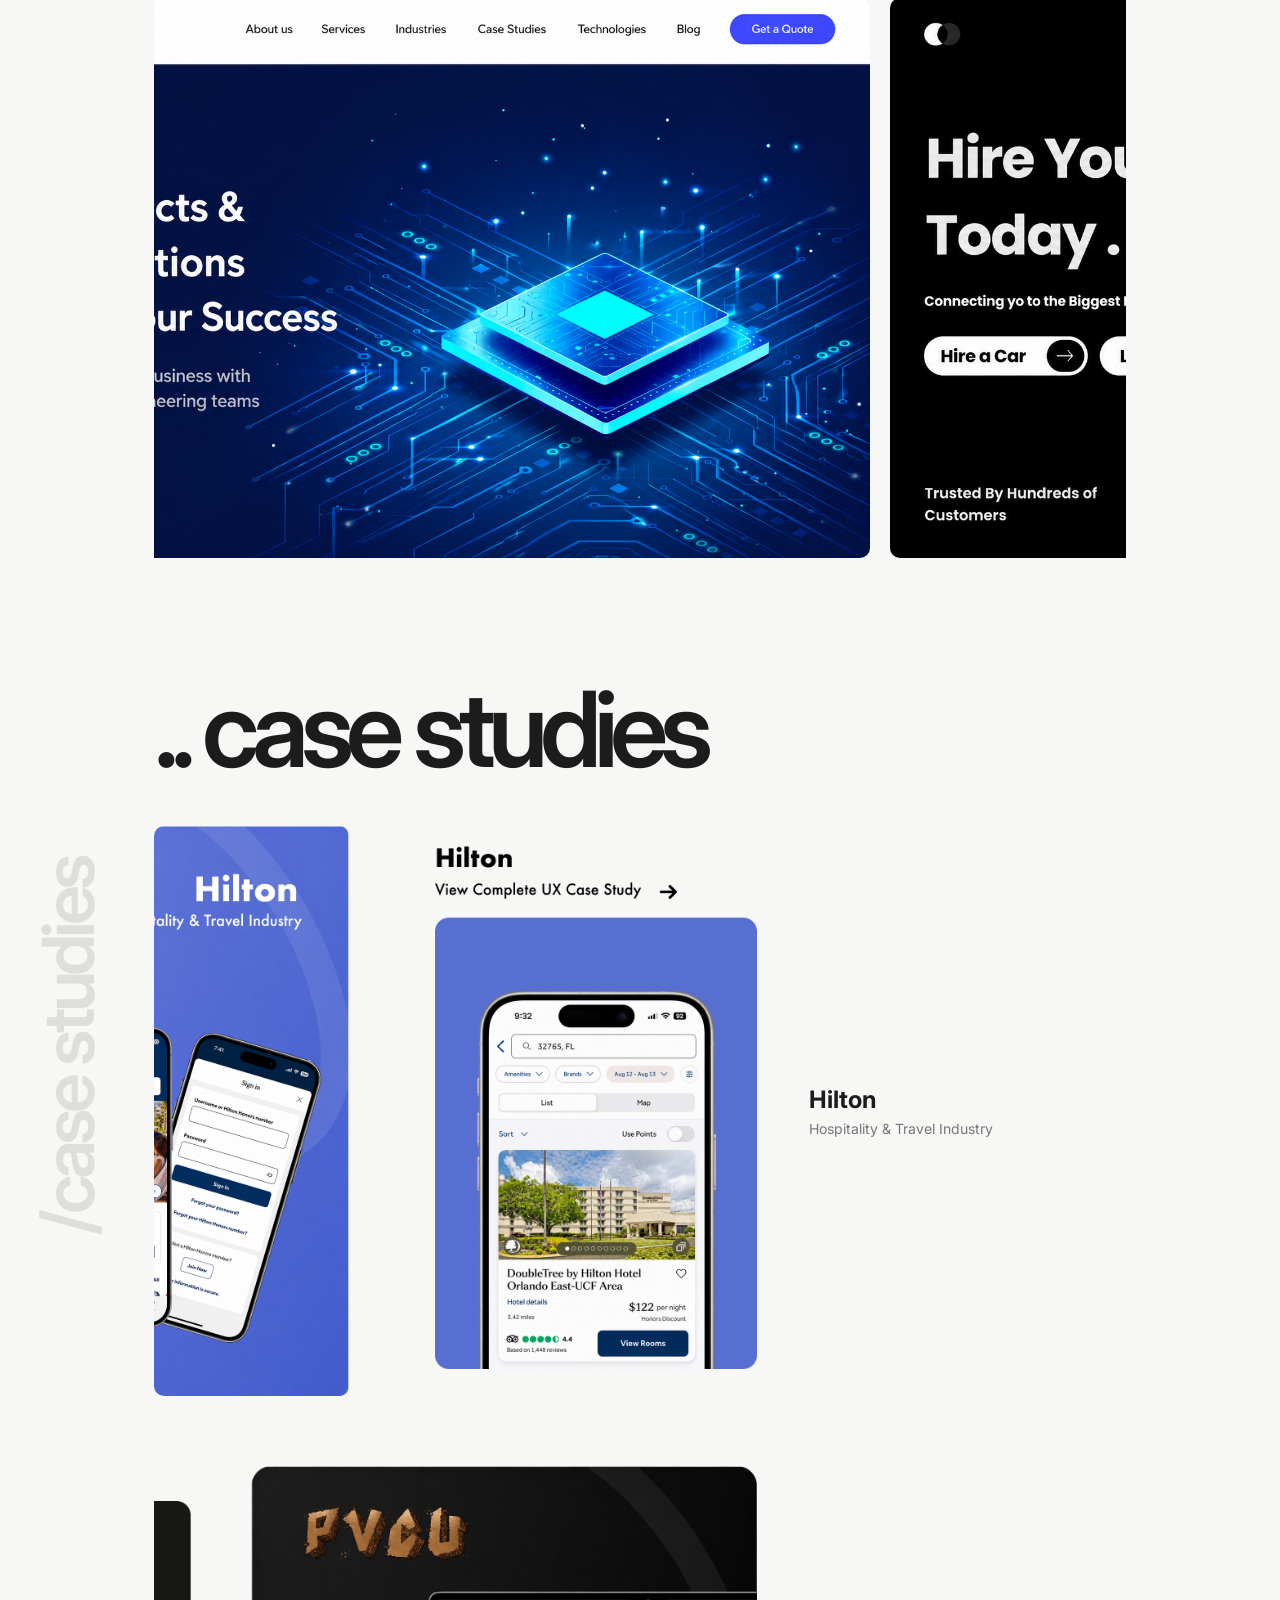
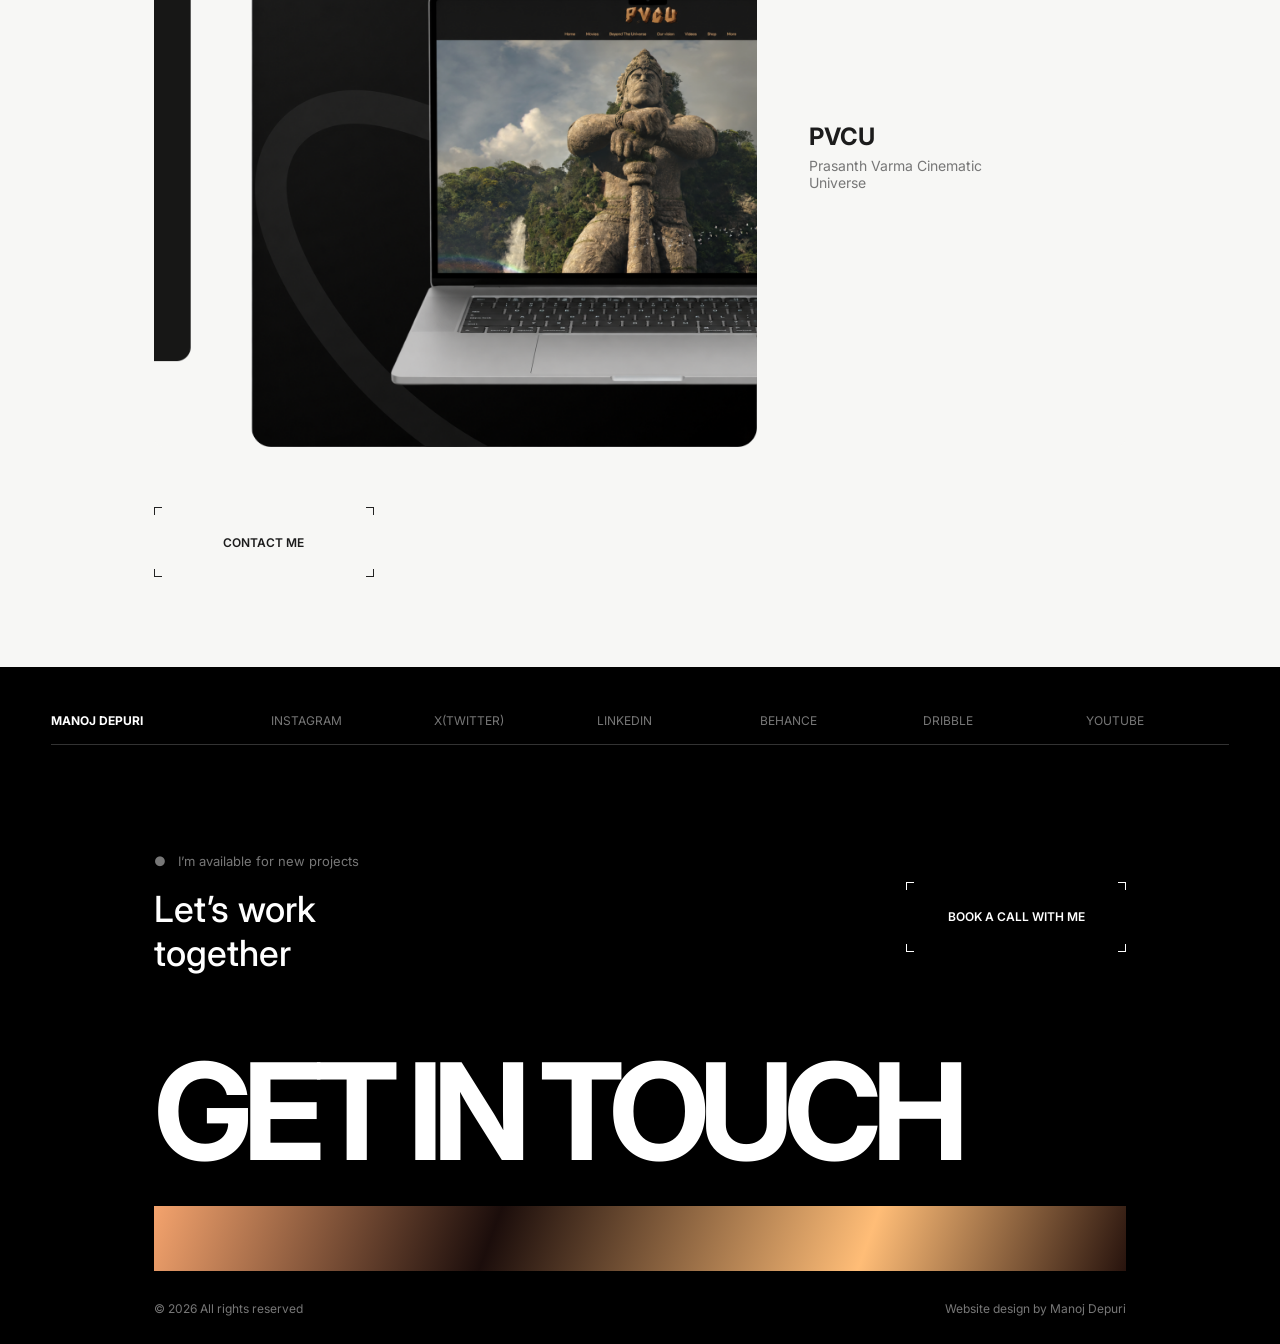
==== commit 760b1bcb: "add floating particle animation to hero section" ====
--- a/index.html
+++ b/index.html
@@ -12,6 +12,14 @@
 </head>
 <body>
   <header class="hero" id="top">
+    <div class="hero-particles" aria-hidden="true">
+      <span class="p p1"></span>
+      <span class="p p2"></span>
+      <span class="p p3"></span>
+      <span class="p p4"></span>
+      <span class="p p5"></span>
+      <span class="p p6"></span>
+    </div>
     <nav class="hero-nav shell">
       <a href="#top" class="brand">MANOJ DEPURI</a>
       <a href="mailto:depurimanoj019@gmail.com">DEPURIMANOJ019@GMAIL.COM</a>
--- a/style.css
+++ b/style.css
@@ -1,6 +1,6 @@
 
 :root{--black:#050505;--white:#f7f7f5;--text:#1c1c1c;--muted:#a2a2a2;--line:#d7d7d2;--shell:92%;--content:76%}
-*{box-sizing:border-box}html{scroll-behavior:smooth}body{margin:0;background:var(--white);color:var(--text);font-family:Inter,Arial,sans-serif}a{color:inherit;text-decoration:none}img{display:block;width:100%;height:100%;object-fit:cover}.shell{width:var(--shell);margin:auto;max-width:1760px}.content-shell{width:var(--content);margin:auto;max-width:1440px}.hero{height:100svh;min-height:680px;background:#000;color:#fff;display:grid;grid-template-rows:auto auto 1fr auto;padding:28px 0 26px}.hero-nav{display:grid;grid-template-columns:1fr 1fr auto;align-items:center;font-size:13px;font-weight:600}.menu-button{width:38px;height:28px;border:0;background:none;padding:0;display:flex;flex-direction:column;justify-content:center;gap:8px}.menu-button span{display:block;height:1px;background:#fff}.hero-meta{display:flex;justify-content:space-between;padding-top:50px;font-size:15px;line-height:1.35}.location{text-align:right}.hero-title{display:grid;grid-template-columns:18% 1fr;align-items:end}.edition{padding-bottom:33px}.edition strong{font-size:clamp(60px,8vw,120px);display:block;letter-spacing:-.08em}.edition span{font-size:12px;font-weight:600}.hero h1{font-size:clamp(92px,13.7vw,220px);line-height:.77;letter-spacing:-.087em;margin:0;font-weight:500}.hero-footer{display:flex;justify-content:space-between;border-top:1px solid #333;padding-top:12px;font-size:12px;font-weight:600}.hero-footer div{display:flex;gap:28px}.section{position:relative;padding:34px 0 90px;background:var(--white)}.intro{padding-bottom:0}.section-rule{display:flex;align-items:center;gap:12px;font-size:12px;margin-bottom:65px}.section-rule i{height:1px;flex:1;background:var(--line)}.section-rule b{font-size:12px}.side-label{position:absolute;left:2.5%;top:210px;color:#dededb;font-size:72px;font-weight:600;line-height:1;writing-mode:vertical-rl;transform:rotate(180deg);letter-spacing:-.06em}.intro-content h2{font-size:clamp(36px,4.2vw,64px);line-height:1.12;letter-spacing:-.055em;margin:0 0 64px;font-weight:500}.intro-content h2 em,.about-copy h2 em{font-style:normal;color:#999}.intro-info{display:grid;grid-template-columns:225px 1fr 245px;gap:20px;align-items:center}.intro-info img{aspect-ratio:1.15;border-radius:8px;object-position:top}.intro-copy{font-size:15px;line-height:1.45}.corner-button{position:relative;display:grid;place-items:center;width:220px;height:70px;font-size:12px;font-weight:600}.corner-button:before{content:"";position:absolute;inset:0;background:linear-gradient(#222,#222) left top/8px 1px no-repeat,linear-gradient(#222,#222) left top/1px 8px no-repeat,linear-gradient(#222,#222) right top/8px 1px no-repeat,linear-gradient(#222,#222) right top/1px 8px no-repeat,linear-gradient(#222,#222) left bottom/8px 1px no-repeat,linear-gradient(#222,#222) left bottom/1px 8px no-repeat,linear-gradient(#222,#222) right bottom/8px 1px no-repeat,linear-gradient(#222,#222) right bottom/1px 8px no-repeat}.worked-with{border-top:1px solid var(--line);margin-top:90px;padding:40px 0;display:flex;align-items:center;gap:44px;color:#999;overflow:hidden}.worked-with b{color:#222;font-size:12px;white-space:nowrap;flex-shrink:0}.logo-marquee{flex:1;overflow:hidden;-webkit-mask-image:linear-gradient(90deg,transparent,#000 8%,#000 92%,transparent);mask-image:linear-gradient(90deg,transparent,#000 8%,#000 92%,transparent)}.logo-track{display:flex;align-items:center;gap:64px;width:max-content;animation:scroll-logos 24s linear infinite}.logo-track img{height:26px;width:auto;object-fit:contain;filter:grayscale(1);opacity:.5;transition:opacity .3s,filter .3s}.logo-track img:hover{filter:none;opacity:1}@keyframes scroll-logos{from{transform:translateX(0)}to{transform:translateX(-50%)}}.featured{padding-bottom:0;padding-top:0}.massive-title{font-size:clamp(72px,8.2vw,132px);line-height:.9;letter-spacing:-.075em;margin:0 0 50px;font-weight:600}.featured-stack{display:flex;flex-direction:column;gap:60px}.featured-stack figure{margin:0;background:var(--white)}.featured-stack figure figcaption{font-size:12px;font-weight:600;margin-top:14px;letter-spacing:.02em}.featured-stack figure a{display:block;cursor:pointer;border-radius:7px;overflow:hidden}.featured-stack figure img{transition:transform .4s ease;object-fit:contain;height:auto}.featured-stack figure a:hover img{transform:scale(1.04)}.featured-stack figure img{aspect-ratio:auto}.project-caption{font-size:12px;font-weight:600;margin:18px 0 80px}.principles{padding-top:0}.principle-intro{display:grid;grid-template-columns:1fr 1fr;gap:30px;margin-bottom:42px}.principle-intro p{font-size:15px}.principle-intro h3{font-size:36px;line-height:1.18;margin:0;font-weight:500}.case-scroll{display:flex;gap:28px;overflow-x:auto;scroll-snap-type:x mandatory;padding-bottom:16px;scrollbar-width:thin;max-width:min(1374px,92vw)}.case-scroll::-webkit-scrollbar{height:6px}.case-scroll::-webkit-scrollbar-thumb{background:var(--line);border-radius:10px}.case-item{flex:0 0 auto;scroll-snap-align:start}.case-header{display:flex;justify-content:space-between;align-items:flex-start;gap:40px;margin-bottom:20px;flex-wrap:wrap}.case-title h3{font-size:26px;font-weight:700;margin:0 0 4px}.case-title h3 em{font-style:normal;color:#8b5cf6}.case-title h3 em.accent-orange{color:#e2571c}.case-title h3 em.accent-yellow{color:#ffe800}.case-board.case-board-3{display:flex;flex-direction:column;gap:10px}.cb3-top{display:flex;gap:10px}.cb3-col{display:flex;flex-direction:column;gap:10px}.case-board-3 .cb3-icons{width:336px;height:125px;background:#ffe800}.case-board-3 .cb3-equipment{width:336px;height:261px}.case-board-3 .cb3-pump{width:335px;height:193px}.case-board-3 .cb3-hardhat{width:334px;height:189px}.case-board-3 .cb3-wordmark{width:686px;height:394px;background:#000}.case-board-3 .cb3-browser{width:1373px;height:202px}.case-title p{font-size:13px;font-weight:600;margin:0;color:#555}.case-desc{font-size:14px;line-height:1.5;color:#555;max-width:420px;margin:0}.case-board{display:grid;grid-template-columns:repeat(4,1fr);grid-template-rows:auto auto;gap:10px;align-items:start}.case-board.case-board-2{display:flex;gap:10px;align-items:flex-start}.case-board-2 .cb2-logo{width:326px;height:433px;flex-shrink:0}.cb2-stack{display:flex;flex-direction:column;gap:10px}.cb2-row{display:flex;gap:10px}.case-board-2 .cb2-icons{width:731px;height:341px}.case-board-2 .cb2-side{width:263px;height:202px}.case-board-2 .cb2-apron{width:303px;height:268px}.case-board-2 .cb2-wide{width:697px;height:261px}.case-board figure{margin:0;border-radius:8px;overflow:hidden;background:#f2f2ee}.case-board{grid-template-columns:333px 326px 317px 325px}.case-board .cb-logo{grid-column:1/3;grid-row:1;height:301px}.case-board .cb-icons{grid-column:3/5;grid-row:1;height:173px;align-self:end}.case-board .cb-phone{grid-column:1;grid-row:2;height:260px;background:#fff}.case-board .cb-subway{grid-column:2;grid-row:2;height:177px}.case-board .cb-badge{grid-column:3;grid-row:2;height:282px}.case-board .cb-swatch{grid-column:4;grid-row:2;height:184px}.portfolio-layout{display:grid;grid-template-columns:2.3fr 1fr;gap:60px 30px}.project img{border-radius:8px;object-fit:cover}.project h3{font-size:12px;margin:18px 0 3px}.project p{font-size:12px;margin:0}.project-main img{aspect-ratio:1918/1075}.project-small img{height:230px}.project-wide{grid-column:1/-1}.project-wide img{aspect-ratio:1420/1000;object-fit:contain;background:#fff}.project-medium{grid-column:2}.project-medium img{aspect-ratio:1.55}.all-work{margin-top:90px}.about-top{display:grid;grid-template-columns:190px 1fr 45%;gap:30px;align-items:start}.mini-stats p{display:grid;grid-template-columns:65px 1fr;font-size:13px}.about-copy h2{font-size:37px;line-height:1.25;letter-spacing:-.05em;margin:0}.about-copy p{font-size:14px;line-height:1.5;margin-top:42px}.social-mini{font-size:12px;margin-top:44px}.about-top>img{aspect-ratio:1.28;border-radius:8px;object-position:top}.facts{display:grid;grid-template-columns:1fr 1fr;margin-top:60px;border-top:1px solid var(--line);border-left:1px solid var(--line)}.facts>*{min-height:165px;border-right:1px solid var(--line);border-bottom:1px solid var(--line);padding:30px}.facts h2{font-size:34px;margin:0}.facts div{display:flex;align-items:end;gap:18px}.facts strong{font-size:78px;line-height:.8;letter-spacing:-.08em}.facts span{font-size:14px}.experience-images{display:grid;grid-template-columns:1fr 1fr;gap:10px;margin-top:90px}.experience-images img{aspect-ratio:1.45;border-radius:8px}.services .massive-title{margin-bottom:55px}.service-row{display:grid;grid-template-columns:1fr 1fr;gap:40px;padding:0 0 80px;margin-bottom:65px;border-bottom:1px solid var(--line)}.service-row h3{font-size:38px;margin:0 0 22px;letter-spacing:-.05em}.service-row p{font-size:14px;line-height:1.45;max-width:470px}.service-projects{display:grid;grid-template-columns:1fr 1fr;gap:10px}.service-projects figure{margin:0}.service-projects img{aspect-ratio:1.25;border-radius:8px}.service-projects figcaption{font-size:12px;font-weight:600;line-height:1.3;margin-top:14px}.service-projects figcaption span{font-weight:400}.footer{background:#000;color:#fff;padding:46px 0 28px}.footer-links{display:grid;grid-template-columns:1.4fr repeat(6,1fr);gap:20px;border-bottom:1px solid #333;padding-bottom:16px;font-size:12px;color:#777}.footer-links b{color:#fff}.footer-inner{padding-top:95px}.footer-top{display:flex;justify-content:space-between;align-items:center}.footer-top p{font-size:13px;color:#777}.footer-top h2{font-size:36px;font-weight:500;margin:18px 0}.corner-button.inverse:before{background:linear-gradient(#fff,#fff) left top/8px 1px no-repeat,linear-gradient(#fff,#fff) left top/1px 8px no-repeat,linear-gradient(#fff,#fff) right top/8px 1px no-repeat,linear-gradient(#fff,#fff) right top/1px 8px no-repeat,linear-gradient(#fff,#fff) left bottom/8px 1px no-repeat,linear-gradient(#fff,#fff) left bottom/1px 8px no-repeat,linear-gradient(#fff,#fff) right bottom/8px 1px no-repeat,linear-gradient(#fff,#fff) right bottom/1px 8px no-repeat}.footer h3{font-size:clamp(76px,10.5vw,170px);line-height:.8;letter-spacing:-.075em;margin:65px 0 40px}.footer-image{height:65px;background:linear-gradient(110deg,#f4a36d,#1b0d0b 35%,#ffbd77 73%,#27130d);margin-bottom:30px}.footer-bottom{display:flex;justify-content:space-between;color:#777;font-size:12px}.reveal{opacity:0;transform:translateY(30px);transition:.8s ease}.reveal.show{opacity:1;transform:none}
+*{box-sizing:border-box}html{scroll-behavior:smooth}body{margin:0;background:var(--white);color:var(--text);font-family:Inter,Arial,sans-serif}a{color:inherit;text-decoration:none}img{display:block;width:100%;height:100%;object-fit:cover}.shell{width:var(--shell);margin:auto;max-width:1760px}.content-shell{width:var(--content);margin:auto;max-width:1440px}.hero{height:100svh;min-height:680px;background:#000;color:#fff;display:grid;grid-template-rows:auto auto 1fr auto;padding:28px 0 26px;position:relative;overflow:hidden}.hero>*:not(.hero-particles){position:relative;z-index:2}.hero-nav{display:grid;grid-template-columns:1fr 1fr auto;align-items:center;font-size:13px;font-weight:600}.menu-button{width:38px;height:28px;border:0;background:none;padding:0;display:flex;flex-direction:column;justify-content:center;gap:8px}.menu-button span{display:block;height:1px;background:#fff}.hero-meta{display:flex;justify-content:space-between;padding-top:50px;font-size:15px;line-height:1.35}.location{text-align:right}.hero-title{display:grid;grid-template-columns:18% 1fr;align-items:end}.edition{padding-bottom:33px}.edition strong{font-size:clamp(60px,8vw,120px);display:block;letter-spacing:-.08em}.edition span{font-size:12px;font-weight:600}.hero h1{font-size:clamp(92px,13.7vw,220px);line-height:.77;letter-spacing:-.087em;margin:0;font-weight:500}.hero-footer{display:flex;justify-content:space-between;border-top:1px solid #333;padding-top:12px;font-size:12px;font-weight:600}.hero-footer div{display:flex;gap:28px}.section{position:relative;padding:34px 0 90px;background:var(--white)}.intro{padding-bottom:0}.section-rule{display:flex;align-items:center;gap:12px;font-size:12px;margin-bottom:65px}.section-rule i{height:1px;flex:1;background:var(--line)}.section-rule b{font-size:12px}.side-label{position:absolute;left:2.5%;top:210px;color:#dededb;font-size:72px;font-weight:600;line-height:1;writing-mode:vertical-rl;transform:rotate(180deg);letter-spacing:-.06em}.intro-content h2{font-size:clamp(36px,4.2vw,64px);line-height:1.12;letter-spacing:-.055em;margin:0 0 64px;font-weight:500}.intro-content h2 em,.about-copy h2 em{font-style:normal;color:#999}.intro-info{display:grid;grid-template-columns:225px 1fr 245px;gap:20px;align-items:center}.intro-info img{aspect-ratio:1.15;border-radius:8px;object-position:top}.intro-copy{font-size:15px;line-height:1.45}.corner-button{position:relative;display:grid;place-items:center;width:220px;height:70px;font-size:12px;font-weight:600}.corner-button:before{content:"";position:absolute;inset:0;background:linear-gradient(#222,#222) left top/8px 1px no-repeat,linear-gradient(#222,#222) left top/1px 8px no-repeat,linear-gradient(#222,#222) right top/8px 1px no-repeat,linear-gradient(#222,#222) right top/1px 8px no-repeat,linear-gradient(#222,#222) left bottom/8px 1px no-repeat,linear-gradient(#222,#222) left bottom/1px 8px no-repeat,linear-gradient(#222,#222) right bottom/8px 1px no-repeat,linear-gradient(#222,#222) right bottom/1px 8px no-repeat}.worked-with{border-top:1px solid var(--line);margin-top:90px;padding:40px 0;display:flex;align-items:center;gap:44px;color:#999;overflow:hidden}.worked-with b{color:#222;font-size:12px;white-space:nowrap;flex-shrink:0}.logo-marquee{flex:1;overflow:hidden;-webkit-mask-image:linear-gradient(90deg,transparent,#000 8%,#000 92%,transparent);mask-image:linear-gradient(90deg,transparent,#000 8%,#000 92%,transparent)}.logo-track{display:flex;align-items:center;gap:64px;width:max-content;animation:scroll-logos 24s linear infinite}.logo-track img{height:26px;width:auto;object-fit:contain;filter:grayscale(1);opacity:.5;transition:opacity .3s,filter .3s}.logo-track img:hover{filter:none;opacity:1}@keyframes scroll-logos{from{transform:translateX(0)}to{transform:translateX(-50%)}}.featured{padding-bottom:0;padding-top:0}.massive-title{font-size:clamp(72px,8.2vw,132px);line-height:.9;letter-spacing:-.075em;margin:0 0 50px;font-weight:600}.featured-stack{display:block}.featured-stack figure{margin:0 0 60px;position:sticky;top:100px;background:var(--white);box-shadow:0 -30px 60px -20px rgba(0,0,0,.15)}.featured-stack figure figcaption{font-size:12px;font-weight:600;margin-top:14px;letter-spacing:.02em}.featured-stack figure a{display:block;cursor:pointer;border-radius:7px;overflow:hidden}.featured-stack figure img{transition:transform .4s ease;object-fit:contain;height:auto}.featured-stack figure a:hover img{transform:scale(1.04)}.featured-stack figure img{aspect-ratio:auto}.project-caption{font-size:12px;font-weight:600;margin:18px 0 80px}.principles{padding-top:0}.principle-intro{display:grid;grid-template-columns:1fr 1fr;gap:30px;margin-bottom:42px}.principle-intro p{font-size:15px}.principle-intro h3{font-size:36px;line-height:1.18;margin:0;font-weight:500}.case-scroll{display:flex;gap:28px;overflow-x:auto;scroll-snap-type:x mandatory;padding-bottom:16px;scrollbar-width:thin;max-width:min(1374px,92vw)}.case-scroll::-webkit-scrollbar{height:6px}.case-scroll::-webkit-scrollbar-thumb{background:var(--line);border-radius:10px}.case-item{flex:0 0 auto;scroll-snap-align:start}.case-header{display:flex;justify-content:space-between;align-items:flex-start;gap:40px;margin-bottom:20px;flex-wrap:wrap}.case-title h3{font-size:26px;font-weight:700;margin:0 0 4px}.case-title h3 em{font-style:normal;color:#8b5cf6}.case-title h3 em.accent-orange{color:#e2571c}.case-title h3 em.accent-yellow{color:#ffe800}.case-board.case-board-3{display:flex;flex-direction:column;gap:10px}.cb3-top{display:flex;gap:10px}.cb3-col{display:flex;flex-direction:column;gap:10px}.case-board-3 .cb3-icons{width:336px;height:125px;background:#ffe800}.case-board-3 .cb3-equipment{width:336px;height:261px}.case-board-3 .cb3-pump{width:335px;height:193px}.case-board-3 .cb3-hardhat{width:334px;height:189px}.case-board-3 .cb3-wordmark{width:686px;height:394px;background:#000}.case-board-3 .cb3-browser{width:1373px;height:202px}.case-title p{font-size:13px;font-weight:600;margin:0;color:#555}.case-desc{font-size:14px;line-height:1.5;color:#555;max-width:420px;margin:0}.case-board{display:grid;grid-template-columns:repeat(4,1fr);grid-template-rows:auto auto;gap:10px;align-items:start}.case-board.case-board-2{display:flex;gap:10px;align-items:flex-start}.case-board-2 .cb2-logo{width:326px;height:433px;flex-shrink:0}.cb2-stack{display:flex;flex-direction:column;gap:10px}.cb2-row{display:flex;gap:10px}.case-board-2 .cb2-icons{width:731px;height:341px}.case-board-2 .cb2-side{width:263px;height:202px}.case-board-2 .cb2-apron{width:303px;height:268px}.case-board-2 .cb2-wide{width:697px;height:261px}.case-board figure{margin:0;border-radius:8px;overflow:hidden;background:#f2f2ee}.case-board{grid-template-columns:333px 326px 317px 325px}.case-board .cb-logo{grid-column:1/3;grid-row:1;height:301px}.case-board .cb-icons{grid-column:3/5;grid-row:1;height:173px;align-self:end}.case-board .cb-phone{grid-column:1;grid-row:2;height:260px;background:#fff}.case-board .cb-subway{grid-column:2;grid-row:2;height:177px}.case-board .cb-badge{grid-column:3;grid-row:2;height:282px}.case-board .cb-swatch{grid-column:4;grid-row:2;height:184px}.portfolio-layout{display:grid;grid-template-columns:2.3fr 1fr;gap:60px 30px}.project img{border-radius:8px;object-fit:cover}.project h3{font-size:12px;margin:18px 0 3px}.project p{font-size:12px;margin:0}.project-main img{aspect-ratio:1918/1075}.project-small img{height:230px}.project-wide{grid-column:1/-1}.project-wide img{aspect-ratio:1420/1000;object-fit:contain;background:#fff}.project-medium{grid-column:2}.project-medium img{aspect-ratio:1.55}.all-work{margin-top:90px}.about-top{display:grid;grid-template-columns:190px 1fr 45%;gap:30px;align-items:start}.mini-stats p{display:grid;grid-template-columns:65px 1fr;font-size:13px}.about-copy h2{font-size:37px;line-height:1.25;letter-spacing:-.05em;margin:0}.about-copy p{font-size:14px;line-height:1.5;margin-top:42px}.social-mini{font-size:12px;margin-top:44px}.about-top>img{aspect-ratio:1.28;border-radius:8px;object-position:top}.facts{display:grid;grid-template-columns:1fr 1fr;margin-top:60px;border-top:1px solid var(--line);border-left:1px solid var(--line)}.facts>*{min-height:165px;border-right:1px solid var(--line);border-bottom:1px solid var(--line);padding:30px}.facts h2{font-size:34px;margin:0}.facts div{display:flex;align-items:end;gap:18px}.facts strong{font-size:78px;line-height:.8;letter-spacing:-.08em}.facts span{font-size:14px}.experience-images{display:grid;grid-template-columns:1fr 1fr;gap:10px;margin-top:90px}.experience-images img{aspect-ratio:1.45;border-radius:8px}.services .massive-title{margin-bottom:55px}.service-row{display:grid;grid-template-columns:1fr 1fr;gap:40px;padding:0 0 80px;margin-bottom:65px;border-bottom:1px solid var(--line)}.service-row h3{font-size:38px;margin:0 0 22px;letter-spacing:-.05em}.service-row p{font-size:14px;line-height:1.45;max-width:470px}.service-projects{display:grid;grid-template-columns:1fr 1fr;gap:10px}.service-projects figure{margin:0}.service-projects img{aspect-ratio:1.25;border-radius:8px}.service-projects figcaption{font-size:12px;font-weight:600;line-height:1.3;margin-top:14px}.service-projects figcaption span{font-weight:400}.footer{background:#000;color:#fff;padding:46px 0 28px}.footer-links{display:grid;grid-template-columns:1.4fr repeat(6,1fr);gap:20px;border-bottom:1px solid #333;padding-bottom:16px;font-size:12px;color:#777}.footer-links b{color:#fff}.footer-inner{padding-top:95px}.footer-top{display:flex;justify-content:space-between;align-items:center}.footer-top p{font-size:13px;color:#777}.footer-top h2{font-size:36px;font-weight:500;margin:18px 0}.corner-button.inverse:before{background:linear-gradient(#fff,#fff) left top/8px 1px no-repeat,linear-gradient(#fff,#fff) left top/1px 8px no-repeat,linear-gradient(#fff,#fff) right top/8px 1px no-repeat,linear-gradient(#fff,#fff) right top/1px 8px no-repeat,linear-gradient(#fff,#fff) left bottom/8px 1px no-repeat,linear-gradient(#fff,#fff) left bottom/1px 8px no-repeat,linear-gradient(#fff,#fff) right bottom/8px 1px no-repeat,linear-gradient(#fff,#fff) right bottom/1px 8px no-repeat}.footer h3{font-size:clamp(76px,10.5vw,170px);line-height:.8;letter-spacing:-.075em;margin:65px 0 40px}.footer-image{height:65px;background:linear-gradient(110deg,#f4a36d,#1b0d0b 35%,#ffbd77 73%,#27130d);margin-bottom:30px}.footer-bottom{display:flex;justify-content:space-between;color:#777;font-size:12px}.reveal{opacity:0;transform:translateY(30px);transition:.8s ease}.reveal.show{opacity:1;transform:none}
 @media(max-width:900px){:root{--shell:92%;--content:86%}.hero{min-height:620px}.hero-nav{grid-template-columns:1fr auto}.hero-nav>a:nth-child(2){display:none}.hero-title{grid-template-columns:1fr}.edition{display:none}.hero h1{font-size:17vw}.side-label{display:none}.section-rule{margin-bottom:45px}.intro-info{grid-template-columns:160px 1fr}.intro-info .corner-button{grid-column:2}.worked-with{gap:22px}.portfolio-layout{grid-template-columns:1fr 1fr}.project-wide{grid-column:1/-1}.about-top{grid-template-columns:1fr 1fr}.mini-stats{display:none}.about-top>img{grid-column:2}.facts{grid-template-columns:1fr 1fr}.service-row{grid-template-columns:1fr}.footer-links{grid-template-columns:repeat(3,1fr)}.footer-top{align-items:flex-end}}
 @media(max-width:620px){:root{--content:90%}.hero-nav,.hero-meta,.hero-footer{font-size:10px}.hero-title{align-items:center}.hero h1{font-size:20vw}.section{padding-bottom:65px}.massive-title{font-size:17vw}.intro-content h2{font-size:9vw}.intro-info{grid-template-columns:1fr}.intro-info img{width:65%}.intro-info .corner-button{grid-column:auto}.worked-with{overflow:hidden}.principle-intro{grid-template-columns:1fr}.principle-intro h3{font-size:28px}.case-scroll{max-width:92vw}.case-item{width:92vw}.case-board{grid-template-columns:1fr}.case-header{flex-direction:column;gap:14px}.case-board .cb-logo{grid-column:1;height:auto;aspect-ratio:678/301}.case-board .cb-icons{grid-column:1;height:auto;aspect-ratio:676/173;align-self:auto}.case-board .cb-phone{grid-column:1;height:auto;aspect-ratio:333/260}.case-board .cb-subway{grid-column:1;height:auto;aspect-ratio:326/177}.case-board .cb-badge{grid-column:1;height:auto;aspect-ratio:317/282}.case-board .cb-swatch{grid-column:1;height:auto;aspect-ratio:325/184}.cb3-top{flex-direction:column}.case-board-3 .cb3-icons{width:100%;height:auto;aspect-ratio:336/125}.case-board-3 .cb3-equipment{width:100%;height:auto;aspect-ratio:336/261}.case-board-3 .cb3-pump{width:100%;height:auto;aspect-ratio:335/193}.case-board-3 .cb3-hardhat{width:100%;height:auto;aspect-ratio:334/189}.case-board-3 .cb3-wordmark{width:100%;height:auto;aspect-ratio:686/394}.case-board-3 .cb3-browser{width:100%;height:auto;aspect-ratio:1373/202}.case-board-2{flex-direction:column}.case-board-2 .cb2-logo{width:100%;height:auto;aspect-ratio:326/433}.cb2-row{flex-direction:column}.case-board-2 .cb2-icons{width:100%;height:auto;aspect-ratio:731/341}.case-board-2 .cb2-side{width:100%;height:auto;aspect-ratio:263/202}.case-board-2 .cb2-apron{width:100%;height:auto;aspect-ratio:303/268}.case-board-2 .cb2-wide{width:100%;height:auto;aspect-ratio:697/261}.portfolio-layout{grid-template-columns:1fr}.project-wide,.project-medium{grid-column:auto}.about-top{grid-template-columns:1fr}.about-top>img{grid-column:auto}.facts{grid-template-columns:1fr}.facts strong{font-size:65px}.experience-images{grid-template-columns:1fr}.service-projects{grid-template-columns:1fr 1fr}.footer-links{grid-template-columns:1fr 1fr}.footer-top{display:block}.footer-top .corner-button{margin-top:35px}.footer-bottom{display:block}.footer-bottom span{display:block;margin-top:8px}}
 .cs-list{display:flex;flex-direction:column;gap:70px;margin-bottom:60px}.cs-row{display:flex;align-items:center;justify-content:flex-end;gap:32px;border-radius:10px;overflow:hidden;background:var(--white);padding-right:8%;text-decoration:none;color:inherit;cursor:pointer}.cs-row img{width:100%;max-width:900px;aspect-ratio:2190/1394;object-fit:cover;flex-shrink:0}.cs-row-b img{aspect-ratio:2146/1394}.cs-row-text{padding:20px;width:260px;flex-shrink:0}.cs-row-text h3{font-size:24px;font-weight:700;margin:0 0 6px}.cs-row-text p{font-size:14px;color:#777;margin:0}
@@ -8,3 +8,14 @@
 .project-wide a{display:block;cursor:pointer}.project-wide img{transition:transform .4s ease}.project-wide a:hover img{transform:scale(1.02)}
 .hero-scroll{overflow-x:auto;margin-top:90px;max-width:100%;cursor:grab;scrollbar-width:none}.hero-scroll::-webkit-scrollbar{display:none}.hero-scroll.dragging{cursor:grabbing}.hero-track{display:flex;gap:20px;width:max-content}.hero-item{flex:0 0 auto;width:min(1030px,92vw);border-radius:10px;overflow:hidden}.hero-item img{aspect-ratio:1030/560;width:100%;height:100%;object-fit:cover;display:block;pointer-events:none}
 @media(max-width:620px){.hero-item{width:92vw}}
+.hero-particles{position:absolute;inset:0;z-index:1;pointer-events:none;overflow:hidden}
+.hero-particles .p{position:absolute;border-radius:50%;background:radial-gradient(circle,rgba(255,255,255,.9) 0%,rgba(255,255,255,.15) 55%,rgba(255,255,255,0) 75%);filter:blur(1px);opacity:.5}
+.hero-particles .p1{width:6px;height:6px;left:8%;top:22%;animation:floatA 16s ease-in-out infinite}
+.hero-particles .p2{width:4px;height:4px;left:22%;top:68%;animation:floatB 13s ease-in-out infinite 1s}
+.hero-particles .p3{width:8px;height:8px;left:48%;top:15%;animation:floatC 19s ease-in-out infinite .5s}
+.hero-particles .p4{width:5px;height:5px;left:68%;top:55%;animation:floatA 14s ease-in-out infinite 2s}
+.hero-particles .p5{width:7px;height:7px;left:83%;top:30%;animation:floatB 17s ease-in-out infinite 1.5s}
+.hero-particles .p6{width:3px;height:3px;left:35%;top:80%;animation:floatC 12s ease-in-out infinite 3s}
+@keyframes floatA{0%,100%{transform:translate(0,0)}50%{transform:translate(28px,-42px)}}
+@keyframes floatB{0%,100%{transform:translate(0,0)}50%{transform:translate(-24px,-36px)}}
+@keyframes floatC{0%,100%{transform:translate(0,0)}50%{transform:translate(20px,32px)}}
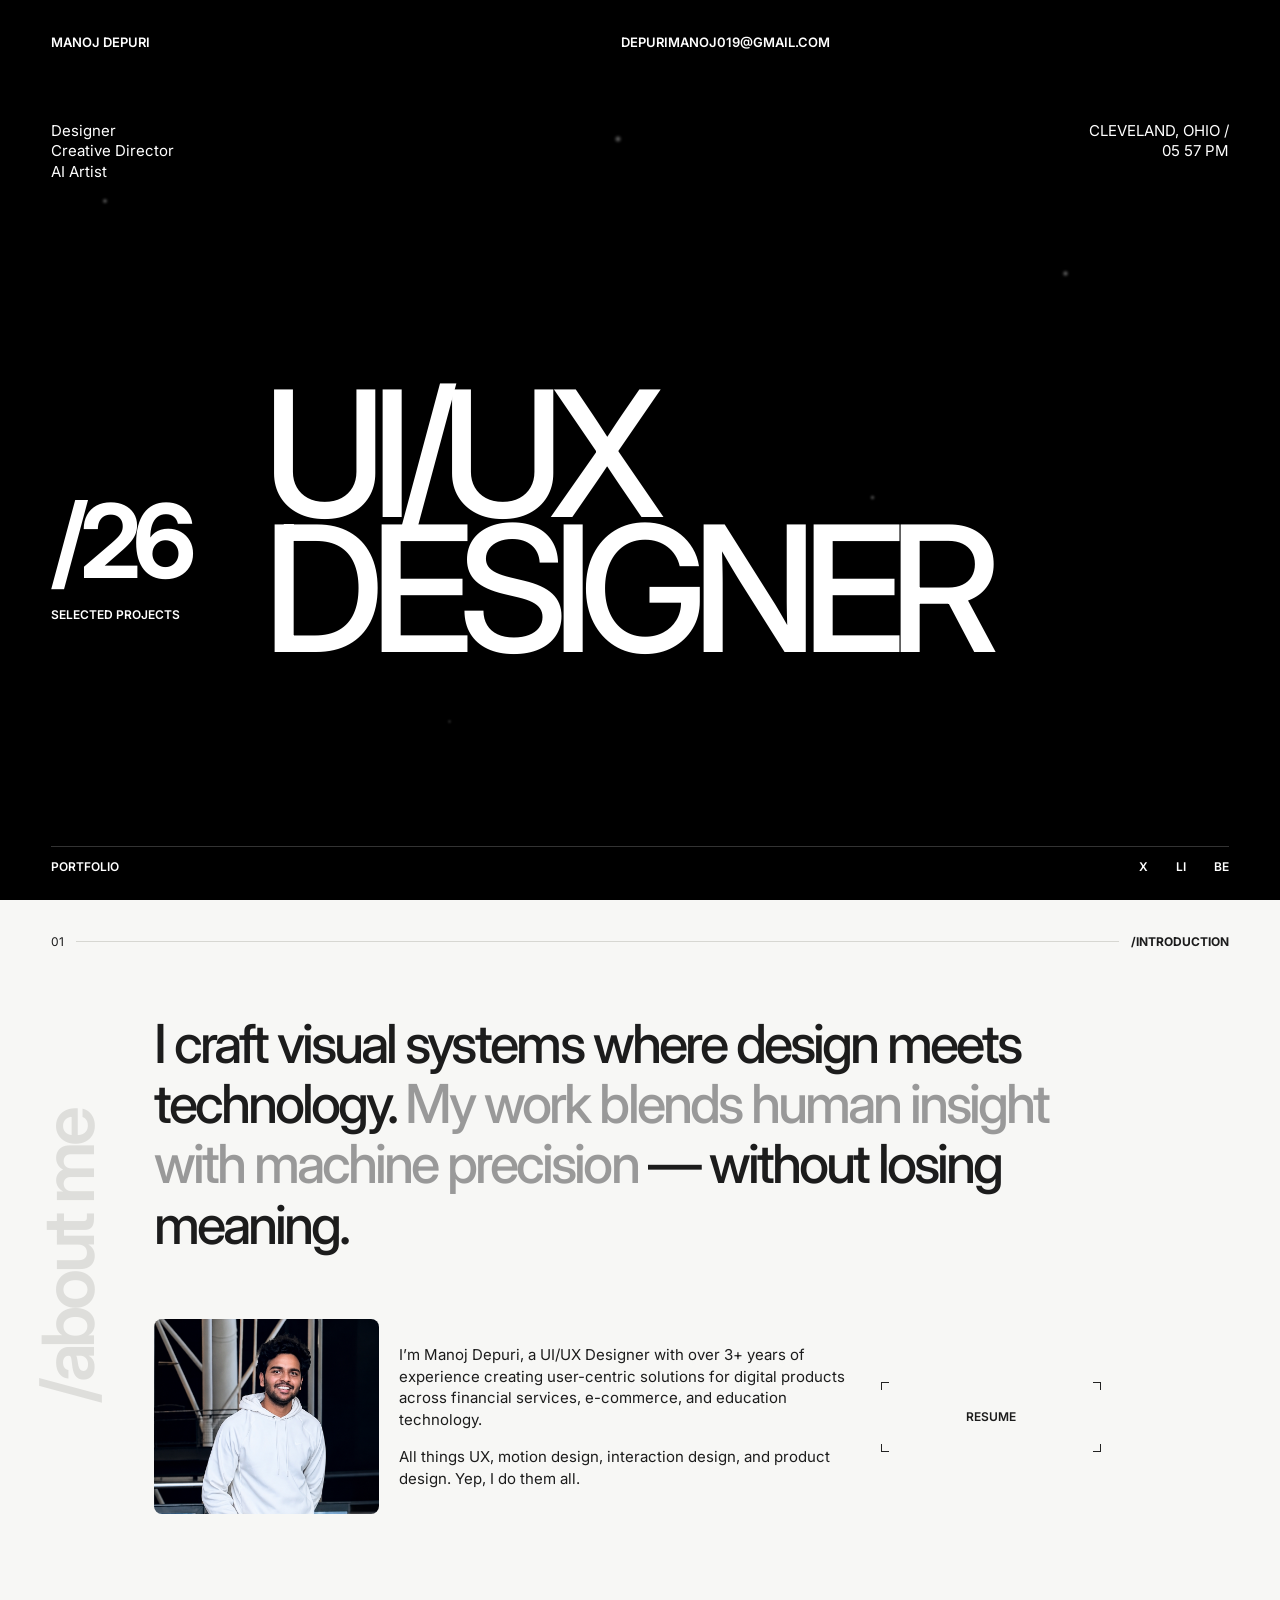
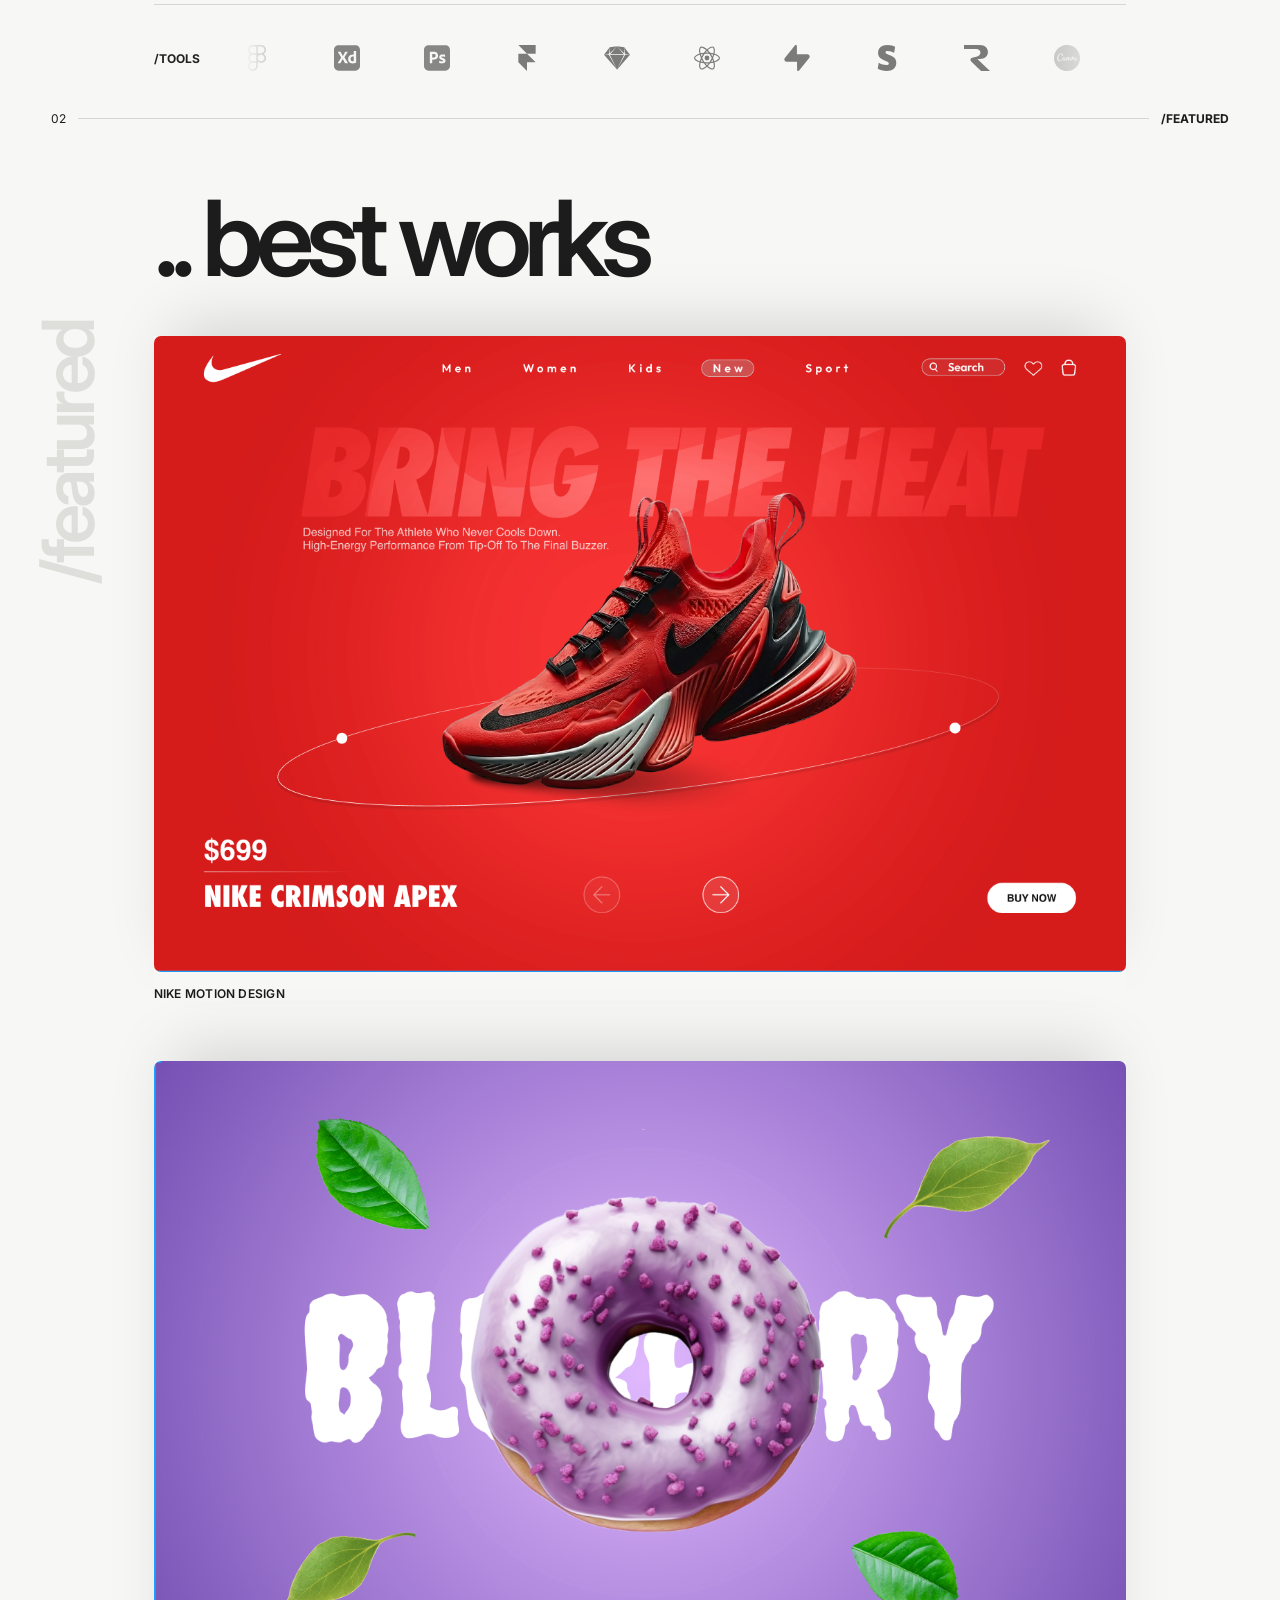
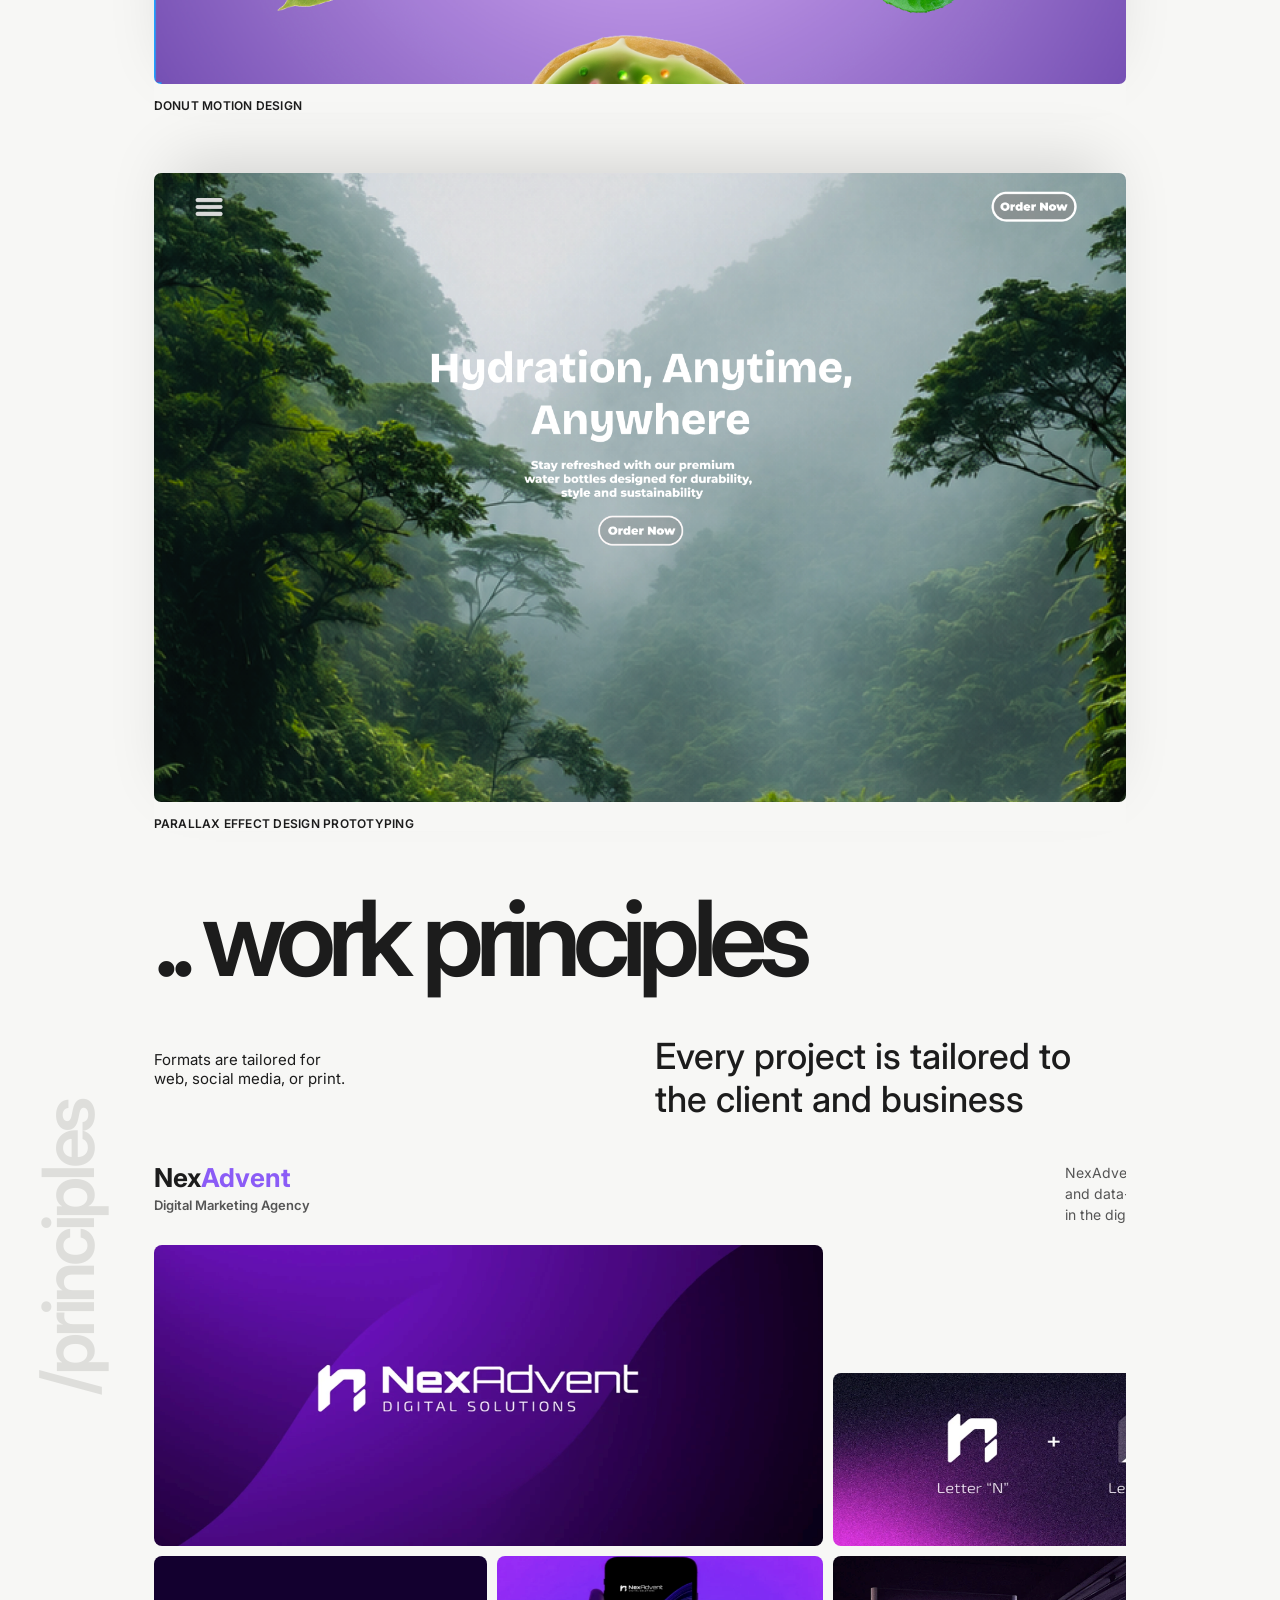
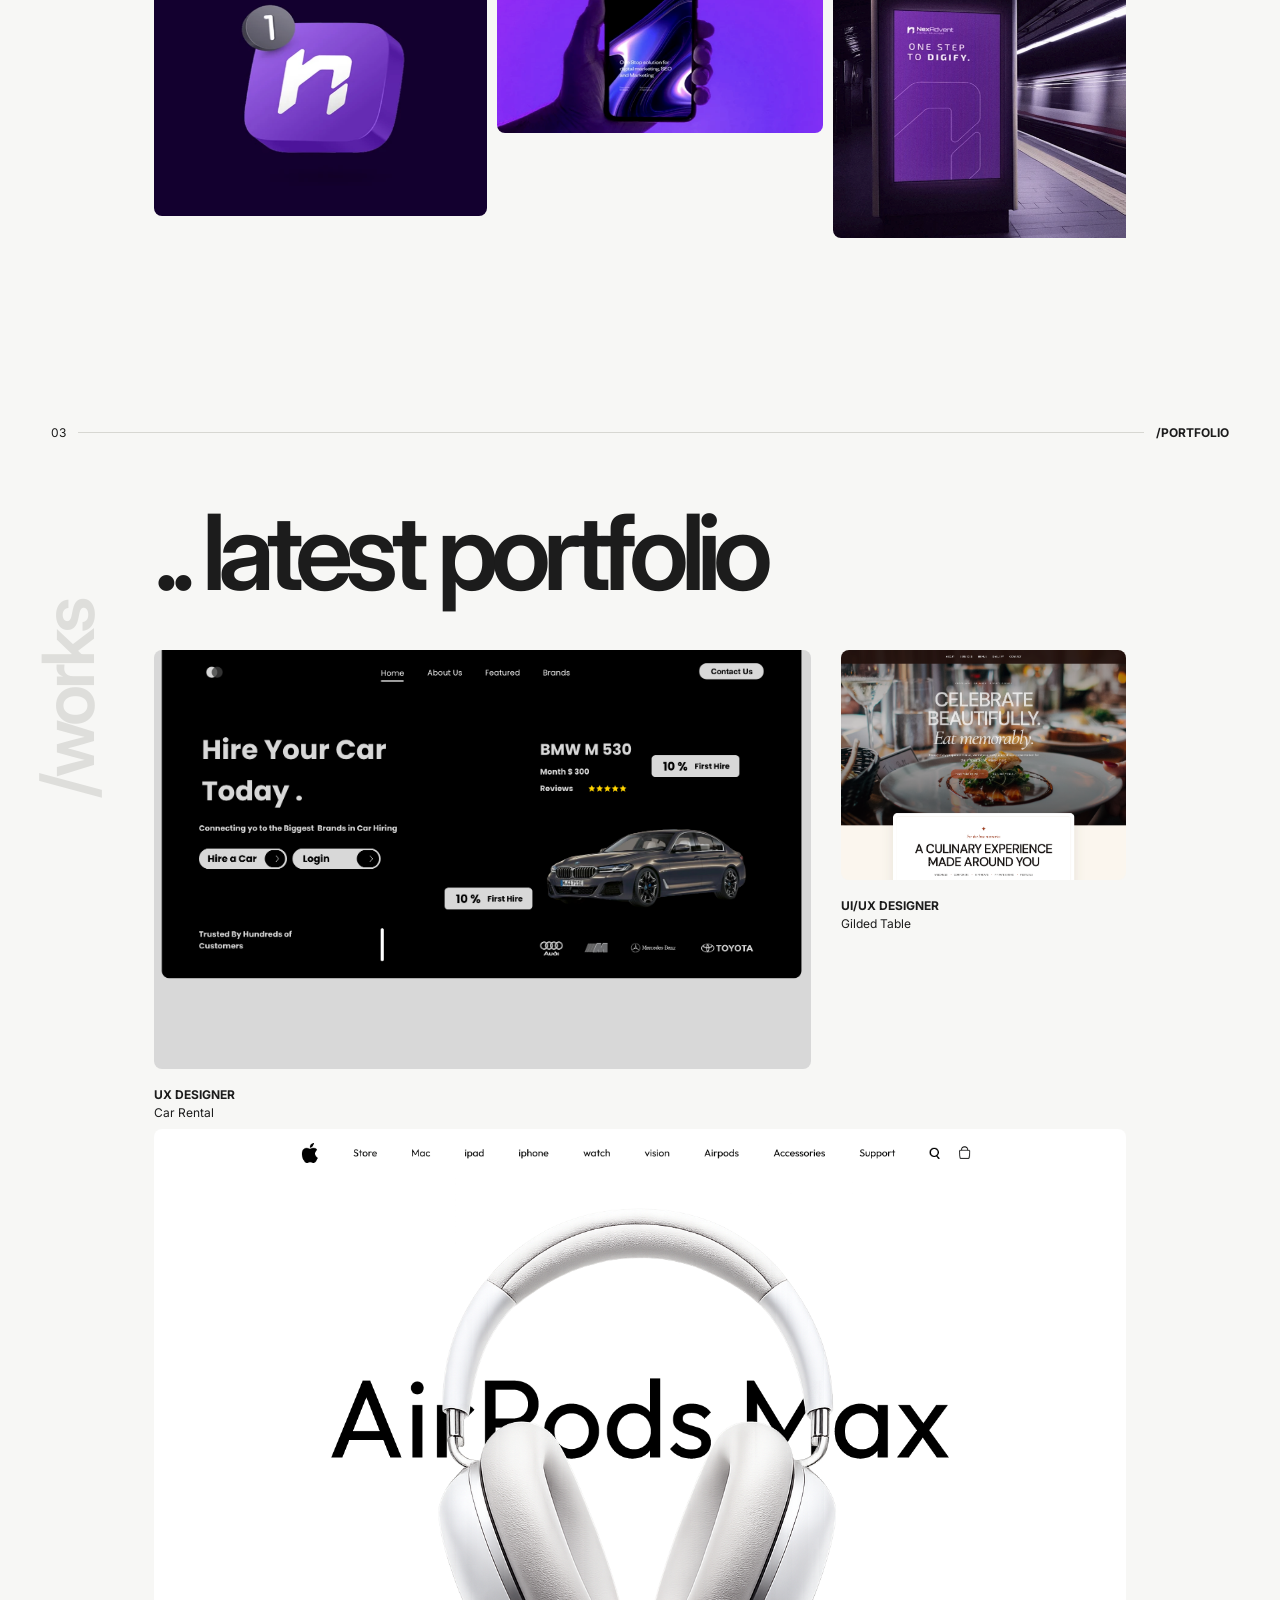
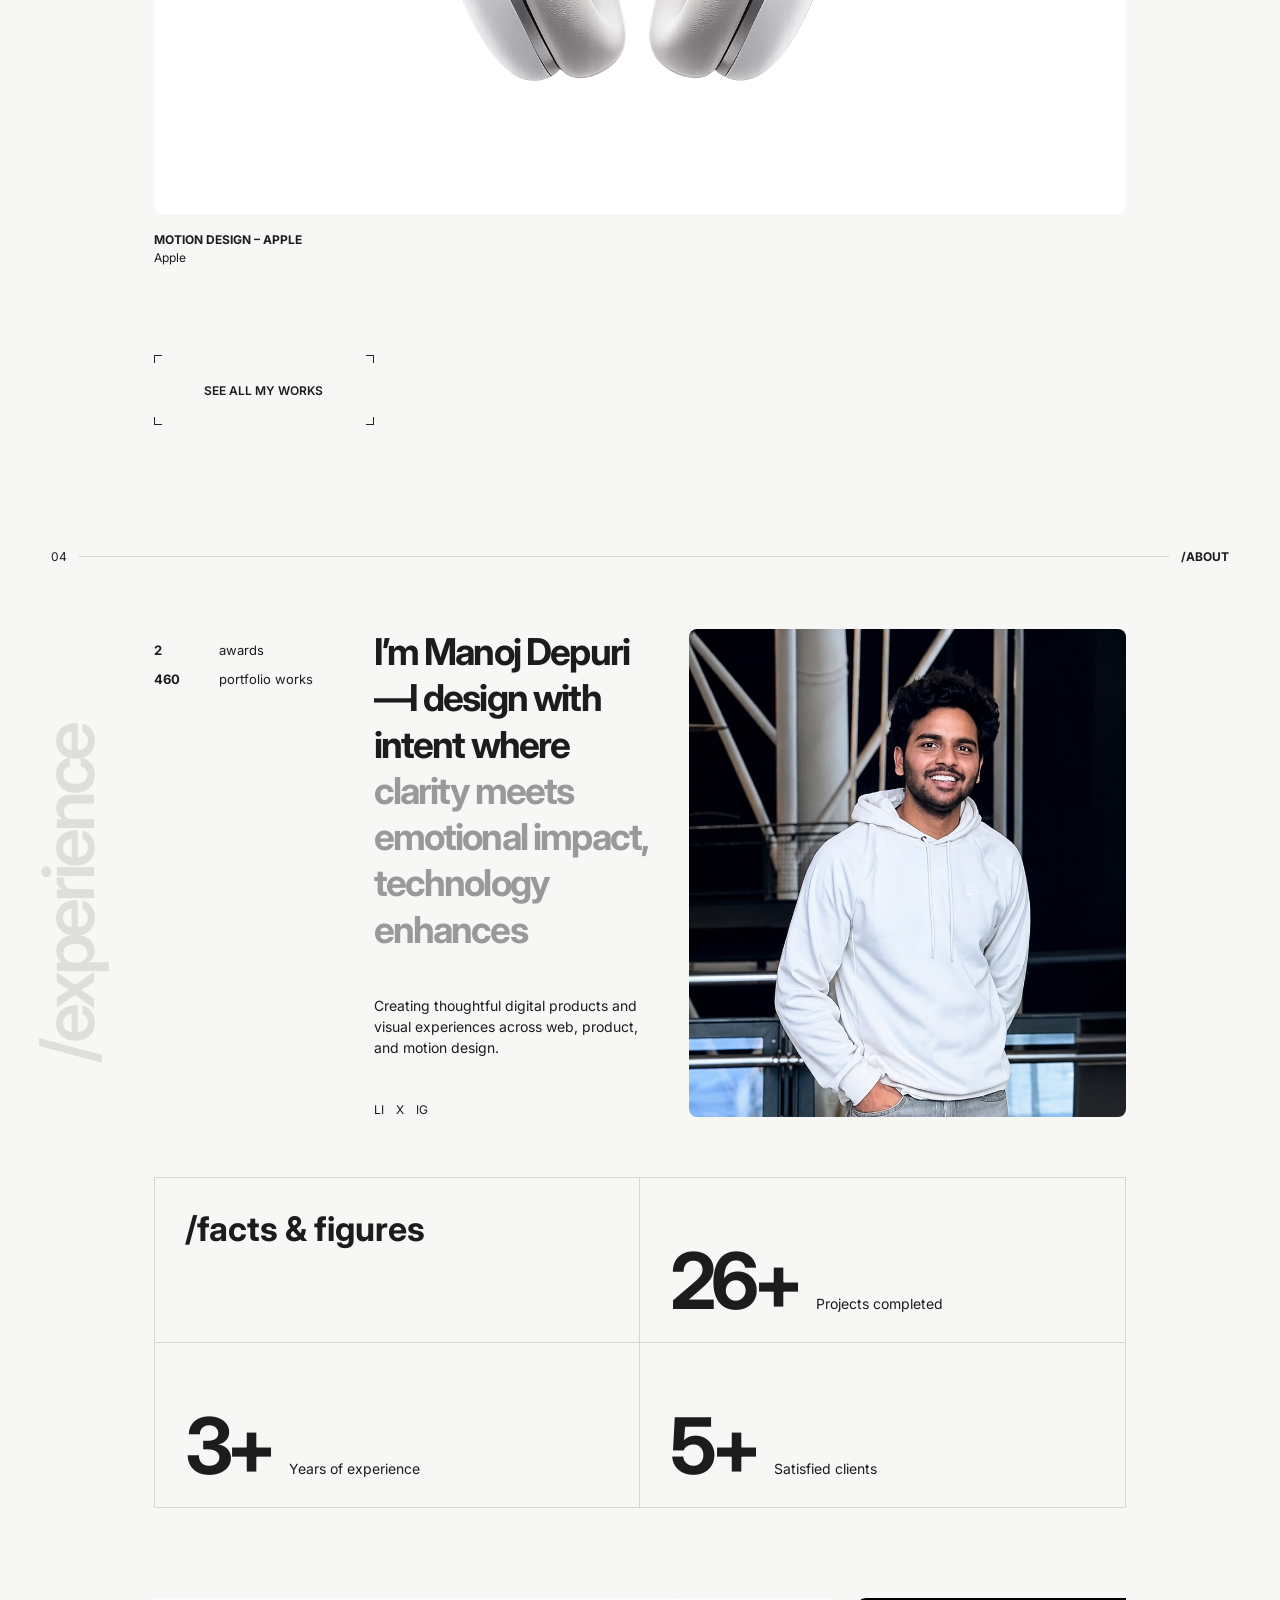
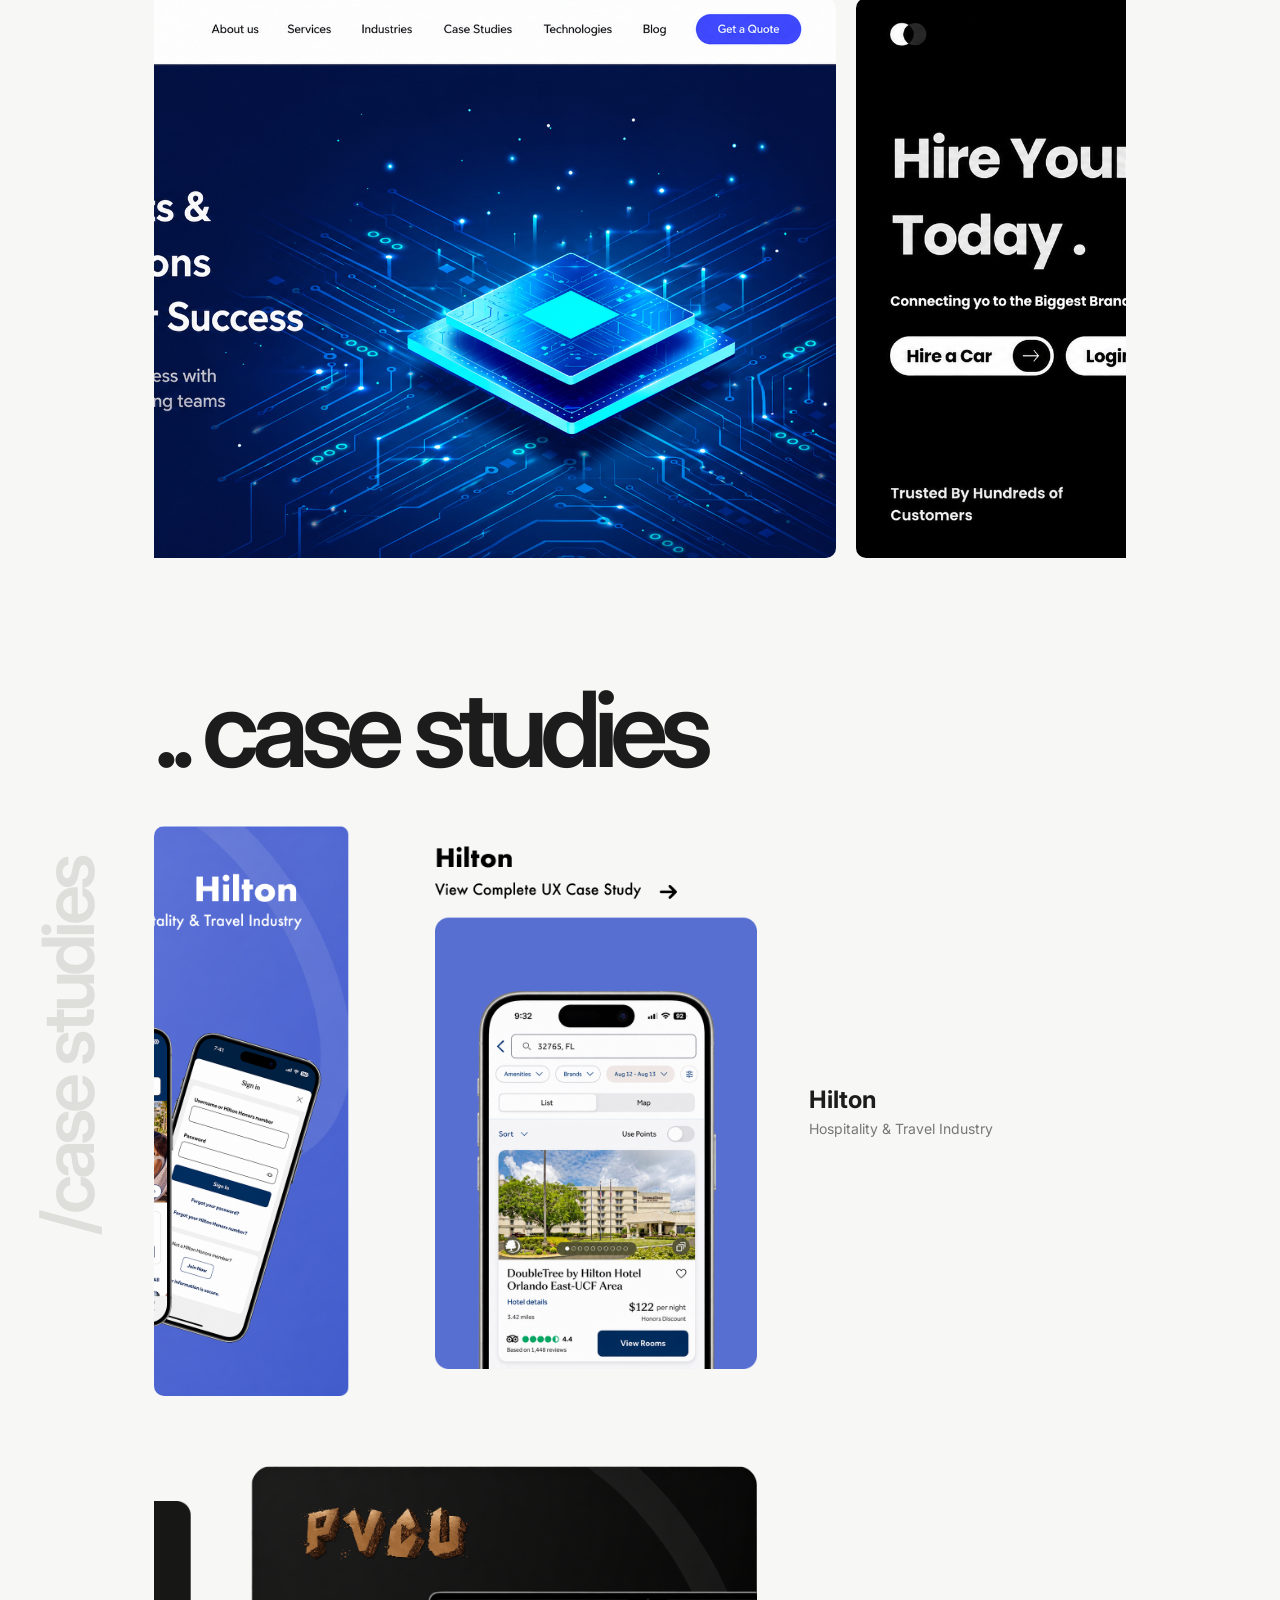
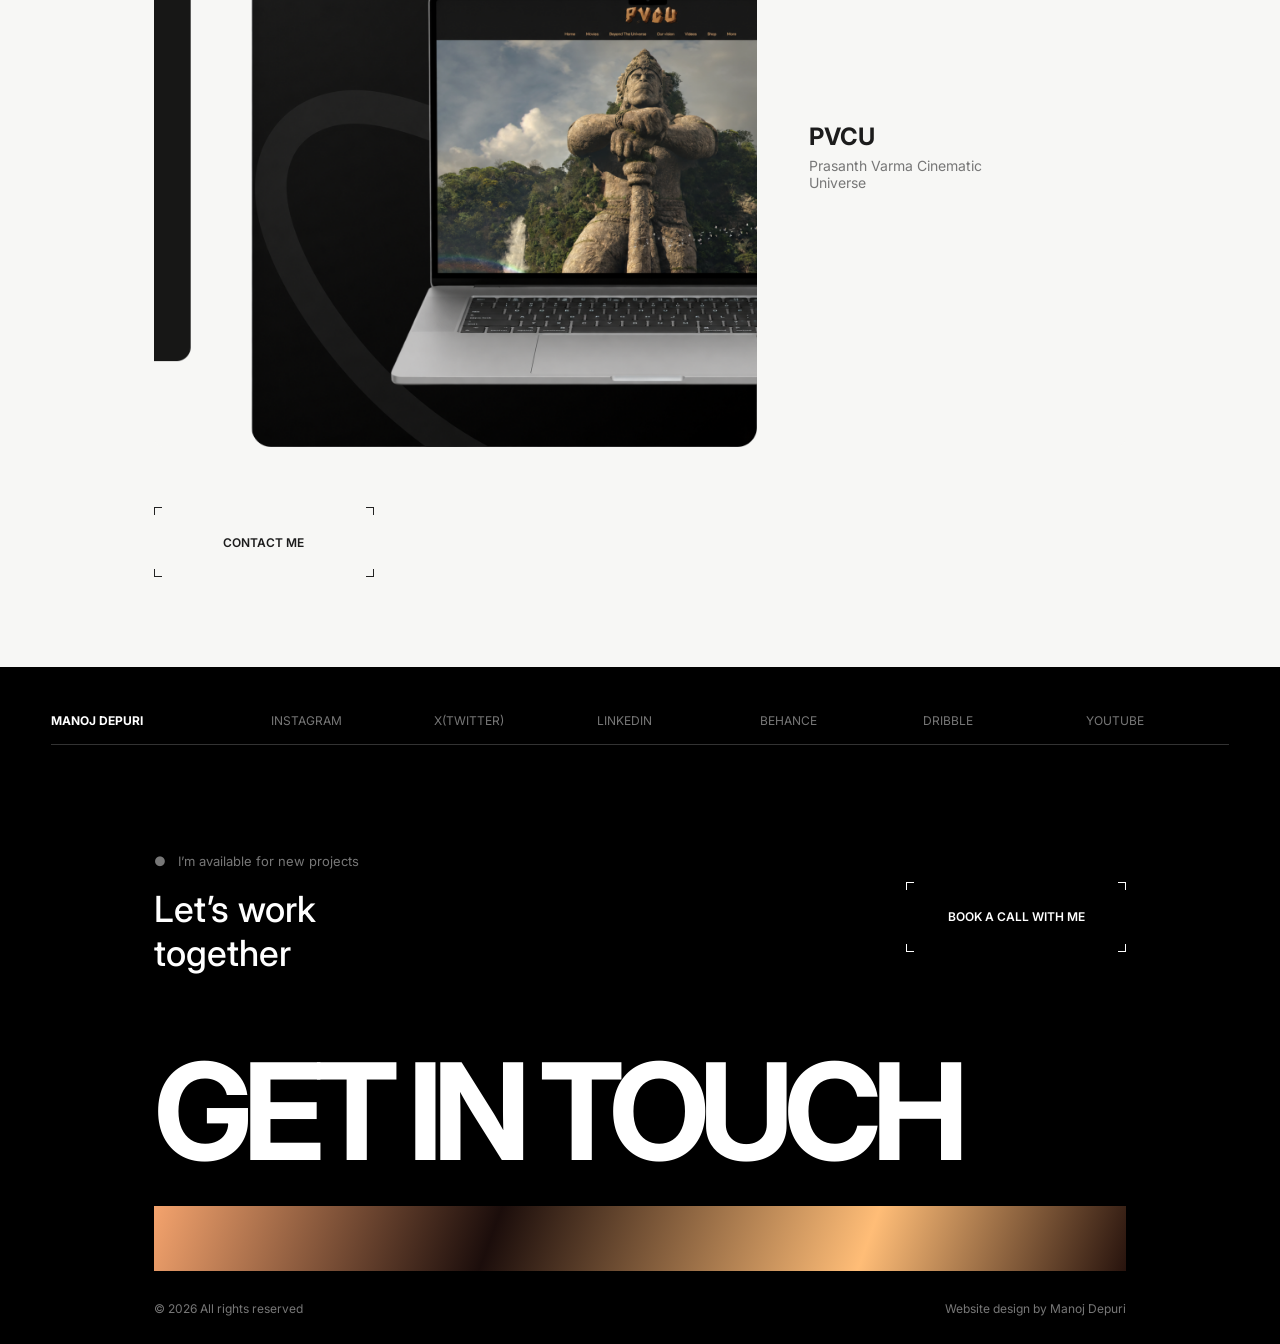
==== commit be693c67: "update location to Cleveland, Ohio" ====
--- a/index.html
+++ b/index.html
@@ -28,7 +28,7 @@
 
     <div class="hero-meta shell">
       <p>Designer<br>Creative Director<br>AI Artist</p>
-      <p class="location">FLORIDA /<br><span id="clock">08 50 PM</span></p>
+      <p class="location">CLEVELAND, OHIO /<br><span id="clock">08 50 PM</span></p>
     </div>
 
     <div class="hero-title shell">
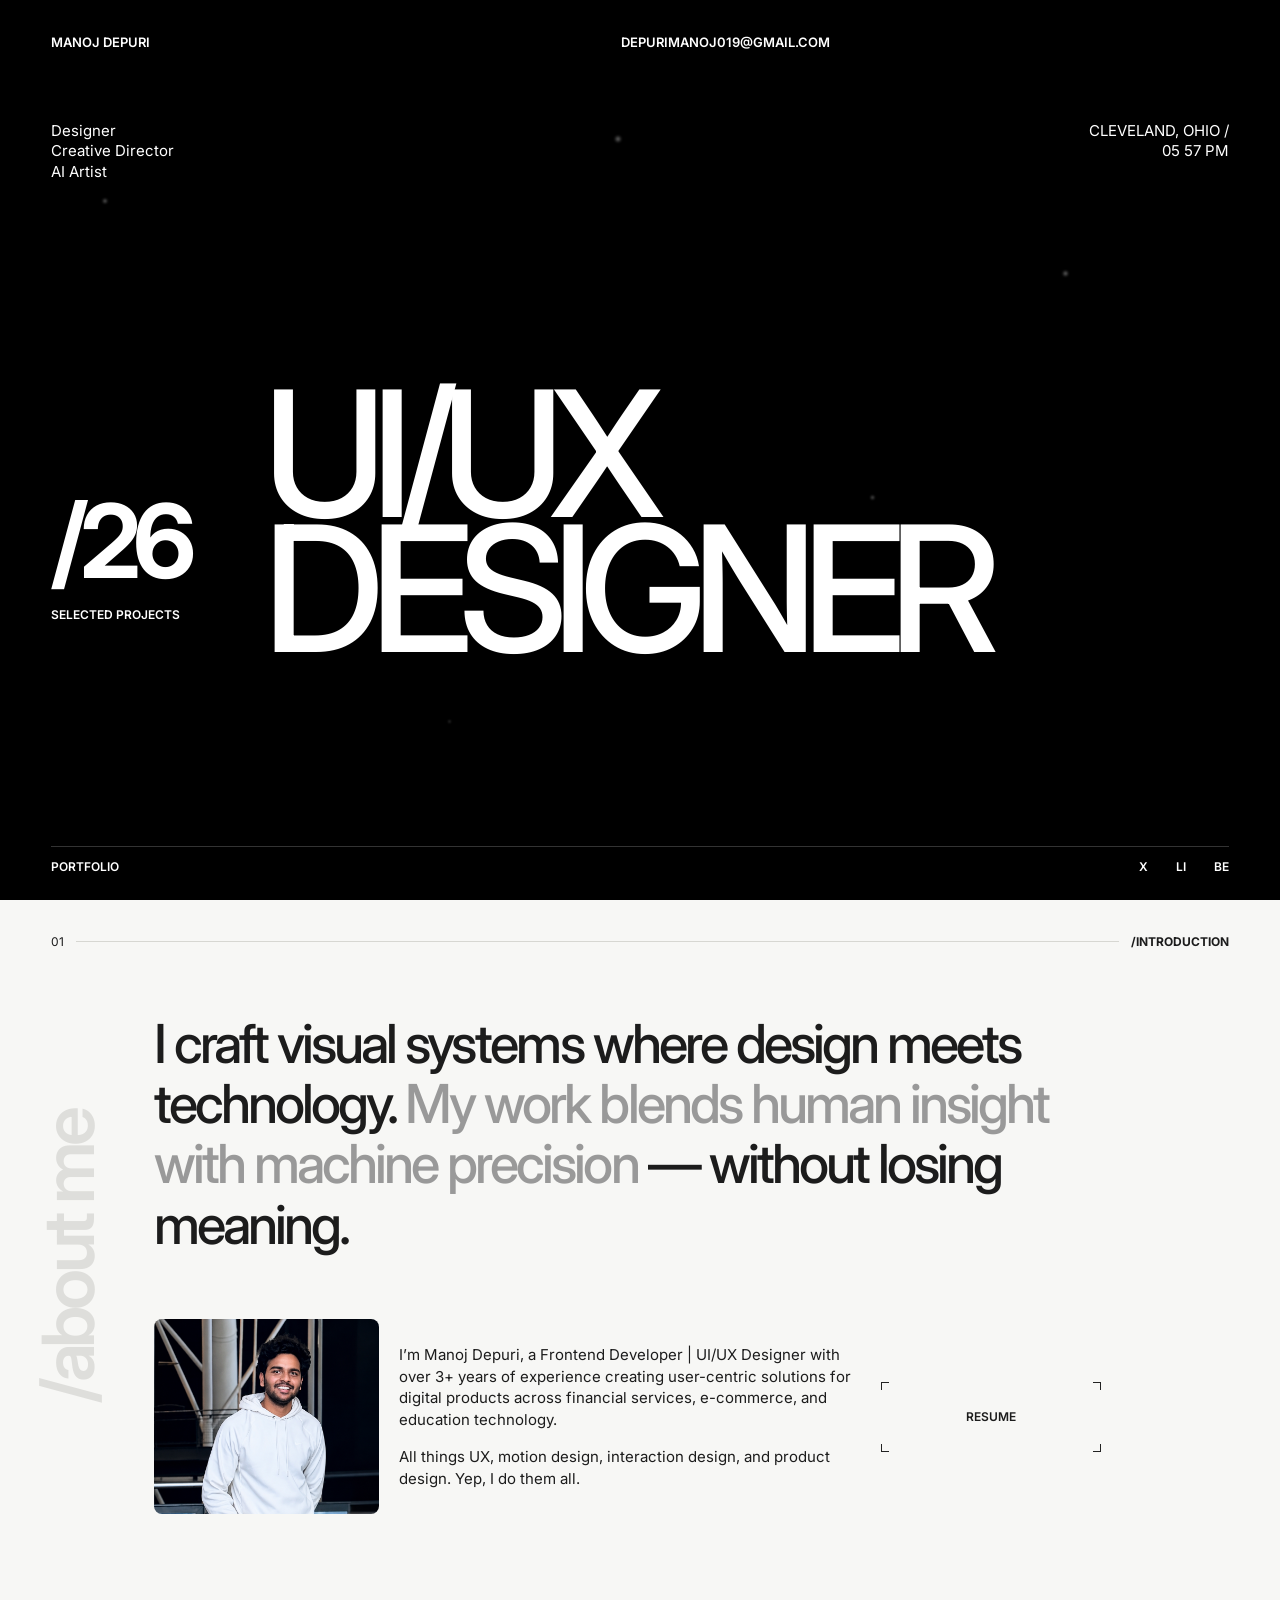
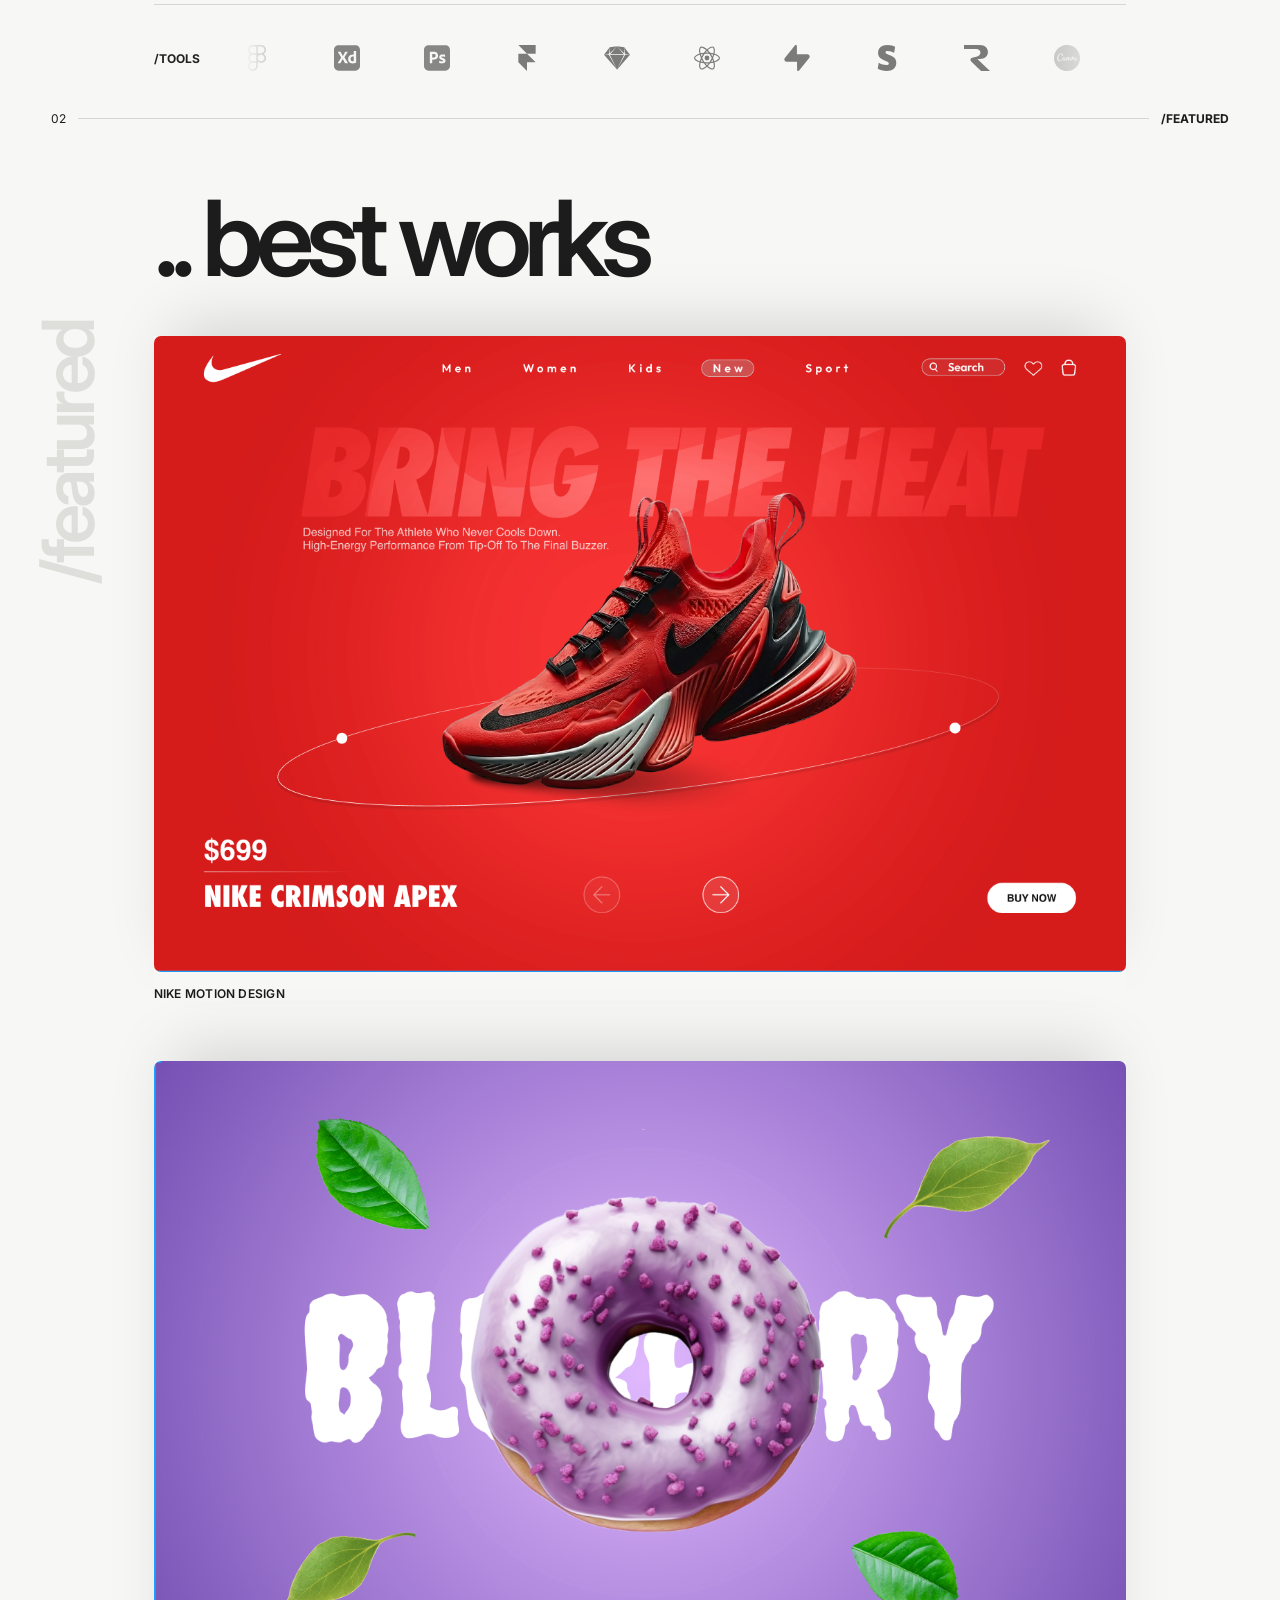
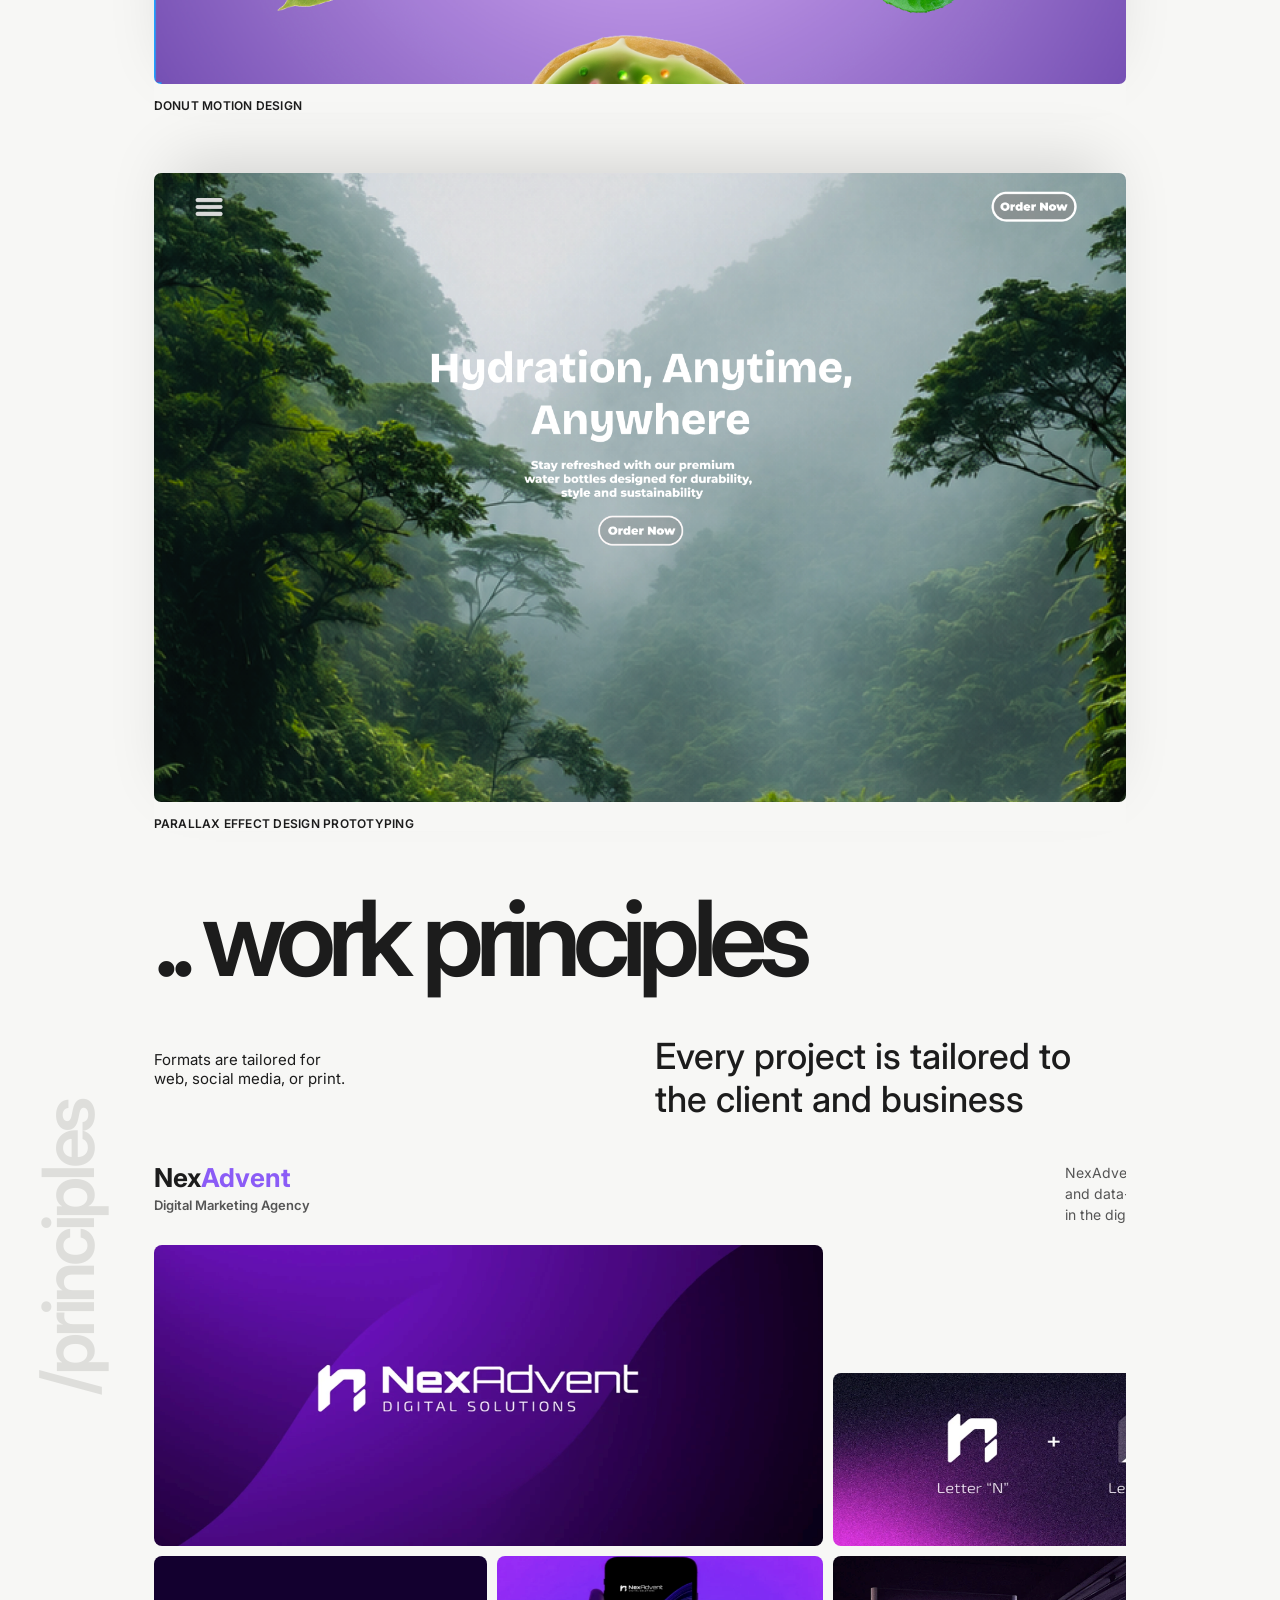
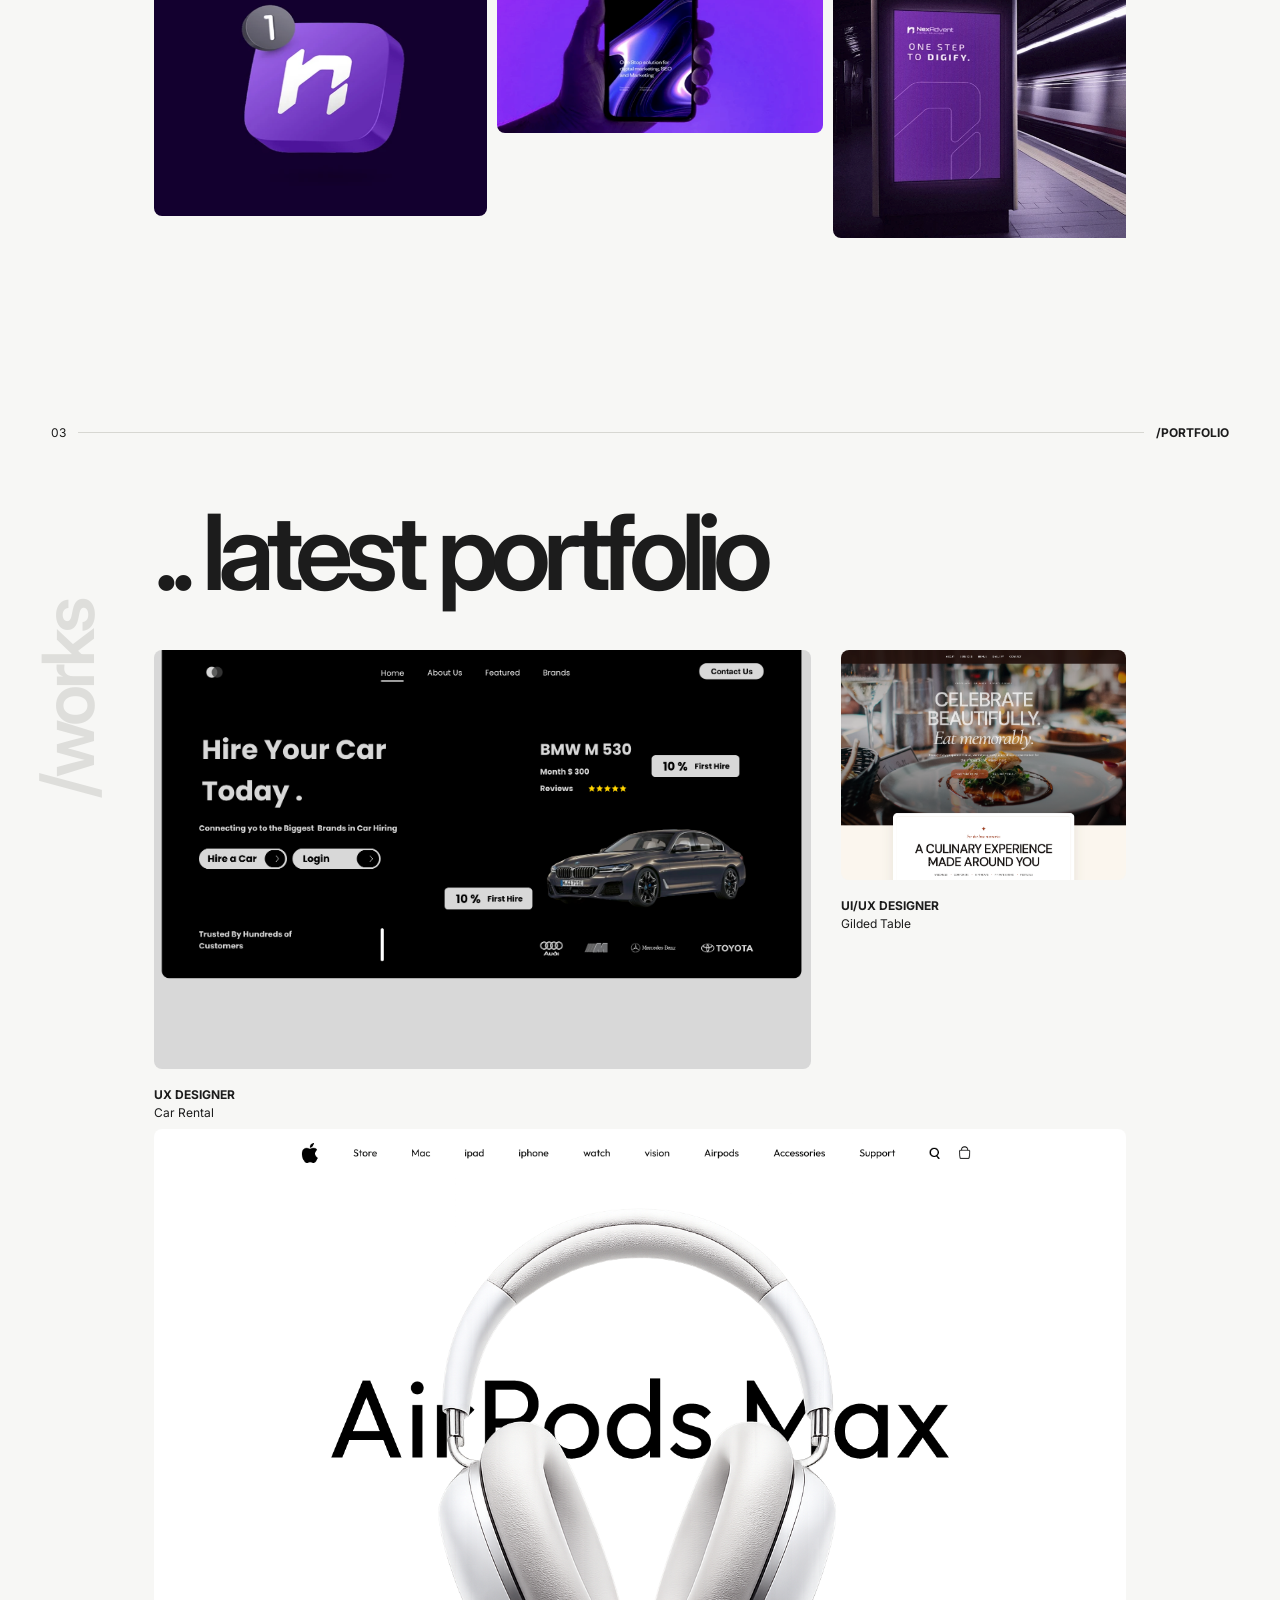
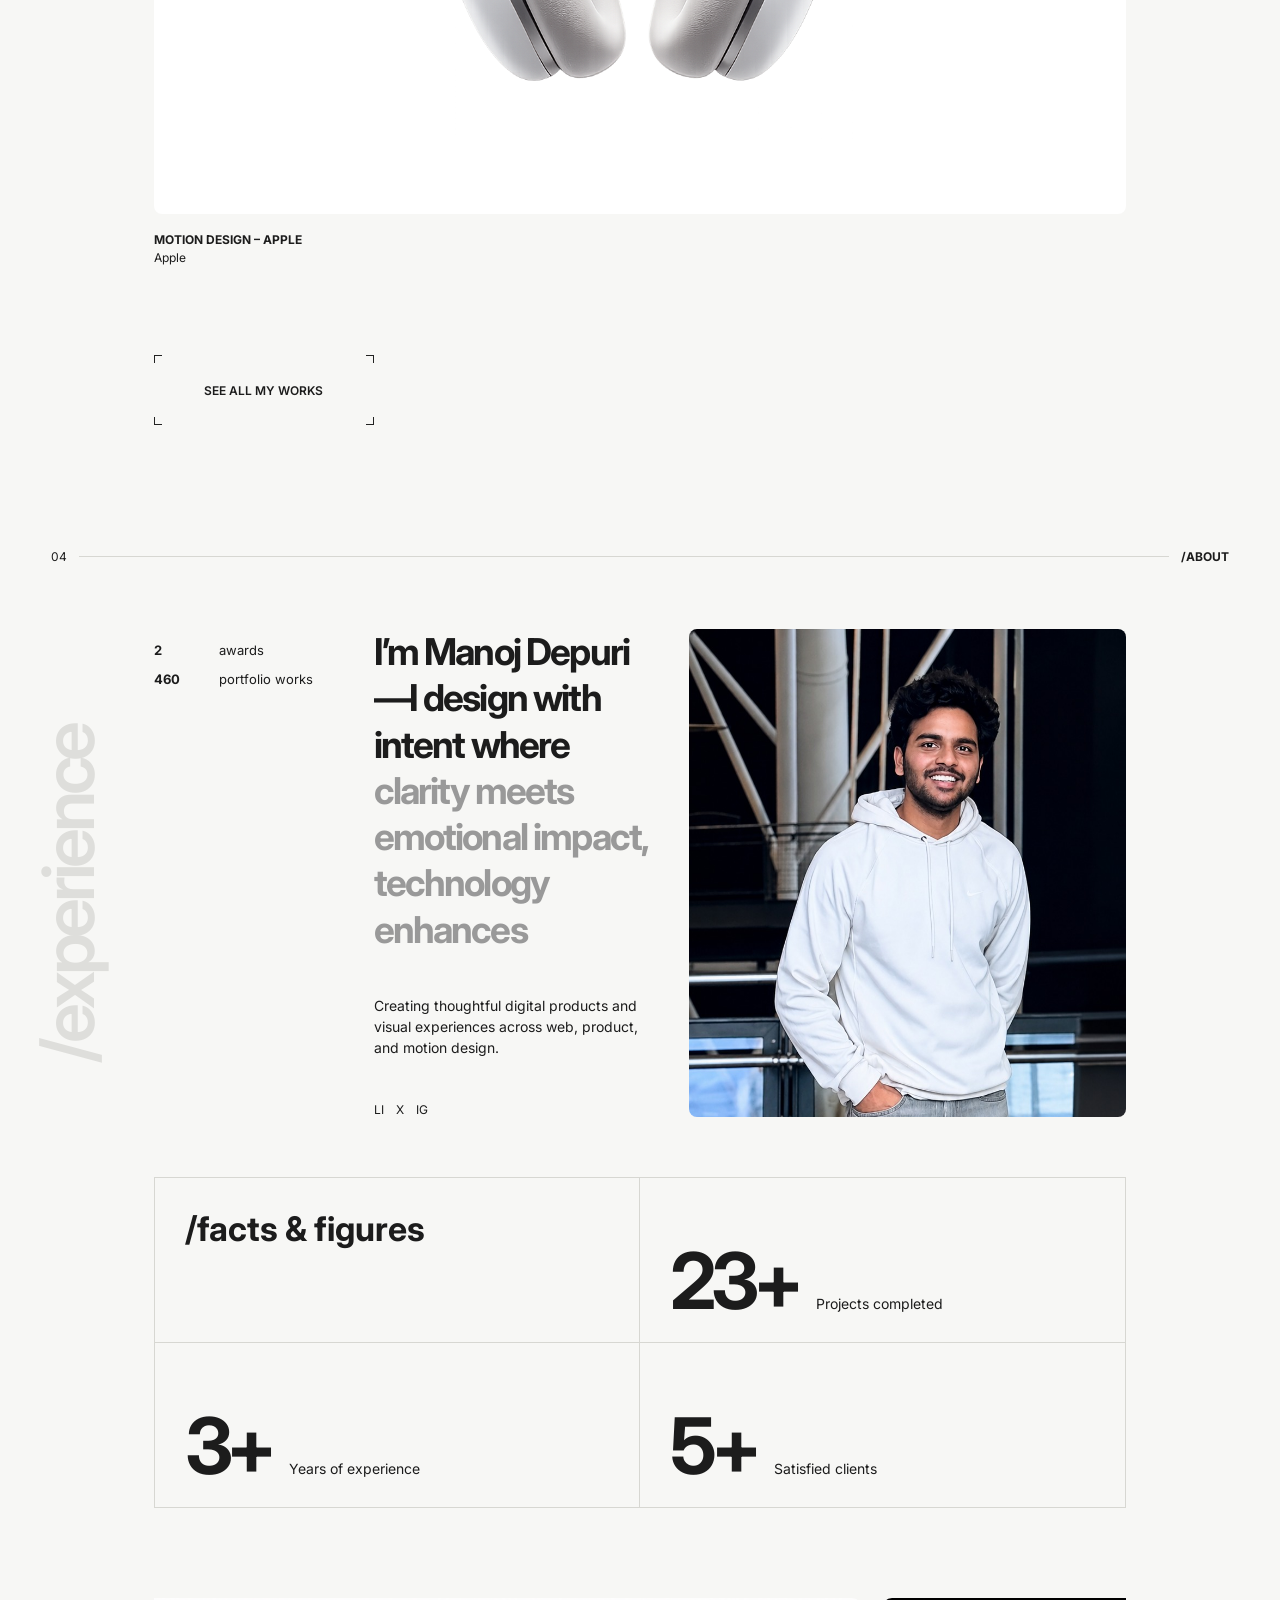
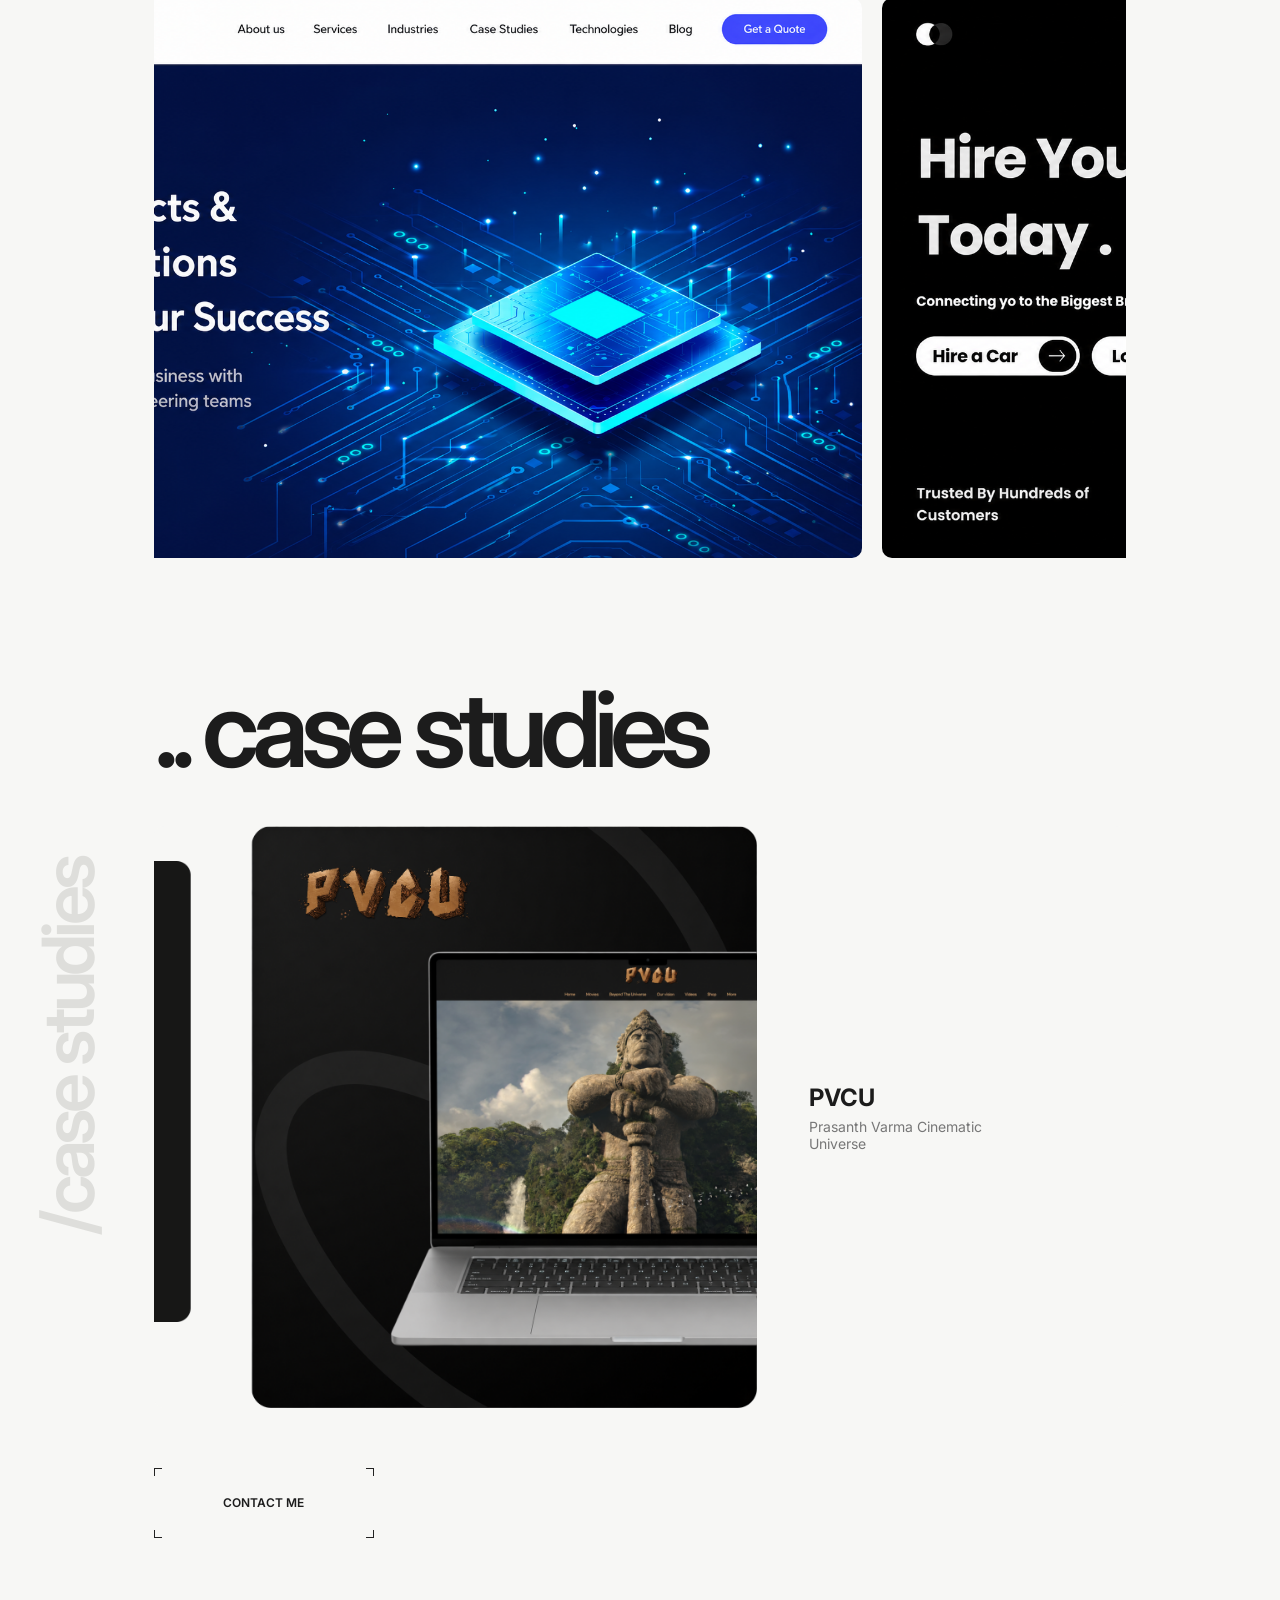
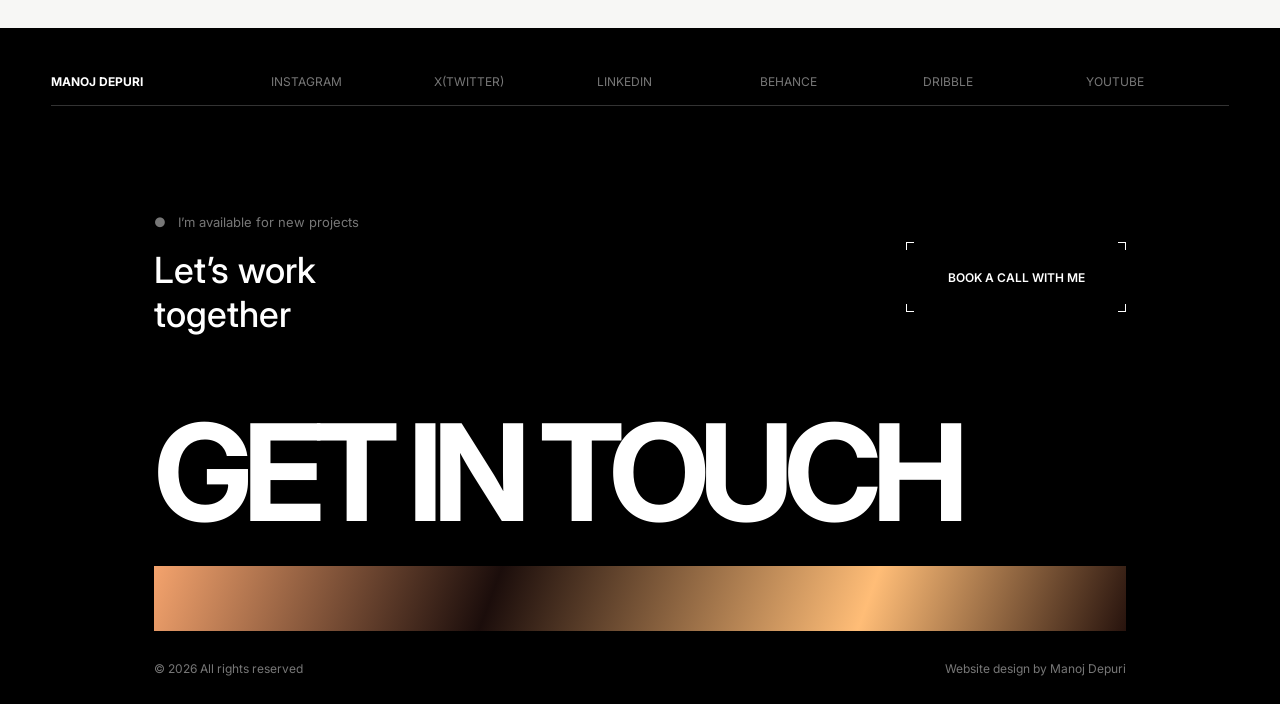
==== commit 8291332f: "Remove Hilton case study, update intro" ====
--- a/index.html
+++ b/index.html
@@ -51,7 +51,7 @@
         <div class="intro-info">
           <img src="assets/projects/portrait.jpg" alt="Manoj Depuri portrait">
           <div class="intro-copy">
-            <p>I’m Manoj Depuri, a UI/UX Designer with over 3+ years of experience creating user-centric solutions for digital products across financial services, e-commerce, and education technology.</p>
+            <p>I’m Manoj Depuri, a Frontend Developer | UI/UX Designer with over 3+ years of experience creating user-centric solutions for digital products across financial services, e-commerce, and education technology.</p>
             <p>All things UX, motion design, interaction design, and product design. Yep, I do them all.</p>
           </div>
           <a class="corner-button" href="assets/resume/Manoj_Depuri_Resume.pdf" target="_blank" rel="noopener">RESUME</a>
@@ -219,13 +219,6 @@
       <div class="content-shell">
         <h2 class="massive-title">.. case studies</h2>
         <div class="cs-list">
-          <a class="cs-row" href="https://astounding-marigold-ffd007.netlify.app" target="_blank" rel="noopener">
-            <img src="assets/projects/case-study-a.jpg" alt="Hilton case study">
-            <div class="cs-row-text">
-              <h3>Hilton</h3>
-              <p>Hospitality &amp; Travel Industry</p>
-            </div>
-          </a>
           <a class="cs-row cs-row-b" href="pvcu-case-study/index.html" target="_blank" rel="noopener">
             <img src="assets/projects/case-study-b.jpg" alt="PVCU case study">
             <div class="cs-row-text">
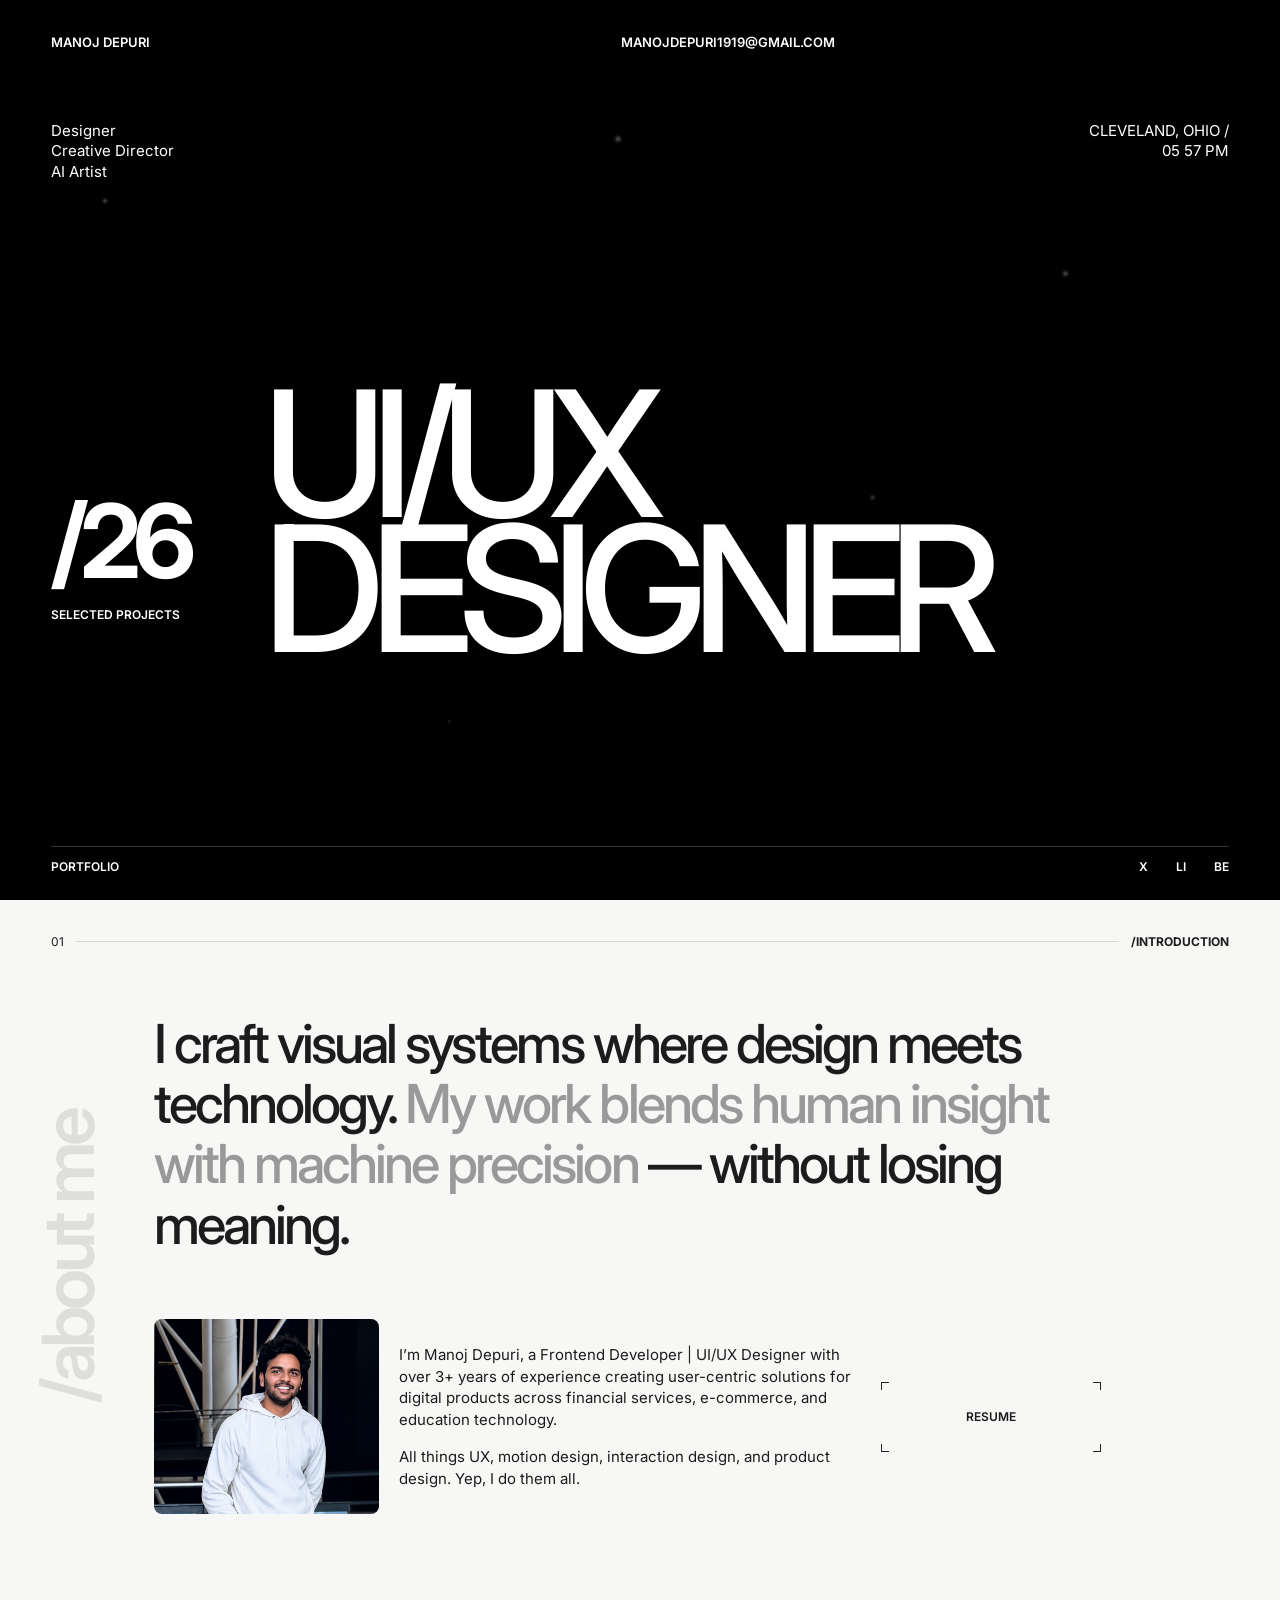
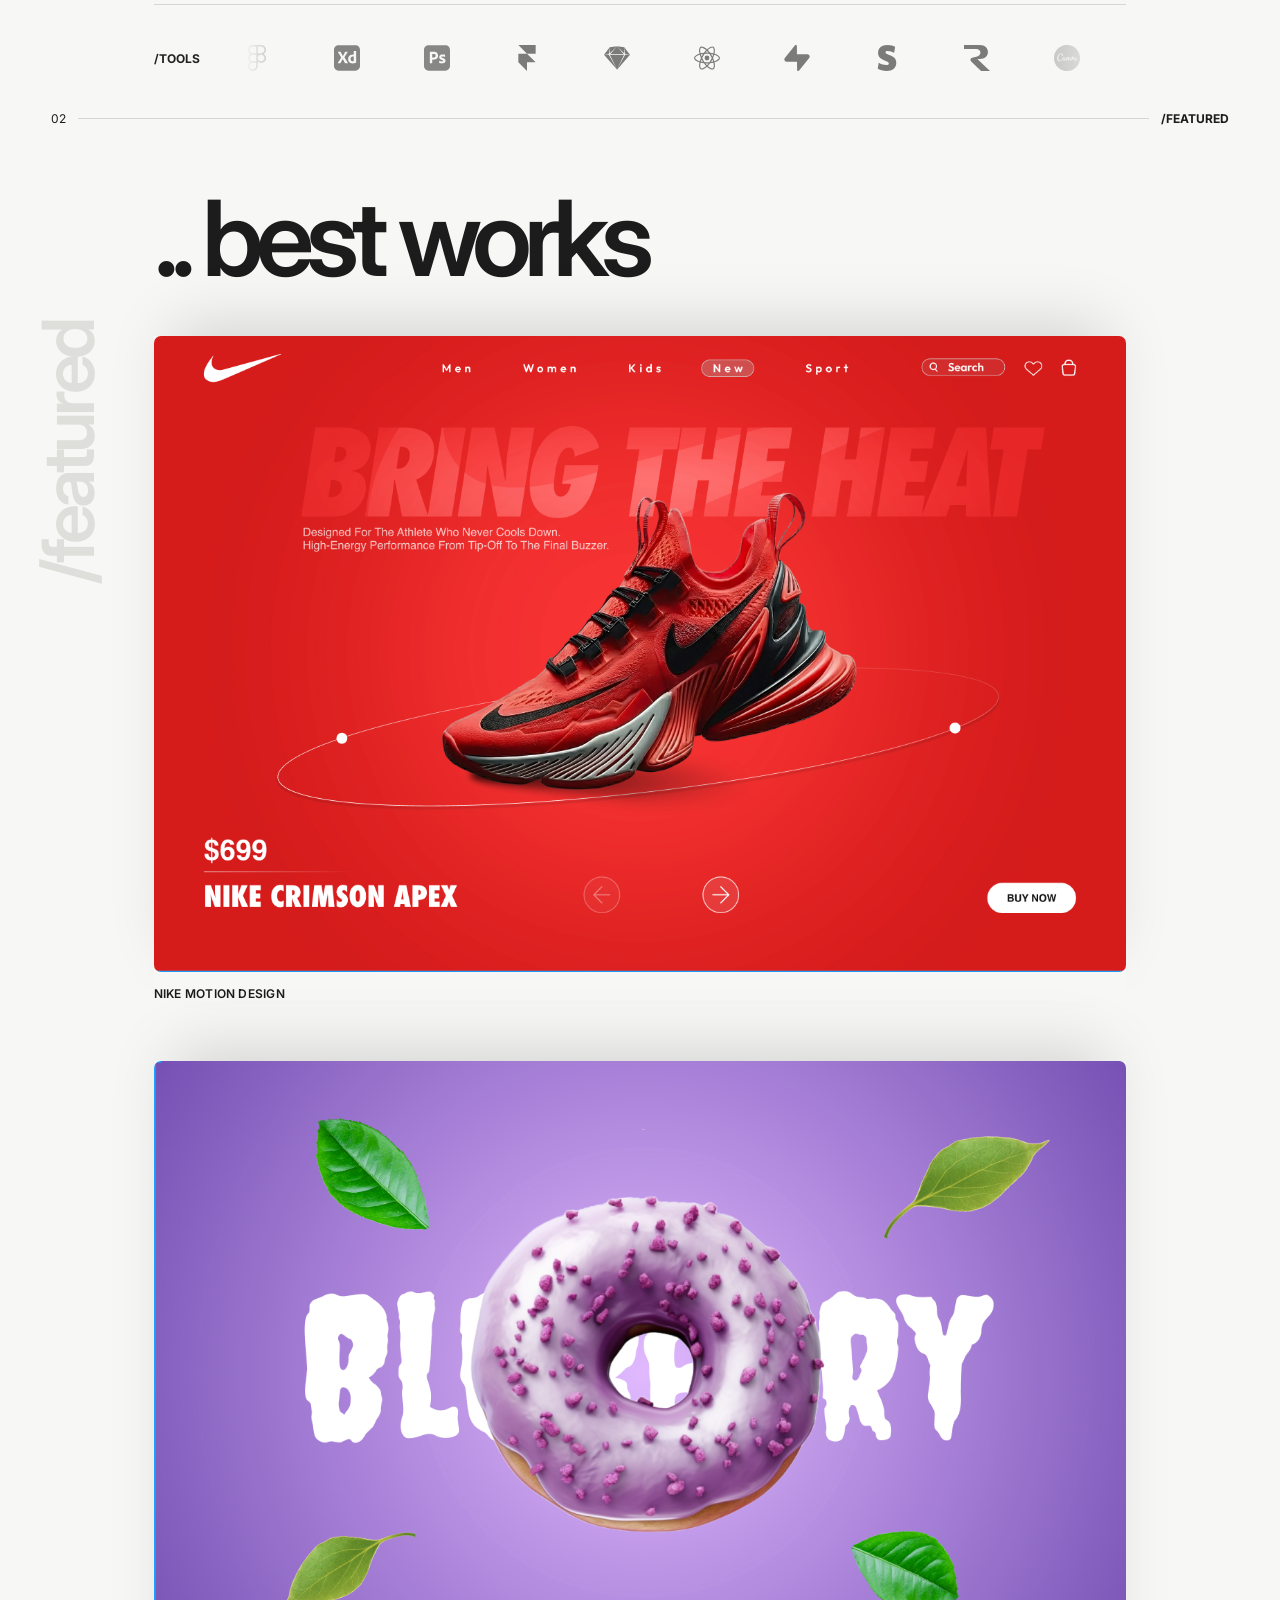
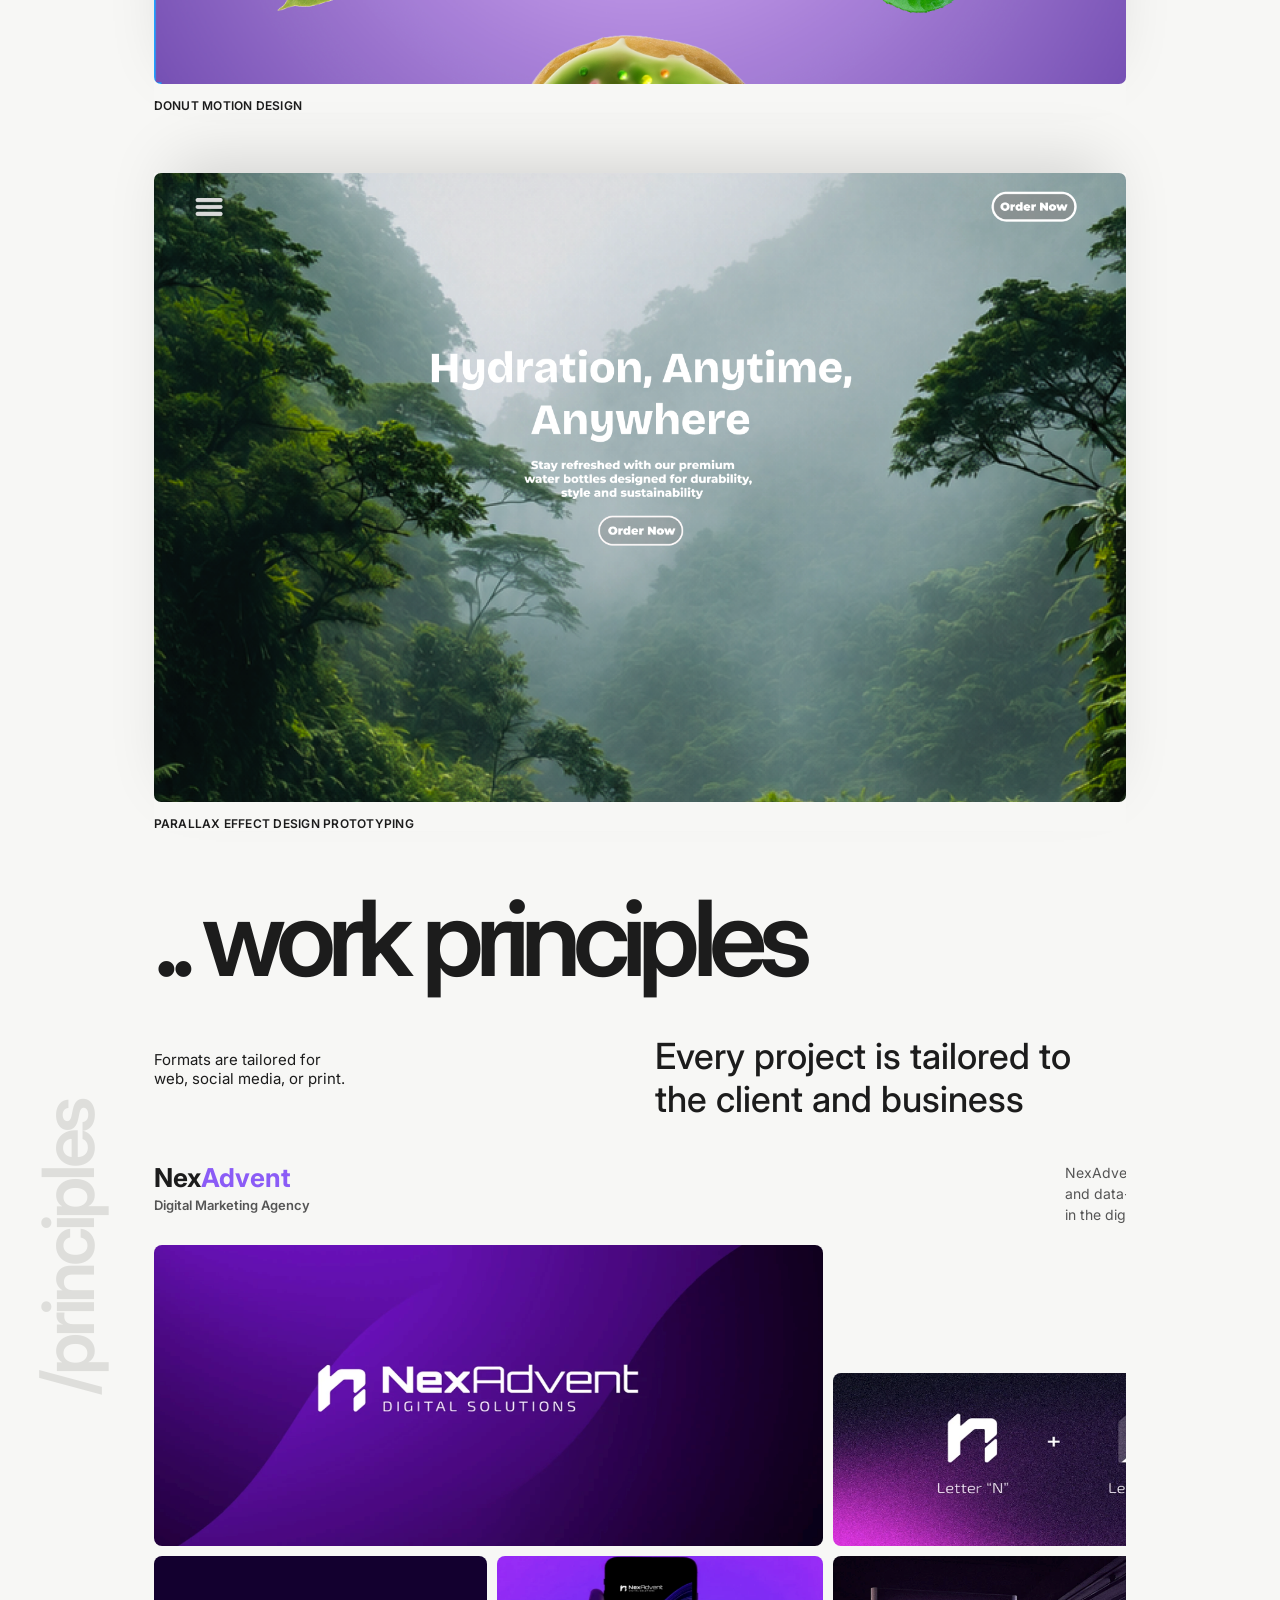
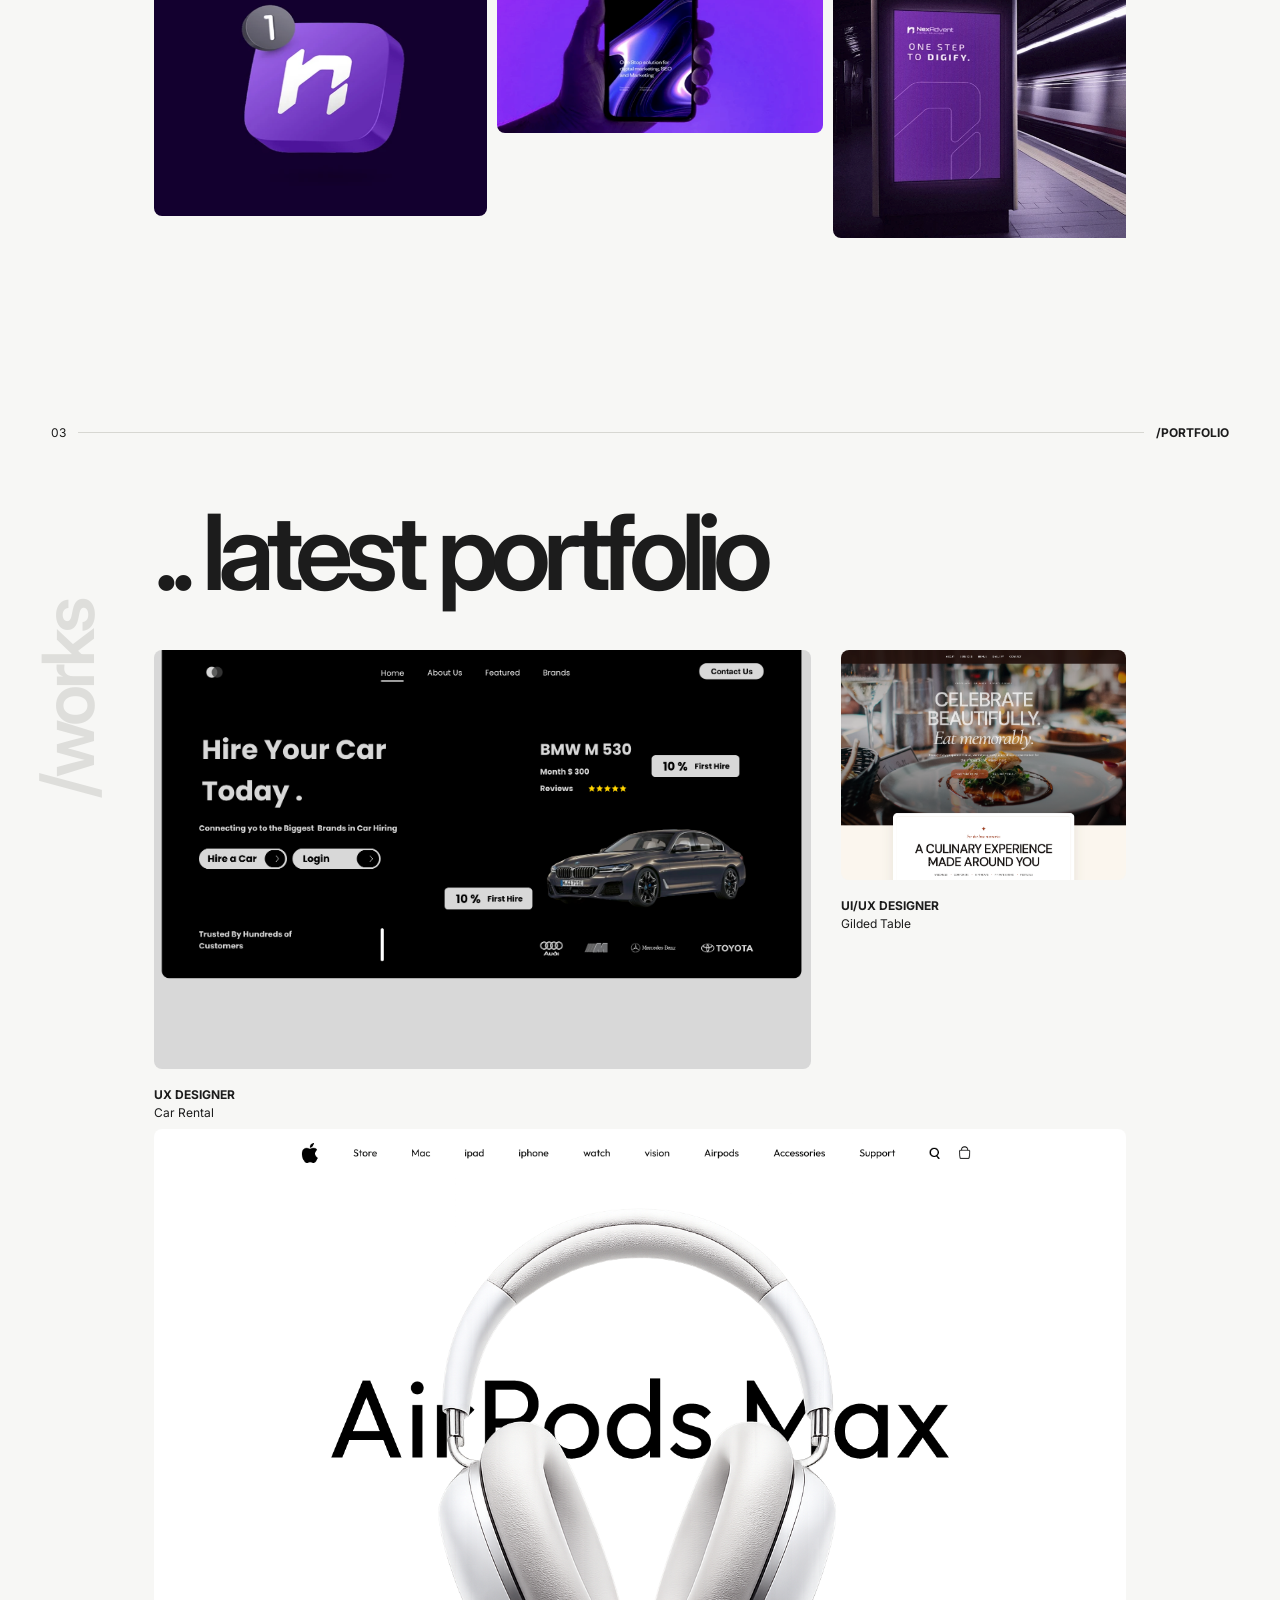
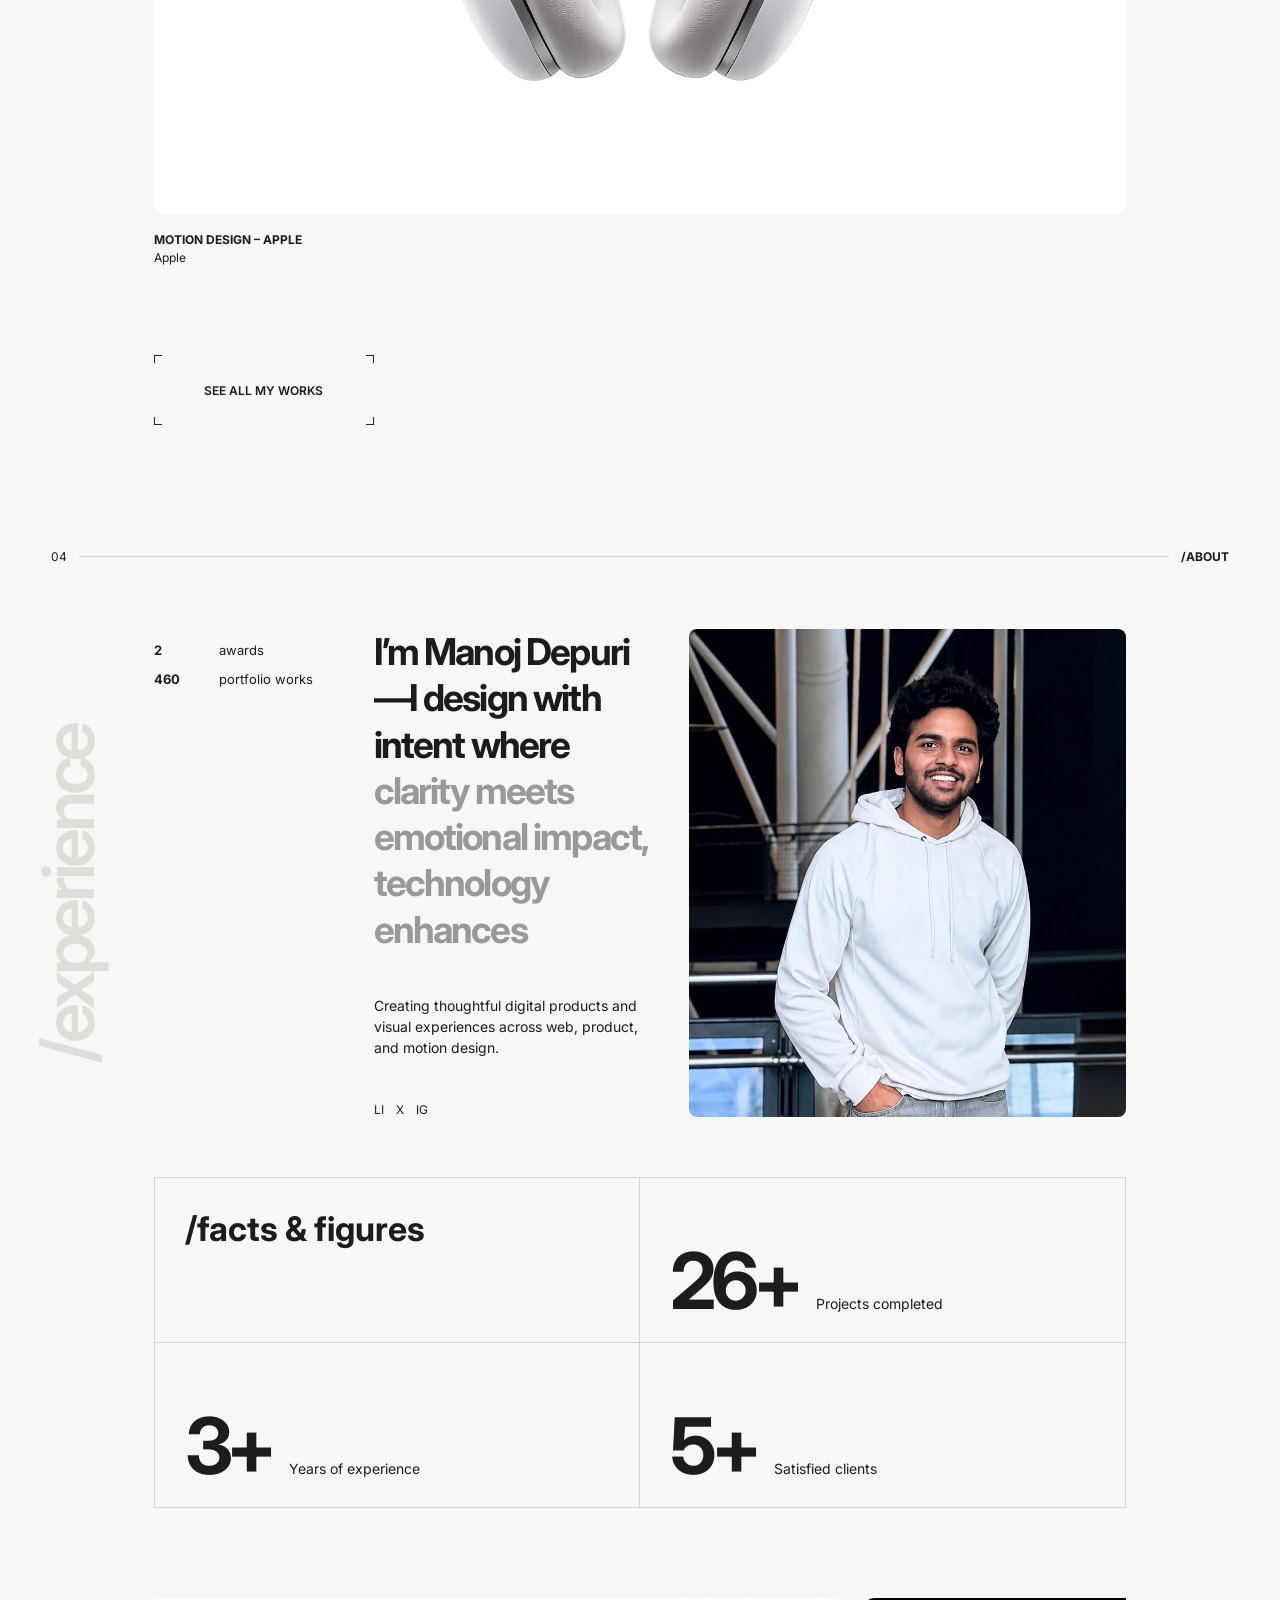
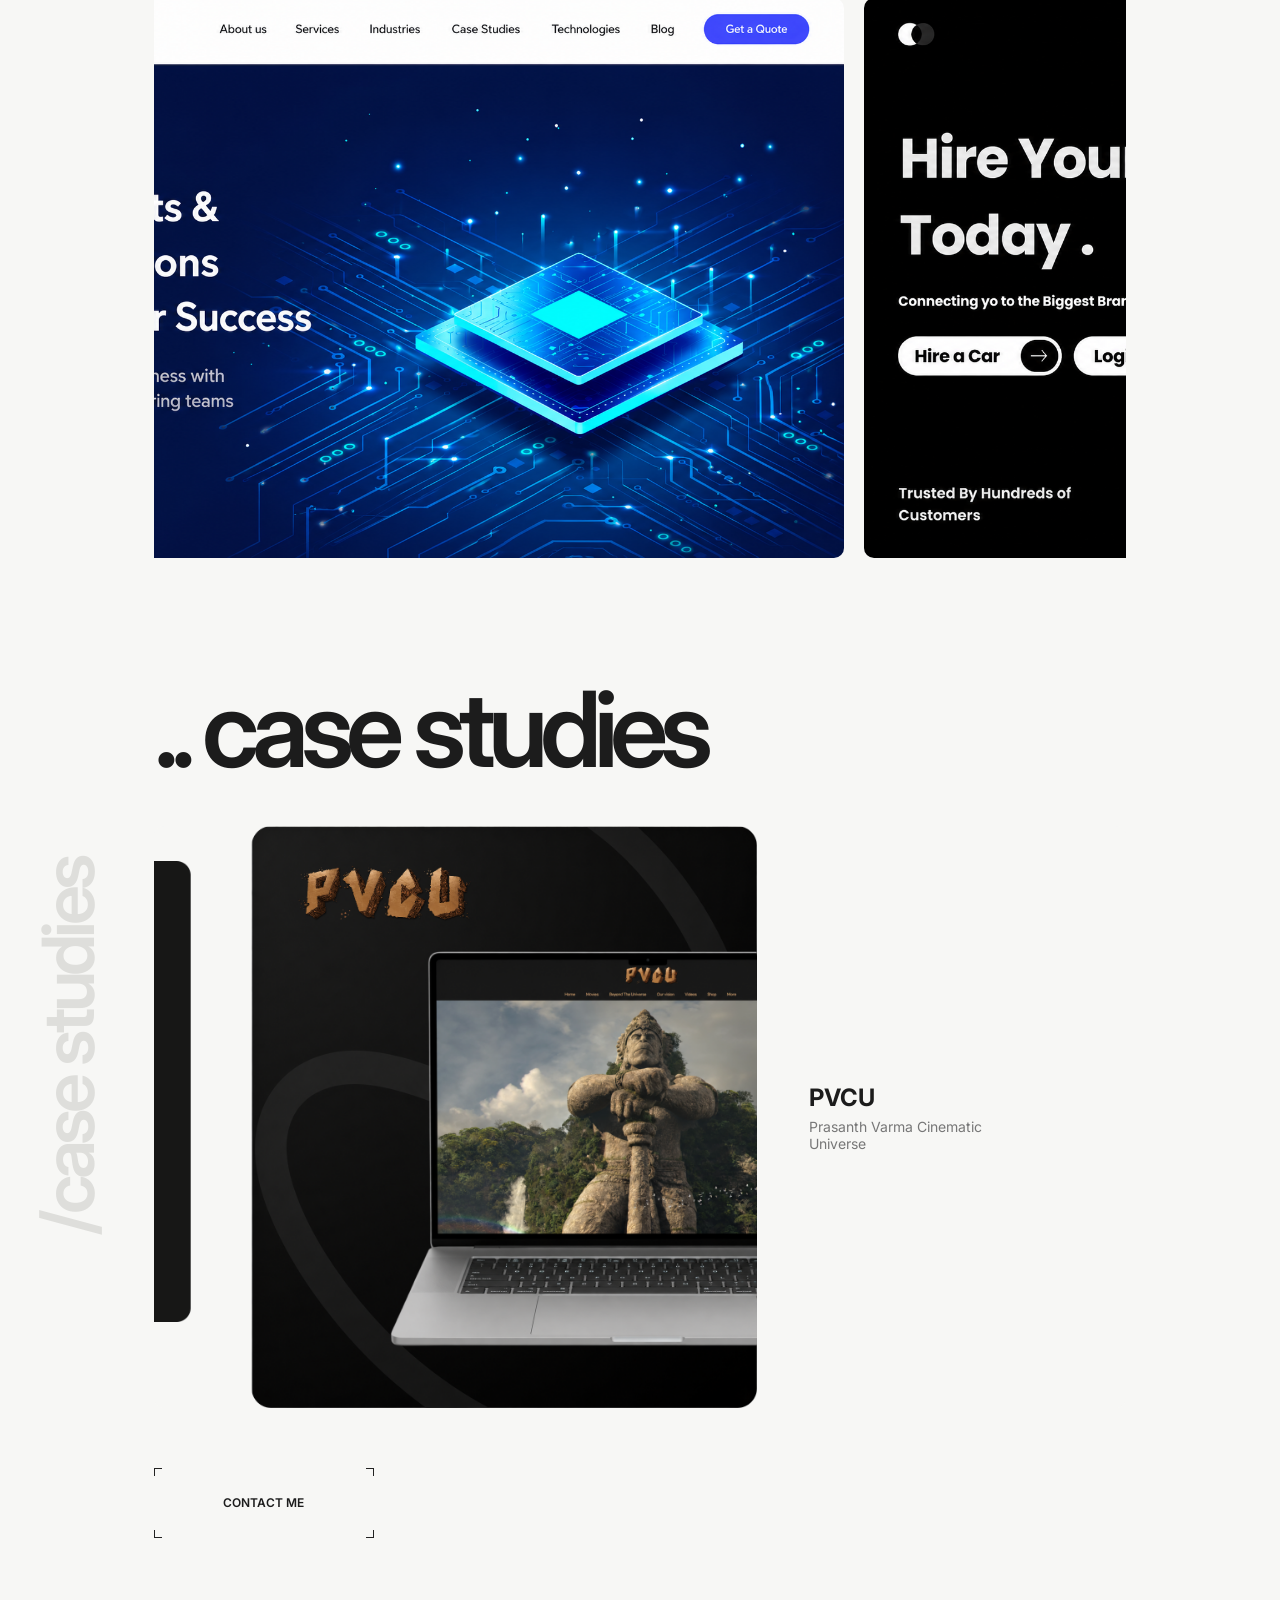
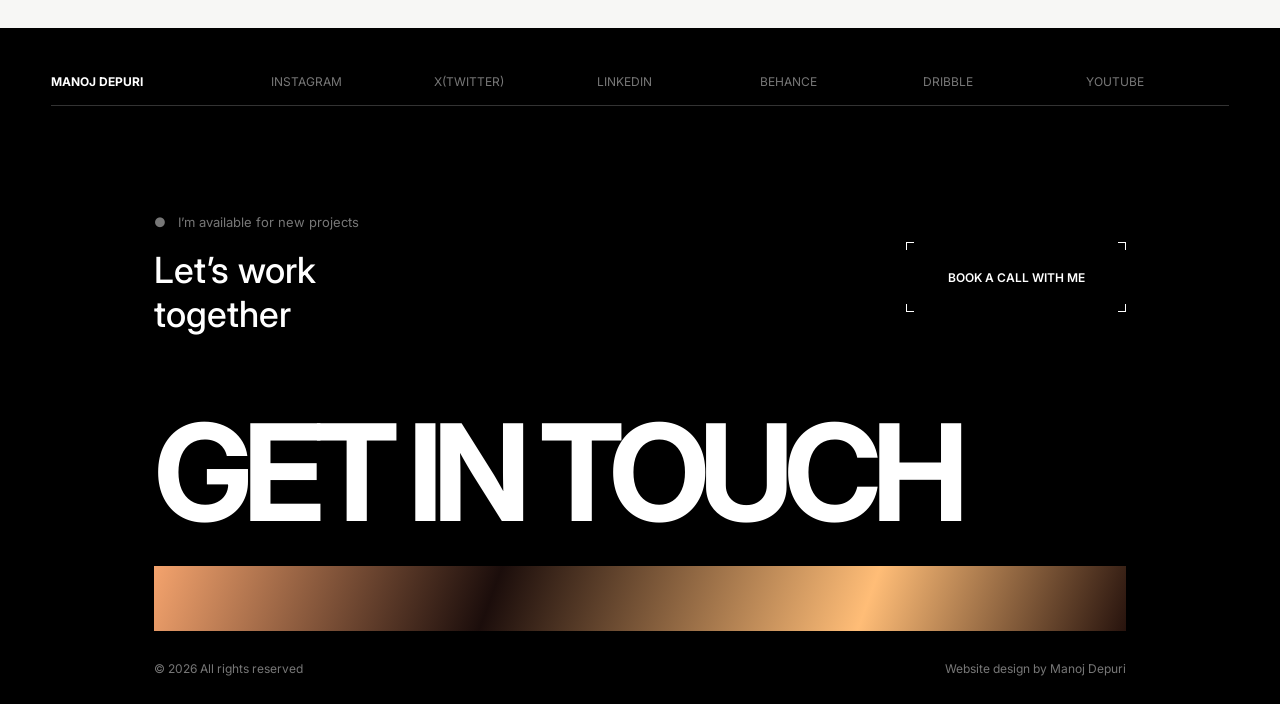
==== commit e40d57cf: "Update email address" ====
--- a/index.html
+++ b/index.html
@@ -22,7 +22,7 @@
     </div>
     <nav class="hero-nav shell">
       <a href="#top" class="brand">MANOJ DEPURI</a>
-      <a href="mailto:depurimanoj019@gmail.com">DEPURIMANOJ019@GMAIL.COM</a>
+      <a href="mailto:manojdepuri1919@gmail.com">MANOJDEPURI1919@GMAIL.COM</a>
       <button class="menu-button" aria-label="Open menu"><span></span><span></span></button>
     </nav>
 
@@ -227,7 +227,7 @@
             </div>
           </a>
         </div>
-        <a class="corner-button" href="mailto:depurimanoj019@gmail.com">CONTACT ME</a>
+        <a class="corner-button" href="mailto:manojdepuri1919@gmail.com">CONTACT ME</a>
       </div>
     </section>
   </main>
@@ -235,7 +235,7 @@
   <footer class="footer">
     <div class="footer-links shell"><b>MANOJ DEPURI</b><a href="#">INSTAGRAM</a><a href="#">X(TWITTER)</a><a href="#">LINKEDIN</a><a href="#">BEHANCE</a><a href="#">DRIBBLE</a><a href="#">YOUTUBE</a></div>
     <div class="footer-inner content-shell">
-      <div class="footer-top"><div><p>● &nbsp; I’m available for new projects</p><h2>Let’s work<br>together</h2></div><a class="corner-button inverse" href="mailto:depurimanoj019@gmail.com">BOOK A CALL WITH ME</a></div>
+      <div class="footer-top"><div><p>● &nbsp; I’m available for new projects</p><h2>Let’s work<br>together</h2></div><a class="corner-button inverse" href="mailto:manojdepuri1919@gmail.com">BOOK A CALL WITH ME</a></div>
       <h3>GET IN TOUCH</h3>
       <div class="footer-image"></div>
       <div class="footer-bottom"><span>© 2026 All rights reserved</span><span>Website design by Manoj Depuri</span></div>
